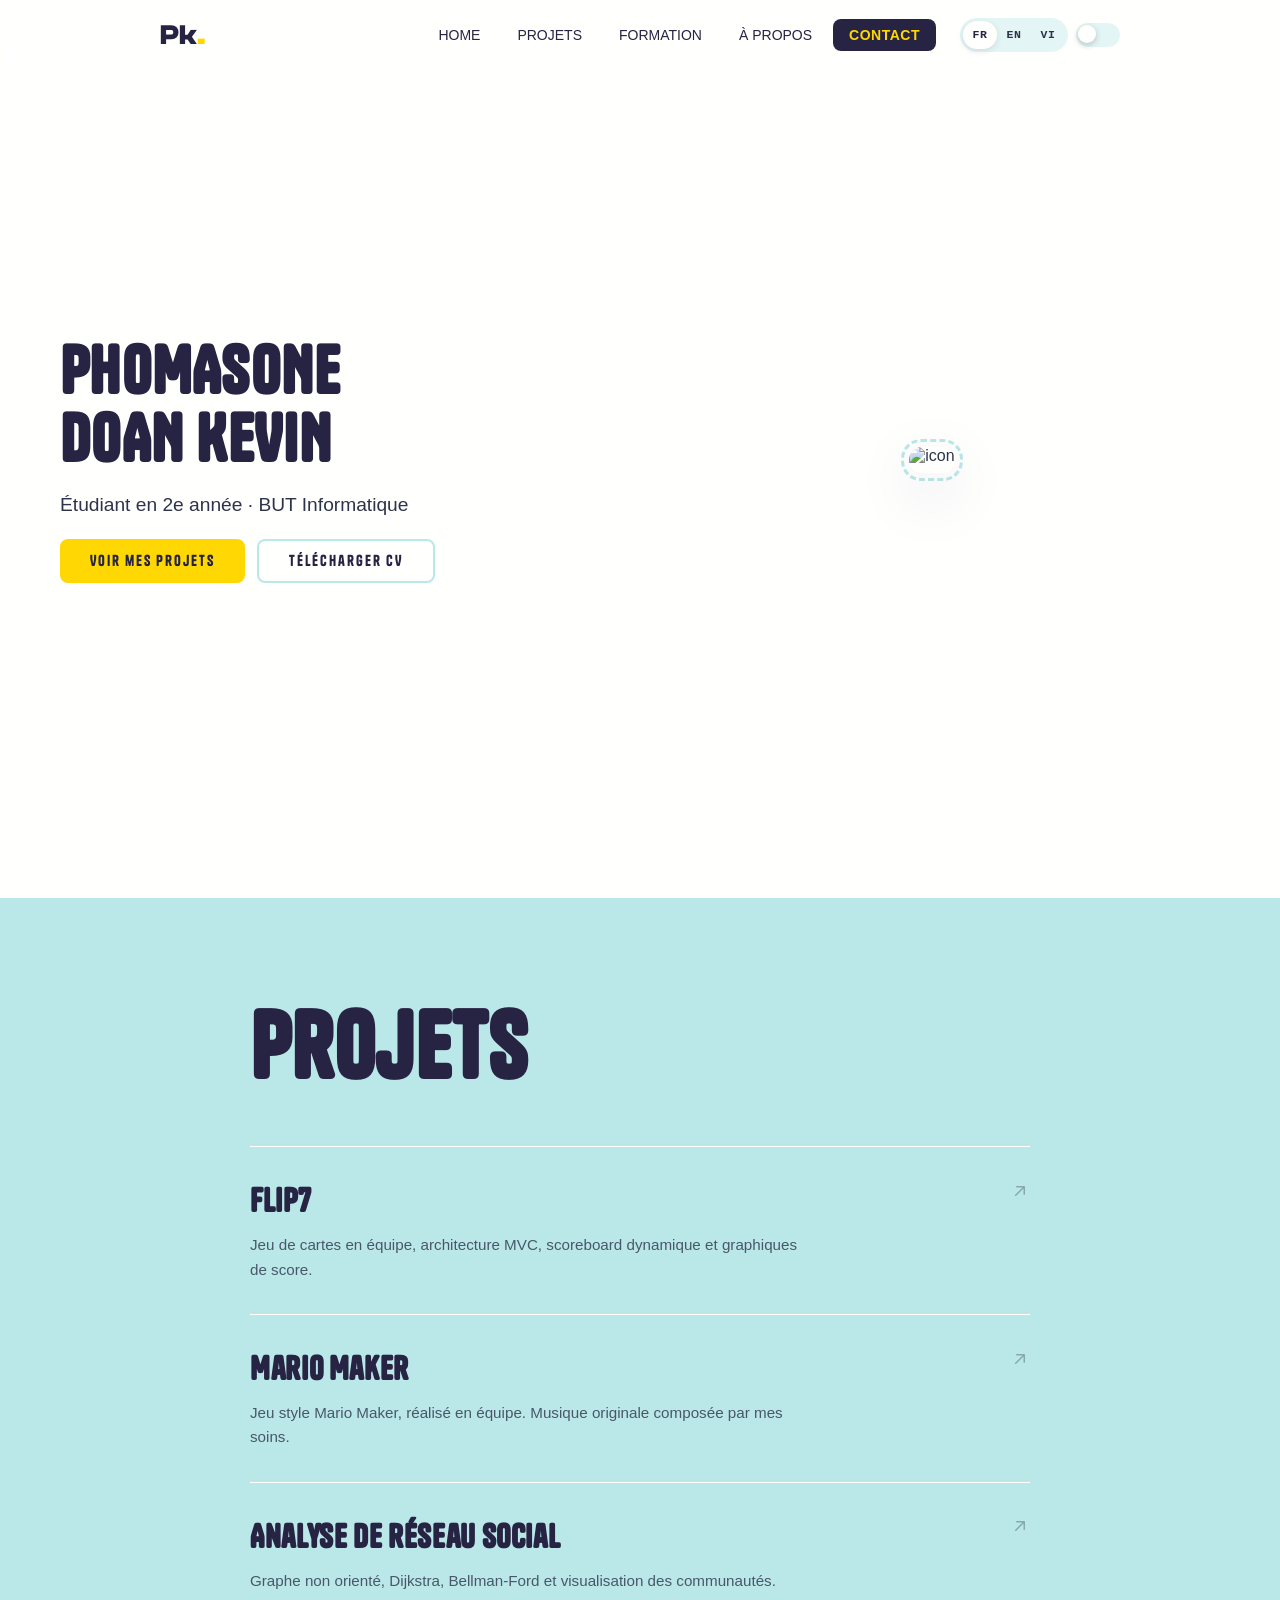
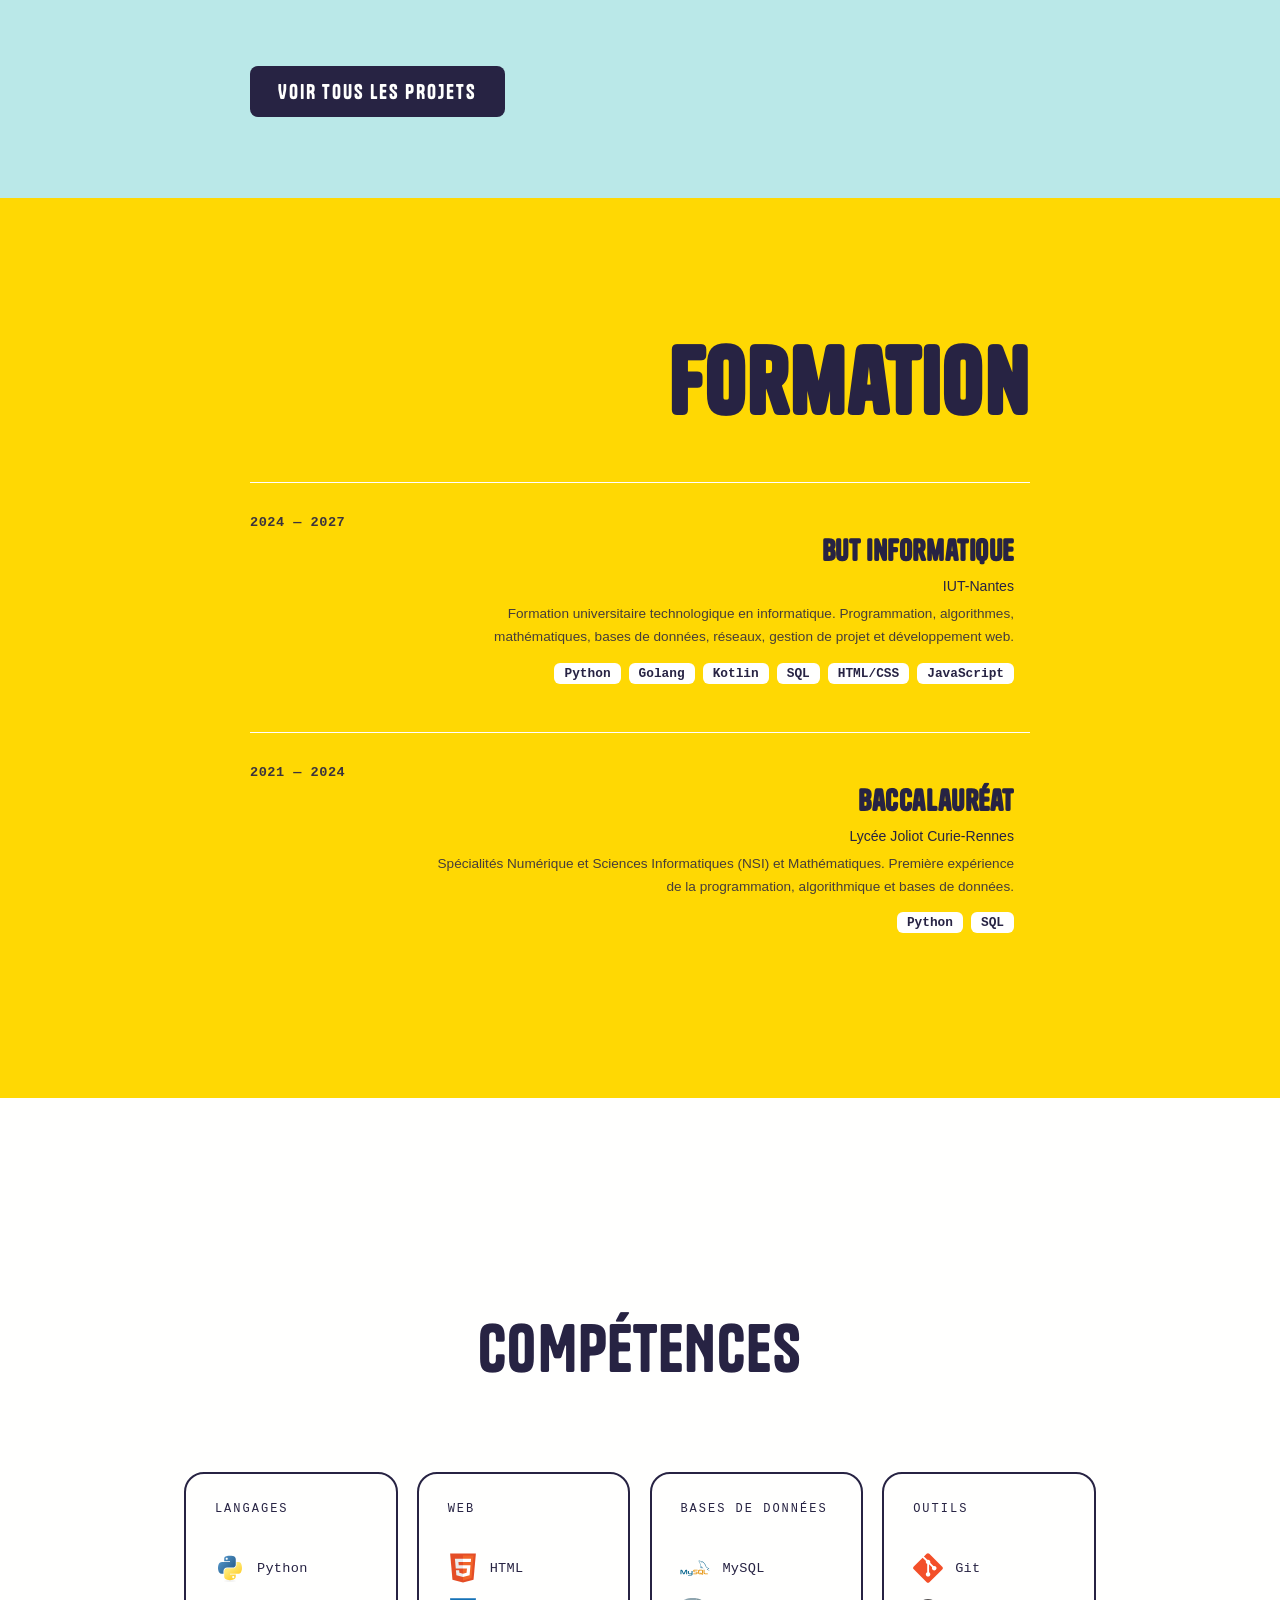
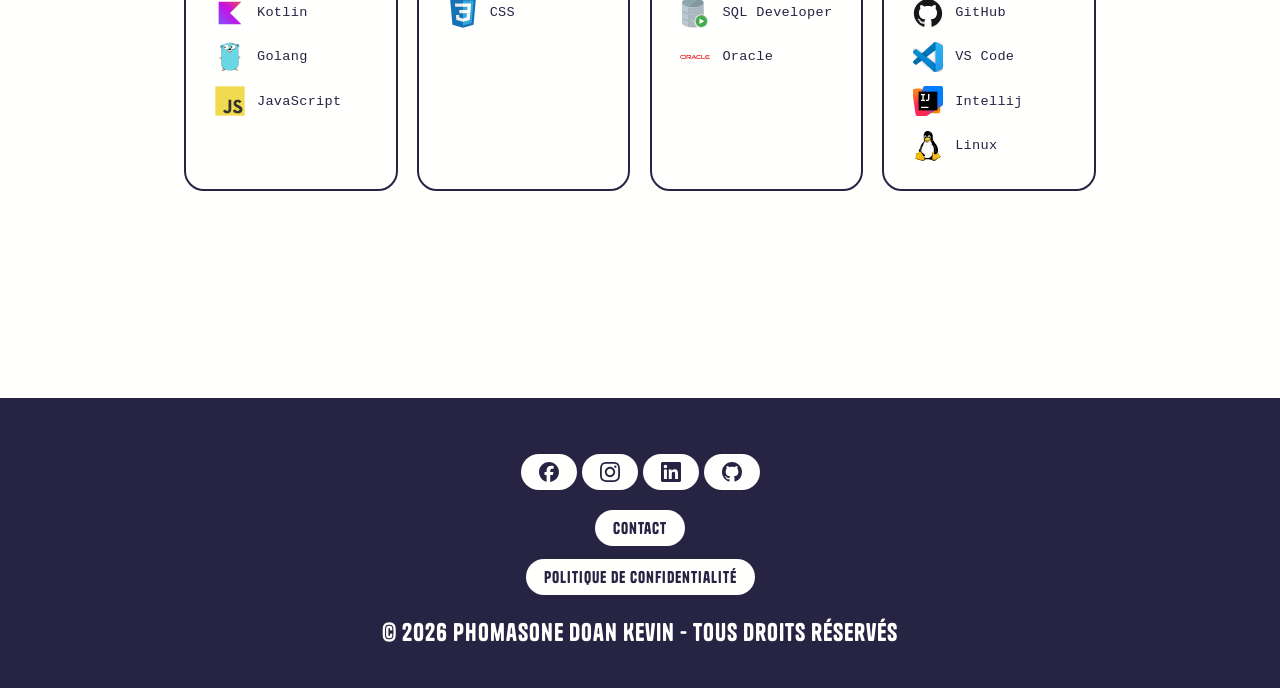
==== index.html @ ef608c1a "fixe" ====
<!DOCTYPE html>
<html lang="fr">
<head>
    <meta charset="UTF-8">
    <script src="js/toggle-init.js"></script>
    <link rel="preload" href="assets/font/ClashDisplay/fonts/ClashDisplay-Bold.woff2" as="font" type="font/woff2" crossorigin>
    <link rel="preload" href="assets/font/Tanker/fonts/Tanker-Regular.woff2" as="font" type="font/woff2" crossorigin>
    <meta name="viewport" content="width=device-width, initial-scale=1.0">
    <title>Kevin Phomasone</title>
    <script defer src="https://cloud.umami.is/script.js" data-website-id="d459ac0b-8b26-449f-b033-b736650e3a74"></script>
    <meta name="description" content="Portfolio de Kevin Phomasone, étudiant en BUT Informatique à l'IUT de Nantes. Découvrez mes compétences et projets en développement web et logiciel.">
    <link rel="stylesheet" href="assets/font/ClashDisplay/css/clash-display.css">
    <link rel="stylesheet" href="assets/font/Tanker/css/tanker.css">
    <link href="index.css" rel="stylesheet">
    <script src="js/dictionnary.js" defer></script>
    <script src="js/translation.js" defer></script>
    <script src="js/toggle-theme.js" defer></script>
    <script src="js/mobile-menu.js" defer></script>
</head>
<body>
    
    <div id="progress"></div>
    <header>
        <!-- Navbar -->
        <nav class="navbar">
            <div class="nav-left">
                <a href="/" class="logo">Pk<span>.</span></a>
            </div>
            <div class="right-wrap">

                <div class="nav-right">
                    <a href="/">Home</a>
                    <a data-i18n="project" href="#projets">Projets</a>
                    <a data-i18n="education" href="#formation">Formation</a>
                    <a data-i18n="about" href="aboutme.html">À propos</a>
                    <a data-i18n="contact" href="aboutme.html#contact" class="btn-contact">Contact</a>

                </div>
                <div class="utility-wrap">
                    <div class="langWrap">
                        <input type="radio" name="lang" value="fr" id="lang-fr" checked>
                        <label for="lang-fr">FR</label>

                        <input type="radio" name="lang" value="en" id="lang-en">
                        <label for="lang-en">EN</label>

                        <input type="radio" name="lang" value="vi" id="lang-vi">
                        <label for="lang-vi">VI</label>

                        <span></span>
                    </div>
                    <label class="theme-toggle" for="theme-toggle-input" aria-label="Changer le thème">
                        <input type="checkbox" id="theme-toggle-input">
                        <span class="theme-toggle-track">
                            <span class="theme-toggle-thumb"></span>
                        </span>
                    </label>
                </div>
            </div>

            <button class="hamburger" id="hamburgerBtn" aria-label="Ouvrir le menu de navigation">
                <span></span>
                <span></span>
                <span></span>
            </button>
        </nav>

        <!-- Menu Mobile-->
        <div class="mobile-menu" id="mobileMenu">
            <a href="/">Home</a>
            <a data-i18n="project" href="#projets">Projets</a>
            <a data-i18n="education" href="#formation">Formation</a>
            <a data-i18n="about" href="aboutme.html">À propos</a>
            <a data-i18n="contact" href="aboutme.html#contact" class="btn-contact-mob">Contact</a>
        </div>
            
    </header>
    <main>
        <div class="container" id="container"></div>
        <section class=" home" id="home">
   
            <div class="name-introduction">
                <h1 data-i18n-html="heroTitle" class="name">
                    PHOMASONE<br>
                    <span class="accent">DOAN KEVIN</span>
                </h1>
                <p data-i18n="subtitle" class="subtitle">Étudiant en 2e année · BUT Informatique</p>
                <div class="hero-cta">
                    <a data-i18n="view_project" href="#projets" class="cta-primary">Voir mes projets</a>
                    <a data-i18n="cv_download" data-i18n-file="cv" href="assets/cv-fr.pdf" class="cta-secondary">Télécharger CV</a>
                </div>
            </div>

            <div class="img">
                <div class="image-wrapper">
                    <img src="assets/icon.webp" alt="icon" fetchpriority="high" class="icon-light" width="595" height="335">
                    <img src="assets/icon-dark.webp" alt="icon" class="icon-dark" width="595" height="335">
                </div>
            </div>
            
        </section>

        <section class=" projets" id="projets">
            <div class="projets-teaser">
                <div class="teaser-header projet">
                    <div>
                        <h2 data-i18n="project" class="teaser-title-main">PROJETS</h2>
                    </div>
                </div>

                <div class="teaser-list">

                    <a href="Projets/flip7/flip7.html" class="teaser-item">
                        <div class="teaser-item-top">
                            <h3 class="teaser-item-title">Flip7</h3>
                        </div>
                        <p data-i18n="teaser-item-descFLIP7" class="teaser-item-desc">Jeu de cartes en équipe, architecture MVC, scoreboard dynamique et graphiques de score.</p>
                        <svg class="teaser-item-icon" xmlns="http://www.w3.org/2000/svg" viewBox="0 0 20 20" fill="currentColor">
                            <path fill-rule="evenodd" d="M5.22 14.78a.75.75 0 0 0 1.06 0l7.22-7.22v5.69a.75.75 0 0 0 1.5 0v-7.5a.75.75 0 0 0-.75-.75h-7.5a.75.75 0 0 0 0 1.5h5.69l-7.22 7.22a.75.75 0 0 0 0 1.06Z" clip-rule="evenodd" />
                        </svg>


                    </a>

                    <a href="Projets/mario/mario.html" class="teaser-item">
                        <div class="teaser-item-top">
                            <h3 class="teaser-item-title">Mario Maker</h3>
                        </div>
                        <p data-i18n="teaser-item-descMARIO" class="teaser-item-desc">Jeu style Mario Maker, réalisé en équipe. Musique originale composée par mes soins.</p>
                        <svg class="teaser-item-icon" xmlns="http://www.w3.org/2000/svg" viewBox="0 0 20 20" fill="currentColor">
                            <path fill-rule="evenodd" d="M5.22 14.78a.75.75 0 0 0 1.06 0l7.22-7.22v5.69a.75.75 0 0 0 1.5 0v-7.5a.75.75 0 0 0-.75-.75h-7.5a.75.75 0 0 0 0 1.5h5.69l-7.22 7.22a.75.75 0 0 0 0 1.06Z" clip-rule="evenodd" />
                        </svg>
                    </a>

                    <a href="Projets/analyse/analyse.html" class="teaser-item">
                        <div class="teaser-item-top">
                            <h3 data-i18n="teaser-item-titleRESEAU" class="teaser-item-title">Analyse de réseau social</h3>
                        </div>
                        <p data-i18n="teaser-item-descRESEAU" class="teaser-item-desc">Graphe non orienté, Dijkstra, Bellman-Ford et visualisation des communautés.</p>
                        <svg class="teaser-item-icon" xmlns="http://www.w3.org/2000/svg" viewBox="0 0 20 20" fill="currentColor">
                            <path fill-rule="evenodd" d="M5.22 14.78a.75.75 0 0 0 1.06 0l7.22-7.22v5.69a.75.75 0 0 0 1.5 0v-7.5a.75.75 0 0 0-.75-.75h-7.5a.75.75 0 0 0 0 1.5h5.69l-7.22 7.22a.75.75 0 0 0 0 1.06Z" clip-rule="evenodd" />
                        </svg>
                    </a>

                </div>

                <a data-i18n="teaser-view-all-btn" href="Projets\projet.html" class="teaser-view-all-btn">Voir tous les projets</a>
            </div>
        </section>
        
        <section class=" formation " id="formation">
            <div class="projets-teaser">
                <div class="teaser-header-formation">
                    <div>
                        <h2 data-i18n="education" class="teaser-title-main">FORMATION</h2>
                    </div>
                </div>

                <div class="teaser-list">

                    <div class="formation-item">
                        <span class="formation-item-date">2024 — 2027</span>
                        <div class="formation-item-content">
                            <h3 data-i18n="formation-item-titleBUT" class="formation-item-title">BUT Informatique</h3>
                            <p class="formation-item-place">IUT-Nantes</p>
                            <p data-i18n="formation-item-descBUT" class="formation-item-desc">Formation universitaire technologique en informatique. Programmation, algorithmes, mathématiques, bases de données, réseaux, gestion de projet et développement web.</p>
                            <div class="formation-item-tags">
                                <span class="tag">Python</span>
                                <span class="tag">Golang</span>
                                <span class="tag">Kotlin</span>
                                <span class="tag">SQL</span>
                                <span class="tag">HTML/CSS</span>
                                <span class="tag">JavaScript</span>
                            </div>
                        </div>
                    </div>

                    <div class="formation-item">
                        <span class="formation-item-date">2021 — 2024</span>
                        <div class="formation-item-content">
                            <h3 data-i18n="formation-item-titleBAC" class="formation-item-title">Baccalauréat</h3>
                            <p data-i18n="formation-item-place" class="formation-item-place">Lycée Joliot Curie-Rennes</p>
                            <p data-i18n="formation-item-descBAC" class="formation-item-desc">Spécialités Numérique et Sciences Informatiques (NSI) et Mathématiques. Première expérience de la programmation, algorithmique et bases de données.</p>
                            <div class="formation-item-tags">
                                <span class="tag">Python</span>
                                <span class="tag">SQL</span>
                            </div>
                        </div>
                    </div>

                </div>
            </div>
        </section>
        
        <section class="xp-section">
            <p data-i18n="xp-section-title" class="xp-section-title">Compétences</p>
            <div class="xp-skills-grid">

                <div class="xp-skill-card">
                    <p data-i18n="xp-skill-card-titleL" class="xp-skill-card-title">Langages</p>
                    <div class="xp-skill-list">
                        <div class="xp-skill-item">
                            <svg class="iconSvg" xmlns="http://www.w3.org/2000/svg" viewBox="0 0 128 128"><linearGradient id="python-original-a" gradientUnits="userSpaceOnUse" x1="70.252" y1="1237.476" x2="170.659" y2="1151.089" gradientTransform="matrix(.563 0 0 -.568 -29.215 707.817)"><stop offset="0" stop-color="#5A9FD4"/><stop offset="1" stop-color="#306998"/></linearGradient><linearGradient id="python-original-b" gradientUnits="userSpaceOnUse" x1="209.474" y1="1098.811" x2="173.62" y2="1149.537" gradientTransform="matrix(.563 0 0 -.568 -29.215 707.817)"><stop offset="0" stop-color="#FFD43B"/><stop offset="1" stop-color="#FFE873"/></linearGradient><path fill="url(#python-original-a)" d="M63.391 1.988c-4.222.02-8.252.379-11.8 1.007-10.45 1.846-12.346 5.71-12.346 12.837v9.411h24.693v3.137H29.977c-7.176 0-13.46 4.313-15.426 12.521-2.268 9.405-2.368 15.275 0 25.096 1.755 7.311 5.947 12.519 13.124 12.519h8.491V67.234c0-8.151 7.051-15.34 15.426-15.34h24.665c6.866 0 12.346-5.654 12.346-12.548V15.833c0-6.693-5.646-11.72-12.346-12.837-4.244-.706-8.645-1.027-12.866-1.008zM50.037 9.557c2.55 0 4.634 2.117 4.634 4.721 0 2.593-2.083 4.69-4.634 4.69-2.56 0-4.633-2.097-4.633-4.69-.001-2.604 2.073-4.721 4.633-4.721z" transform="translate(0 10.26)"/><path fill="url(#python-original-b)" d="M91.682 28.38v10.966c0 8.5-7.208 15.655-15.426 15.655H51.591c-6.756 0-12.346 5.783-12.346 12.549v23.515c0 6.691 5.818 10.628 12.346 12.547 7.816 2.297 15.312 2.713 24.665 0 6.216-1.801 12.346-5.423 12.346-12.547v-9.412H63.938v-3.138h37.012c7.176 0 9.852-5.005 12.348-12.519 2.578-7.735 2.467-15.174 0-25.096-1.774-7.145-5.161-12.521-12.348-12.521h-9.268zM77.809 87.927c2.561 0 4.634 2.097 4.634 4.692 0 2.602-2.074 4.719-4.634 4.719-2.55 0-4.633-2.117-4.633-4.719 0-2.595 2.083-4.692 4.633-4.692z" transform="translate(0 10.26)"/><radialGradient id="python-original-c" cx="1825.678" cy="444.45" r="26.743" gradientTransform="matrix(0 -.24 -1.055 0 532.979 557.576)" gradientUnits="userSpaceOnUse"><stop offset="0" stop-color="#B8B8B8" stop-opacity=".498"/><stop offset="1" stop-color="#7F7F7F" stop-opacity="0"/></radialGradient><path opacity=".444" fill="url(#python-original-c)" d="M97.309 119.597c0 3.543-14.816 6.416-33.091 6.416-18.276 0-33.092-2.873-33.092-6.416 0-3.544 14.815-6.417 33.092-6.417 18.275 0 33.091 2.872 33.091 6.417z"/></svg>
                            <span>Python</span>
                        </div>
                        <div class="xp-skill-item">
                            <svg class="iconSvg" xmlns="http://www.w3.org/2000/svg" viewBox="0 0 128 128">
                                <defs>
                                    <linearGradient id="a" x1="500.003" x2="-.097" y1="579.106" y2="1079.206" gradientTransform="translate(15.534 -96.774) scale(.1939)" gradientUnits="userSpaceOnUse">
                                    <stop offset=".003" stop-color="#e44857"/>
                                    <stop offset=".469" stop-color="#c711e1"/>
                                    <stop offset="1" stop-color="#7f52ff"/>
                                    </linearGradient>
                                </defs>
                                <path fill="url(#a)" d="M112.484 112.484H15.516V15.516h96.968L64 64Zm0 0"/>
                            </svg>

                            <span>Kotlin</span>
                        </div>
                        <div class="xp-skill-item">
                            <svg class="iconSvg" xmlns="http://www.w3.org/2000/svg" xmlns:xlink="http://www.w3.org/1999/xlink" viewBox="0 0 128 128"><defs><path id="go-original-a" d="M18.8 1h90.5v126H18.8z"/></defs><clipPath id="go-original-b"><use xlink:href="#go-original-a" overflow="visible"/></clipPath><path fill-rule="evenodd" clip-rule="evenodd" fill="#F6D2A2" d="M21.1 68.7c.2 3.5 3.7 1.9 5.3.8 1.5-1.1 2-.2 2.1-2.3.1-1.4.2-2.7.2-4.1-2.3-.2-4.8.3-6.7 1.7-.9.7-2.8 3-.9 3.9" clip-path="url(#go-original-b)"/><path d="M23 71.2c-.7 0-2-.3-2.2-2.3-.6-.4-.8-.9-.8-1.2-.1-1.2 1.2-2.6 1.9-3.1 1.6-1.2 3.7-1.8 5.9-1.8h1.3v.3c.1 1.1 0 2.2-.1 3.2 0 .3 0 .6-.1.9-.1 1.5-.4 1.7-1.1 2-.3.1-.6.2-1.1.6-.5.3-2.2 1.4-3.7 1.4zm4.8-7.8c-2.1 0-4 .6-5.5 1.7-.7.5-1.7 1.7-1.6 2.5 0 .3.2.6.6.8l.2.1v.2c.1 1.6.9 1.8 1.5 1.8 1 0 2.4-.7 3.3-1.3.6-.4 1-.5 1.3-.6.5-.2.6-.2.7-1.4 0-.3 0-.6.1-.9.1-.9.1-1.9.1-2.8-.3-.1-.5-.1-.7-.1z" clip-path="url(#go-original-b)"/><path fill-rule="evenodd" clip-rule="evenodd" fill="#C6B198" d="M21.1 68.7c.5-.2 1.1-.3 1.4-.8" clip-path="url(#go-original-b)"/><path d="M21.1 69c-.1 0-.3-.1-.3-.2-.1-.2 0-.4.2-.4.1 0 .2-.1.2-.1.4-.2.8-.3 1-.6.1-.1.3-.2.5-.1.1.1.2.3.1.5-.4.5-.9.7-1.3.8l-.2.1h-.2z" clip-path="url(#go-original-b)"/><path fill-rule="evenodd" clip-rule="evenodd" fill="#6AD7E5" d="M29.3 26.4c-13.6-3.8-3.5-21.1 7.4-14l-7.4 14z" clip-path="url(#go-original-b)"/><path d="M29.5 26.8l-.3-.1c-7-2-6.9-7-6.7-8.5.5-3.8 4.1-7.8 8.9-7.8 1.9 0 3.7.6 5.5 1.8l.3.2-7.7 14.4zm1.9-15.7c-4.5 0-7.8 3.7-8.3 7.2-.5 3.6 1.7 6.4 6 7.7l7.1-13.5c-1.5-.9-3.1-1.4-4.8-1.4z" clip-path="url(#go-original-b)"/><path fill-rule="evenodd" clip-rule="evenodd" fill="#6AD7E5" d="M89.6 11.1c10.7-7.5 20.5 9.5 8 13.8l-8-13.8z" clip-path="url(#go-original-b)"/><path d="M97.5 25.3L89.2 11l.3-.2c1.9-1.3 3.8-2 5.7-2 4.6 0 7.9 3.8 8.6 7.5.3 1.5.6 6.6-6 8.8l-.3.2zm-7.4-14l7.7 13.3c3.9-1.4 5.9-4.4 5.3-8-.6-3.4-3.7-6.9-7.9-6.9-1.7-.1-3.4.4-5.1 1.6z" clip-path="url(#go-original-b)"/><path fill-rule="evenodd" clip-rule="evenodd" fill="#F6D2A2" d="M92 112.3c2.7 1.7 7.7 6.8 3.6 9.3-3.9 3.6-6.1-4-9.6-5 1.5-2 3.4-3.9 6-4.3" clip-path="url(#go-original-b)"/><path d="M93.5 122.9c-1.6 0-3-1.6-4.2-3.1-1.1-1.2-2.2-2.5-3.4-2.9l-.5-.1.3-.4c1.2-1.7 3.2-3.9 6.2-4.4h.1l.1.1c1.7 1.1 5.4 4.2 5.3 7.1 0 1.1-.6 2-1.7 2.7-.7.7-1.4 1-2.2 1zm-7-6.5c1.2.5 2.2 1.8 3.2 2.9 1.2 1.5 2.4 2.8 3.7 2.8.6 0 1.2-.3 1.8-.9h.1c.9-.6 1.4-1.3 1.4-2.2 0-2.3-2.9-5.2-4.9-6.5-1.8.5-3.6 1.7-5.3 3.9zm9.1 5.5c-.1 0-.2-.1-.3-.2-.2-.4-.4-.9-.5-1.3-.3-.8-.6-1.6-1.2-2.2-.1-.1-.1-.3 0-.5.1-.1.3-.1.5 0 .7.7 1.1 1.6 1.4 2.5l.5 1.2c.1.2 0 .4-.1.5h-.3z" clip-path="url(#go-original-b)"/><path fill-rule="evenodd" clip-rule="evenodd" fill="#F6D2A2" d="M43.2 118.1c-3.2.5-5 3.4-7.7 4.9-2.5 1.5-3.5-.5-3.7-.9-.4-.2-.4.2-1-.4-2.3-3.7 2.4-6.4 4.9-8.2 3.5-.8 5.7 2.2 7.5 4.6" clip-path="url(#go-original-b)"/><path d="M33.8 123.8c-1.3 0-2-1.1-2.2-1.5h-.1c-.3 0-.5-.1-.9-.5v-.1c-2.2-3.5 1.6-6.2 4.1-8l.9-.6h.2c.4-.1.7-.1 1.1-.1 3 0 4.9 2.6 6.5 4.7l.5.7-.6.1c-1.9.3-3.3 1.5-4.7 2.7-.9.8-1.8 1.5-2.8 2.1-.8.3-1.4.5-2 .5zm-2.2-2.1c.1 0 .2 0 .4.1h.1l.1.1c.2.3.7 1.2 1.7 1.2.5 0 1-.2 1.5-.5 1-.5 1.9-1.3 2.7-2 1.3-1.1 2.7-2.3 4.5-2.8-1.5-2-3.3-4.2-5.8-4.2-.3 0-.6 0-.9.1l-.8.6c-2.6 1.8-5.8 4.1-3.9 7.1.1.2.2.3.4.3zm.2.7c-.2 0-.4-.2-.3-.4.1-1 .6-1.7 1.1-2.5.3-.4.5-.8.7-1.2.1-.2.3-.2.4-.2.2.1.2.3.2.4-.2.5-.5.9-.8 1.3-.5.7-.9 1.3-1 2.1 0 .4-.1.5-.3.5z" clip-path="url(#go-original-b)"/><path fill-rule="evenodd" clip-rule="evenodd" d="M29.9 21.7c-1.8-.9-3.1-2.2-2-4.3 1-1.9 2.9-1.7 4.7-.8l-2.7 5.1zm64.9-1.8c1.8-.9 3.1-2.2 2-4.3-1-1.9-2.9-1.7-4.7-.8l2.7 5.1z" clip-path="url(#go-original-b)"/><path fill-rule="evenodd" clip-rule="evenodd" fill="#F6D2A2" d="M107.1 68.2c-.2 3.5-3.7 1.9-5.3.8-1.5-1.1-2-.2-2.1-2.3-.1-1.4-.2-2.7-.2-4.1 2.3-.2 4.8.3 6.7 1.7 1 .8 2.8 3 .9 3.9" clip-path="url(#go-original-b)"/><path d="M105.3 70.7c-1.5 0-3.2-1.1-3.7-1.4-.5-.3-.8-.5-1.1-.6-.8-.3-1-.5-1.1-2 0-.3 0-.6-.1-.9-.1-1-.2-2.1-.1-3.2v-.3h1.3c2.2 0 4.3.6 5.9 1.8.7.5 2 1.9 1.9 3.1 0 .4-.2.9-.8 1.2-.2 2-1.5 2.3-2.2 2.3zM99.8 63c0 .9 0 1.9.1 2.8 0 .3 0 .6.1.9.1 1.2.2 1.2.7 1.4.3.1.7.3 1.3.6.9.6 2.3 1.3 3.3 1.3.6 0 1.4-.2 1.5-1.8V68l.2-.1c.4-.2.6-.4.6-.8.1-.8-.9-2-1.6-2.5-1.5-1.1-3.5-1.7-5.5-1.7-.2.1-.4.1-.7.1z" clip-path="url(#go-original-b)"/><path fill-rule="evenodd" clip-rule="evenodd" fill="#C6B198" d="M107.1 68.2c-.5-.2-1.1-.3-1.4-.8" clip-path="url(#go-original-b)"/><path d="M107.1 68.6h-.1l-.2-.1c-.5-.2-1-.3-1.3-.8-.1-.1-.1-.4.1-.5.1-.1.4-.1.5.1.2.3.6.4 1 .6.1 0 .2.1.2.1.2.1.3.3.2.4-.1.1-.3.2-.4.2z" clip-path="url(#go-original-b)"/><path fill-rule="evenodd" clip-rule="evenodd" fill="#6AD7E5" d="M62.8 4c13.6 0 26.3 1.9 33 15 6 14.6 3.8 30.4 4.8 45.9.8 13.3 2.5 28.6-3.6 40.9-6.5 12.9-22.7 16.2-36 15.7-10.5-.4-23.1-3.8-29.1-13.4-6.9-11.2-3.7-27.9-3.2-40.4.6-14.8-4-29.7.9-44.1C34.5 8.5 48.1 5.1 62.8 4" clip-path="url(#go-original-b)"/><path d="M63.3 121.9h-2.5c-4.1-.1-10.3-.8-16.4-3.3-5.9-2.4-10.2-5.8-13-10.3-5.6-9.1-4.6-21.6-3.7-32.7.2-2.8.4-5.4.5-7.9.2-5.2-.2-10.6-.7-15.7-.8-9.4-1.6-19.1 1.5-28.5 2.4-7 6.7-12 13.2-15.2 5.1-2.5 11.4-3.9 20.4-4.6C76 3.6 89.3 5.5 96 18.8c4.4 10.7 4.4 22.2 4.5 33.3 0 4.2 0 8.5.3 12.7.1 1.3.2 2.6.2 3.9.8 12.2 1.7 26-3.9 37.2-2.8 5.7-7.7 9.9-14.4 12.6-5.4 2.2-12.2 3.4-19.4 3.4zM62.8 4.3c-14.1 1.1-27.9 4.2-33 19.4-3.1 9.3-2.3 18.9-1.5 28.2.4 5.2.9 10.5.7 15.8-.1 2.5-.3 5.1-.5 7.9-.9 11-1.9 23.4 3.6 32.3 2.3 3.7 9.7 12.5 28.8 13.2h2.5c22.1 0 30.3-9.8 33.3-15.6 5.5-11 4.6-24.8 3.9-36.9-.1-1.3-.2-2.6-.2-3.9-.2-4.2-.3-8.5-.3-12.7-.1-11-.1-22.5-4.4-33.1C92.7 13 88.2 9 82 6.7c-6.4-2.1-13.6-2.4-19.2-2.4z" clip-path="url(#go-original-b)"/><path fill-rule="evenodd" clip-rule="evenodd" fill="#fff" d="M65.2 22.2c2.4 14.2 25.6 10.4 22.3-3.9-3-12.8-23.1-9.2-22.3 3.9" clip-path="url(#go-original-b)"/><path d="M76.2 31.5c-4.5 0-10.2-2.4-11.4-9.2-.2-3.2.8-6.1 2.9-8.3 2.3-2.5 5.8-3.9 9.4-3.9 4.2 0 9.2 2.2 10.6 8.3.8 3.4.2 6.4-1.7 8.8-2.1 2.6-5.8 4.3-9.8 4.3zm-10.7-9.3c.5 2.8 1.8 5 3.9 6.6 1.8 1.4 4.3 2.1 6.8 2.1 3.7 0 7.3-1.6 9.3-4.1 1.8-2.2 2.3-5.1 1.6-8.3-1.3-5.7-6-7.7-10-7.7-3.4 0-6.7 1.4-8.9 3.7-1.9 2-2.9 4.7-2.7 7.7z" clip-path="url(#go-original-b)"/><path fill-rule="evenodd" clip-rule="evenodd" fill="#fff" d="M37.5 24.5c3.2 12.3 22.9 9.2 22.2-3.2-.9-14.8-25.3-12-22.2 3.2" clip-path="url(#go-original-b)"/><path d="M48 32.7c-4.3 0-9.3-2.1-10.9-8.1-.7-3.5 0-6.7 2-9.1 2.2-2.7 5.8-4.3 9.7-4.3 5.2 0 10.7 3.1 11.1 10.1.2 2.9-.7 5.5-2.7 7.6-2.1 2.3-5.6 3.8-9.2 3.8zm.8-20.8c-3.7 0-7.1 1.5-9.2 4-1.9 2.3-2.5 5.2-1.8 8.5C39.2 30 44 32 48 32c3.4 0 6.7-1.3 8.8-3.6 1.8-1.9 2.7-4.4 2.5-7.1-.2-4.3-3.1-9.4-10.5-9.4z" clip-path="url(#go-original-b)"/><path fill-rule="evenodd" clip-rule="evenodd" fill="#fff" d="M68 39.2c0 1.8.4 3.9.1 5.9-.5.9-1.4 1-2.2 1.3-1.1-.2-2-.9-2.5-1.9-.3-2.2.1-4.4.2-6.6l4.4 1.3z" clip-path="url(#go-original-b)"/><path d="M65.9 46.8c-1.3-.2-2.3-1-2.8-2.1-.2-1.6-.1-3.1 0-4.6.1-.7.1-1.4.1-2.1v-.4l5.1 1.6v.2c0 .6.1 1.2.1 1.9.1 1.3.2 2.7 0 4v.1c-.4.8-1.1 1-1.8 1.3-.2-.1-.4 0-.7.1zm-2.2-2.4c.4.9 1.2 1.5 2.1 1.7.2-.1.4-.1.5-.2.6-.2 1.1-.4 1.4-.9.2-1.2.1-2.5 0-3.8 0-.6-.1-1.2-.1-1.7l-3.8-1.2c0 .6-.1 1.2-.1 1.7-.1 1.6-.2 3 0 4.4z" clip-path="url(#go-original-b)"/><path fill-rule="evenodd" clip-rule="evenodd" d="M46.3 22.5c0 2-1.5 3.6-3.3 3.6-1.8 0-3.3-1.6-3.3-3.6s1.5-3.6 3.3-3.6c1.8 0 3.3 1.6 3.3 3.6" clip-path="url(#go-original-b)"/><path fill-rule="evenodd" clip-rule="evenodd" fill="#fff" d="M45.2 23.3c0 .5-.4.9-.8.9s-.8-.4-.8-.9.4-.9.8-.9c.5 0 .8.4.8.9" clip-path="url(#go-original-b)"/><path fill-rule="evenodd" clip-rule="evenodd" d="M74.2 21.6c0 2-1.5 3.6-3.3 3.6-1.8 0-3.3-1.6-3.3-3.6s1.5-3.6 3.3-3.6c1.8 0 3.3 1.6 3.3 3.6" clip-path="url(#go-original-b)"/><path fill-rule="evenodd" clip-rule="evenodd" fill="#fff" d="M73.2 22.4c0 .5-.3.9-.8.9-.4 0-.8-.4-.8-.9s.3-.9.8-.9c.4 0 .8.4.8.9M58.4 39c-1.5 3.5.8 10.6 4.8 5.4-.3-2.2.1-4.4.2-6.6l-5 1.2z" clip-path="url(#go-original-b)"/><path d="M60.5 46.6c-.7 0-1.4-.4-1.9-1.2-1.1-1.6-1.3-4.6-.5-6.5l.1-.2 5.5-1.4v.4l-.1 2.2c-.1 1.5-.2 2.9 0 4.4v.1l-.1.1c-1 1.4-2 2.1-3 2.1zm-1.8-7.3c-.6 1.7-.4 4.4.5 5.7.4.6.8.9 1.3.9.7 0 1.5-.6 2.3-1.6-.2-1.5-.1-3 .1-4.4l.1-1.7-4.3 1.1z" clip-path="url(#go-original-b)"/><path fill-rule="evenodd" clip-rule="evenodd" fill="#F6D2A2" d="M58.9 32.2c-2.7.2-4.9 3.5-3.5 6 1.9 3.4 6-.3 8.6 0 3 .1 5.4 3.2 7.8.6 2.7-2.9-1.2-5.7-4.1-7l-8.8.4z" clip-path="url(#go-original-b)"/><path fill="#231F20" d="M69.7 40.2c-.9 0-1.8-.4-2.7-.8-.9-.4-1.9-.8-3-.8h-.3c-.8 0-1.7.3-2.7.7-1.1.4-2.2.7-3.2.7-1.2 0-2.1-.5-2.7-1.6-.7-1.2-.6-2.6.1-3.9.8-1.5 2.2-2.4 3.7-2.6l8.9-.4h.1c2.2.9 4.7 2.6 5.2 4.6.2 1-.1 2-.9 2.9-.8.9-1.6 1.2-2.5 1.2zM64.1 38c1.1 0 2.2.5 3.2.9.9.4 1.7.7 2.5.7.7 0 1.3-.3 1.9-.9.7-.7.9-1.5.8-2.3-.4-1.7-2.8-3.3-4.7-4.1l-8.7.4c-1.3.1-2.5 1-3.2 2.2-.6 1.1-.6 2.3-.1 3.3.5.9 1.1 1.3 2.1 1.3.9 0 1.9-.4 2.9-.7 1.1-.4 2-.7 3-.7 0-.2.1-.2.3-.1z" clip-path="url(#go-original-b)"/><path fill-rule="evenodd" clip-rule="evenodd" d="M58.6 32.1c-.2-4.7 8.8-5.3 9.8-1.4 1.1 4-9.4 4.9-9.8 1.4" clip-path="url(#go-original-b)"/></svg>

                            <span>Golang</span>
                        </div>
                        <div class="xp-skill-item">
                            <svg class="iconSvg" xmlns="http://www.w3.org/2000/svg" viewBox="0 0 128 128"><path fill="#F0DB4F" d="M1.408 1.408h125.184v125.185H1.408z"/><path fill="#323330" d="M116.347 96.736c-.917-5.711-4.641-10.508-15.672-14.981-3.832-1.761-8.104-3.022-9.377-5.926-.452-1.69-.512-2.642-.226-3.665.821-3.32 4.784-4.355 7.925-3.403 2.023.678 3.938 2.237 5.093 4.724 5.402-3.498 5.391-3.475 9.163-5.879-1.381-2.141-2.118-3.129-3.022-4.045-3.249-3.629-7.676-5.498-14.756-5.355l-3.688.477c-3.534.893-6.902 2.748-8.877 5.235-5.926 6.724-4.236 18.492 2.975 23.335 7.104 5.332 17.54 6.545 18.873 11.531 1.297 6.104-4.486 8.08-10.234 7.378-4.236-.881-6.592-3.034-9.139-6.949-4.688 2.713-4.688 2.713-9.508 5.485 1.143 2.499 2.344 3.63 4.26 5.795 9.068 9.198 31.76 8.746 35.83-5.176.165-.478 1.261-3.666.38-8.581zM69.462 58.943H57.753l-.048 30.272c0 6.438.333 12.34-.714 14.149-1.713 3.558-6.152 3.117-8.175 2.427-2.059-1.012-3.106-2.451-4.319-4.485-.333-.584-.583-1.036-.667-1.071l-9.52 5.83c1.583 3.249 3.915 6.069 6.902 7.901 4.462 2.678 10.459 3.499 16.731 2.059 4.082-1.189 7.604-3.652 9.448-7.401 2.666-4.915 2.094-10.864 2.07-17.444.06-10.735.001-21.468.001-32.237z"/></svg>
                            <span>JavaScript</span>
                        </div>
                    </div>
                </div>

                <div class="xp-skill-card">
                    <p class="xp-skill-card-title">Web</p>
                    <div class="xp-skill-list">
                        <div class="xp-skill-item">
                            <svg class="iconSvg" xmlns="http://www.w3.org/2000/svg" viewBox="0 0 128 128"><path fill="#E44D26" d="M19.037 113.876L9.032 1.661h109.936l-10.016 112.198-45.019 12.48z"/><path fill="#F16529" d="M64 116.8l36.378-10.086 8.559-95.878H64z"/><path fill="#EBEBEB" d="M64 52.455H45.788L44.53 38.361H64V24.599H29.489l.33 3.692 3.382 37.927H64zm0 35.743l-.061.017-15.327-4.14-.979-10.975H33.816l1.928 21.609 28.193 7.826.063-.017z"/><path fill="#fff" d="M63.952 52.455v13.763h16.947l-1.597 17.849-15.35 4.143v14.319l28.215-7.82.207-2.325 3.234-36.233.335-3.696h-3.708zm0-27.856v13.762h33.244l.276-3.092.628-6.978.329-3.692z"/></svg>
                            <span>HTML</span>
                        </div>
                        <div class="xp-skill-item">
                            <svg class="iconSvg" xmlns="http://www.w3.org/2000/svg" viewBox="0 0 128 128"><path fill="#1572B6" d="M18.814 114.123L8.76 1.352h110.48l-10.064 112.754-45.243 12.543-45.119-12.526z"/><path fill="#33A9DC" d="M64.001 117.062l36.559-10.136 8.601-96.354h-45.16v106.49z"/><path fill="#fff" d="M64.001 51.429h18.302l1.264-14.163H64.001V23.435h34.682l-.332 3.711-3.4 38.114h-30.95V51.429z"/><path fill="#EBEBEB" d="M64.083 87.349l-.061.018-15.403-4.159-.985-11.031H33.752l1.937 21.717 28.331 7.863.063-.018v-14.39z"/><path fill="#fff" d="M81.127 64.675l-1.666 18.522-15.426 4.164v14.39l28.354-7.858.208-2.337 2.406-26.881H81.127z"/><path fill="#EBEBEB" d="M64.048 23.435v13.831H30.64l-.277-3.108-.63-7.012-.331-3.711h34.646zm-.047 27.996v13.831H48.792l-.277-3.108-.631-7.012-.33-3.711h16.447z"/></svg>
                            <span>CSS</span>
                        </div>
                    </div>
                </div>

                <div class="xp-skill-card">
                    <p data-i18n="xp-skill-card-titleB" class="xp-skill-card-title">Bases de données</p>
                    <div class="xp-skill-list">
                        <div class="xp-skill-item">
                            <svg class="iconSvg" xmlns="http://www.w3.org/2000/svg" viewBox="0 0 128 128"><path fill="#00618A" d="M2.001 90.458h4.108v-16.223l6.36 14.143c.75 1.712 1.777 2.317 3.792 2.317s3.003-.605 3.753-2.317l6.36-14.143v16.223h4.108v-16.196c0-1.58-.632-2.345-1.936-2.739-3.121-.974-5.215-.131-6.163 1.976l-6.241 13.958-6.043-13.959c-.909-2.106-3.042-2.949-6.163-1.976-1.304.395-1.936 1.159-1.936 2.739v16.197zM33.899 77.252h4.107v8.938c-.038.485.156 1.625 2.406 1.661 1.148.018 8.862 0 8.934 0v-10.643h4.117c.019 0-.004 14.514-.004 14.574.022 3.58-4.441 4.357-6.499 4.417h-12.972v-2.764c.022 0 12.963.003 12.995-.001 2.645-.279 2.332-1.593 2.331-2.035v-1.078h-8.731c-4.062-.037-6.65-1.81-6.683-3.85-.002-.187.089-9.129-.001-9.219z"/><path fill="#E48E00" d="M56.63 90.458h11.812c1.383 0 2.727-.289 3.793-.789 1.777-.816 2.646-1.922 2.646-3.372v-3.002c0-1.185-.987-2.292-2.923-3.028-1.027-.396-2.292-.605-3.517-.605h-4.978c-1.659 0-2.449-.5-2.646-1.606-.039-.132-.039-.237-.039-.369v-1.87c0-.105 0-.211.039-.342.197-.843.632-1.08 2.094-1.212l.395-.026h11.733v-2.738h-11.535c-1.659 0-2.528.105-3.318.342-2.449.764-3.517 1.975-3.517 4.082v2.396c0 1.844 2.095 3.424 5.61 3.793.396.025.79.053 1.185.053h4.267c.158 0 .316 0 .435.025 1.304.105 1.856.343 2.252.816.237.237.315.475.315.737v2.397c0 .289-.197.658-.592.974-.355.316-.948.527-1.738.58l-.435.026h-11.338v2.738zM100.511 85.692c0 2.817 2.094 4.397 6.32 4.714.395.026.79.052 1.185.052h10.706v-2.738h-10.784c-2.41 0-3.318-.606-3.318-2.055v-14.168h-4.108v14.195zM77.503 85.834v-9.765c0-2.48 1.742-3.985 5.186-4.46.356-.053.753-.079 1.108-.079h7.799c.396 0 .752.026 1.147.079 3.444.475 5.187 1.979 5.187 4.46v9.765c0 2.014-.74 3.09-2.445 3.792l4.048 3.653h-4.771l-3.274-2.956-3.296.209h-4.395c-.752 0-1.543-.105-2.414-.343-2.613-.712-3.88-2.085-3.88-4.355zm4.434-.237c0 .132.039.265.079.423.237 1.135 1.307 1.768 2.929 1.768h3.732l-3.428-3.095h4.771l2.989 2.7c.552-.295.914-.743 1.041-1.32.039-.132.039-.264.039-.396v-9.368c0-.105 0-.238-.039-.37-.238-1.056-1.307-1.662-2.89-1.662h-6.216c-1.82 0-3.008.792-3.008 2.032v9.288z"/><path fill="#00618A" d="M122.336 66.952c-2.525-.069-4.454.166-6.104.861-.469.198-1.216.203-1.292.79.257.271.297.674.502 1.006.394.637 1.059 1.491 1.652 1.938.647.489 1.315 1.013 2.011 1.437 1.235.754 2.615 1.184 3.806 1.938.701.446 1.397 1.006 2.082 1.509.339.247.565.634 1.006.789v-.071c-.231-.294-.291-.698-.503-1.006l-.934-.934c-.913-1.212-2.071-2.275-3.304-3.159-.982-.705-3.18-1.658-3.59-2.801l-.072-.071c.696-.079 1.512-.331 2.154-.503 1.08-.29 2.045-.215 3.16-.503l1.508-.432v-.286c-.563-.578-.966-1.344-1.58-1.867-1.607-1.369-3.363-2.737-5.17-3.879-1.002-.632-2.241-1.043-3.304-1.579-.356-.181-.984-.274-1.221-.575-.559-.711-.862-1.612-1.293-2.441-.9-1.735-1.786-3.631-2.585-5.458-.544-1.245-.9-2.473-1.579-3.59-3.261-5.361-6.771-8.597-12.208-11.777-1.157-.677-2.55-.943-4.021-1.292l-2.37-.144c-.481-.201-.983-.791-1.436-1.077-1.802-1.138-6.422-3.613-7.756-.358-.842 2.054 1.26 4.058 2.011 5.099.527.73 1.203 1.548 1.58 2.369.248.54.29 1.081.503 1.652.521 1.406.976 2.937 1.651 4.236.341.658.718 1.351 1.149 1.939.264.36.718.52.789 1.077-.443.62-.469 1.584-.718 2.369-1.122 3.539-.699 7.938.934 10.557.501.805 1.681 2.529 3.303 1.867 1.419-.578 1.103-2.369 1.509-3.95.092-.357.035-.621.215-.861v.072l1.293 2.585c.957 1.541 2.654 3.15 4.093 4.237.746.563 1.334 1.538 2.298 1.867v-.073h-.071c-.188-.291-.479-.411-.719-.646-.562-.551-1.187-1.235-1.651-1.867-1.309-1.776-2.465-3.721-3.519-5.745-.503-.966-.94-2.032-1.364-3.016-.164-.379-.162-.953-.502-1.148-.466.72-1.149 1.303-1.509 2.154-.574 1.36-.648 3.019-.861 4.739l-.144.071c-1.001-.241-1.352-1.271-1.724-2.154-.94-2.233-1.115-5.83-.287-8.401.214-.666 1.181-2.761.789-3.376-.187-.613-.804-.967-1.148-1.437-.427-.579-.854-1.341-1.149-2.011-.77-1.741-1.129-3.696-1.938-5.457-.388-.842-1.042-1.693-1.58-2.441-.595-.83-1.262-1.44-1.724-2.442-.164-.356-.387-.927-.144-1.293.077-.247.188-.35.432-.431.416-.321 1.576.107 2.01.287 1.152.479 2.113.934 3.089 1.58.468.311.941.911 1.508 1.077h.646c1.011.232 2.144.071 3.088.358 1.67.508 3.166 1.297 4.524 2.155 4.139 2.614 7.522 6.334 9.838 10.772.372.715.534 1.396.861 2.154.662 1.528 1.496 3.101 2.154 4.596.657 1.491 1.298 2.996 2.227 4.237.488.652 2.374 1.002 3.231 1.364.601.254 1.585.519 2.154.861 1.087.656 2.141 1.437 3.16 2.155.509.362 2.076 1.149 2.154 1.798zM90.237 39.593c-.526-.01-.899.058-1.293.144v.071h.072c.251.517.694.849 1.005 1.293l.719 1.508.071-.071c.445-.313.648-.814.646-1.58-.179-.188-.205-.423-.359-.646-.204-.3-.602-.468-.861-.719z"/></svg>
                            <span>MySQL</span>
                        </div>
                        <div class="xp-skill-item">
                            <svg class="iconSvg" version="1.1" id="Calque_1" xmlns="http://www.w3.org/2000/svg" xmlns:xlink="http://www.w3.org/1999/xlink" x="0px" y="0px"
                                viewBox="0 0 295 334.8" style="enable-background:new 0 0 295 334.8;" xml:space="preserve">
                            <style type="text/css">
                                .st0{fill:#B9C8D0;}
                                .st1{fill:#8EA5AF;}
                                .st2{fill:#ABB8C0;}
                                .st3{fill:#81989F;}
                                .st4{fill:#E5E9EC;}
                                .st5{fill:#3C9443;}
                                .st6{fill:#45AC4E;}
                                .st7{fill:#FFFFFF;}
                            </style>
                            <g id="XMLID_5_">
                                <path id="XMLID_14_" class="st0" d="M30.7,241.4C12.5,232.2,1.5,220.2,1.5,207v68.8c0,20.7,27.3,38.7,67.2,47.4v-47.4v-21.4
                                    C54.1,251.2,41.2,246.8,30.7,241.4z"/>
                                <path id="XMLID_10_" class="st0" d="M39.1,168.8c-3.3-1.4-6.5-2.8-9.4-4.4c-17.5-9.2-28.1-21-28.1-33.9v67.7c0,1.5,0.2,2.9,0.4,4.4
                                    c2.6,13.6,16.8,25.7,38.4,34.4c8.4,3.4,17.9,6.3,28.3,8.6v-17.2v-50.6C57.8,175.5,47.8,172.4,39.1,168.8z"/>
                                <path id="XMLID_3_" class="st1" d="M123.3,0C56,0,1.5,23.7,1.5,53c0,13.1,11,25.1,29.1,34.4c3,1.5,6.2,3,9.6,4.4
                                    c8.4,3.4,18,6.3,28.4,8.6L92,79.3l10.8-9.8L121,53l53.2-48.2C158.7,1.7,141.5,0,123.3,0z"/>
                                <path id="XMLID_4_" class="st0" d="M40.3,91.8c-3.4-1.4-6.6-2.8-9.6-4.4C12.5,78.1,1.5,66.1,1.5,53v68.7c0,1.5,0.2,2.9,0.4,4.4
                                    c2.5,13.3,16.2,25.2,37.1,33.9c3.8,1.6,7.7,3,11.9,4.4c5.6,1.8,11.5,3.4,17.7,4.7v-9.5v-8.8v-50.5l0,0
                                    C58.3,98.1,48.7,95.2,40.3,91.8z"/>
                                <path id="XMLID_9_" class="st2" d="M144.1,275.9c-1.2-5.3-1.9-10.8-2-16.4c-6.1,0.4-12.4,0.6-18.9,0.6c-10,0-19.7-0.5-29-1.5
                                    c-9-1-17.5-2.3-25.6-4.1v21.4v47.4c1.3,0.3,2.6,0.6,4,0.8c15.4,3.1,32.6,4.8,50.6,4.8c19.7,0,38.3-2.1,54.8-5.7
                                    C161.2,312.7,148.8,295.8,144.1,275.9z"/>
                                <path id="XMLID_2_" class="st3" d="M177.7,5.6c-1.2-0.3-2.3-0.5-3.5-0.7L121,53l-18.2,16.5L92,79.3l-23.3,21.1
                                    c16.4,3.6,35,5.6,54.6,5.6c7.4,0,14.6-0.3,21.6-0.8c23.5-1.8,44.7-6.6,61.5-13.4c3.4-1.4,6.6-2.8,9.6-4.4
                                    C234.1,78.1,245,66.1,245,53C245,32.2,217.6,14.3,177.7,5.6z"/>
                                <path id="XMLID_7_" class="st2" d="M215.9,87.4c-3,1.5-6.2,3-9.6,4.4c-16.8,6.8-37.9,11.6-61.5,13.4c-7,0.5-14.2,0.8-21.6,0.8
                                    c-19.6,0-38.2-2-54.6-5.6l0,0v50.5v8.8v9.5c16,3.5,34.1,5.5,53.2,5.6c0.5,0,0.9,0,1.4,0c27.1,0,52.1-3.9,72.3-10.4
                                    c4.2-1.4,8.2-2.8,11.9-4.4c20.8-8.7,34.6-20.6,37.1-33.9c0.3-1.4,0.4-2.9,0.4-4.4V53C245,66.1,234.1,78.1,215.9,87.4z"/>
                                <g id="XMLID_1_">
                                    <path id="XMLID_8_" class="st3" d="M244.6,126.1c-2.5,13.3-16.2,25.2-37.1,33.9c-3.8,1.6-7.7,3-11.9,4.4
                                        c-20.2,6.5-45.2,10.4-72.3,10.4c-0.5,0-0.9,0-1.4,0c-19.1-0.1-37.2-2.1-53.2-5.6c-6.2-1.4-12.1-2.9-17.7-4.7
                                        c-4.2-1.4-8.2-2.8-11.9-4.4C18.2,151.3,4.5,139.4,2,126.1c-0.3-1.4-0.4-2.9-0.4-4.4v8.8c0,12.9,10.6,24.7,28.1,33.9
                                        c2.9,1.5,6.1,3,9.4,4.4c8.7,3.6,18.7,6.7,29.6,9.1c15.2,3.3,32.3,5.3,50.3,5.6c1.4,0,2.8,0,4.3,0c32.7,0,62.3-5.6,84.2-14.7
                                        c3.3-1.4,6.5-2.8,9.4-4.4c17.5-9.2,28.1-21,28.1-33.9v-8.8C245,123.2,244.9,124.7,244.6,126.1z"/>
                                    <path id="XMLID_19_" class="st3" d="M244.6,202.6c-2.4,12.7-15,24.1-34.3,32.7c-1.3,0.6-2.7,1.2-4.1,1.7c-3,1.2-6,2.3-9.3,3.4
                                        c-12.4,4.1-26.7,7.2-42.2,9c-4,0.5-8.1,0.8-12.3,1.1c-6.3,0.4-12.7,0.7-19.2,0.7c-9,0-17.8-0.4-26.2-1.2c-10-1-19.5-2.4-28.4-4.4
                                        c-10.4-2.3-19.9-5.2-28.3-8.6C18.8,228.3,4.5,216.2,2,202.6c-0.3-1.4-0.4-2.9-0.4-4.4v8.8c0,13.1,11,25.1,29.2,34.4
                                        c10.5,5.3,23.4,9.8,38,13c8.1,1.8,16.6,3.1,25.6,4.1c9.3,1,19,1.5,29,1.5c6.4,0,12.7-0.2,18.9-0.6c4.1-0.3,8.1-0.6,12-1.1
                                        c15.7-1.8,30.2-4.9,42.8-9.1c6.9-2.3,13.3-4.9,18.9-7.8c0.9-0.5,1.8-1,2.7-1.4c16.5-9,26.4-20.5,26.4-33v-7.3v-1.4
                                        c0,0.5-0.1,0.9-0.1,1.4C244.9,200.7,244.8,201.7,244.6,202.6z"/>
                                </g>
                                <path id="XMLID_16_" class="st2" d="M216.9,164.4c-2.9,1.5-6.1,3-9.4,4.4c-21.9,9.1-51.5,14.7-84.2,14.7c-1.4,0-2.8,0-4.3,0
                                    c-18.1-0.3-35.1-2.3-50.3-5.6v50.6v17.2c8.9,1.9,18.4,3.4,28.4,4.4c8.4,0.8,17.2,1.2,26.2,1.2c6.5,0,13-0.2,19.2-0.7
                                    c4.2-0.3,8.3-0.7,12.3-1.1c15.5-1.8,29.8-4.9,42.2-9c3.2-1.1,6.3-2.2,9.3-3.4c1.4-0.6,2.7-1.1,4.1-1.7c19.3-8.6,31.9-20,34.3-32.7
                                    c0.2-1,0.3-2,0.4-3c0-0.5,0.1-0.9,0.1-1.4v-11.6v-56.2C245,143.4,234.5,155.2,216.9,164.4z"/>
                                <g id="XMLID_54_">
                                    <circle id="XMLID_85_" class="st4" cx="218.5" cy="258.3" r="76.4"/>
                                    <g id="XMLID_78_">
                                        <path id="XMLID_82_" class="st5" d="M218.5,197.7c34.9,0,63.3,27.8,64.3,62.5c0-0.6,0-1.3,0-1.9c0-35.6-28.8-64.4-64.4-64.4
                                            c-35.6,0-64.4,28.8-64.4,64.4c0,0.6,0,1.3,0,1.9C155.2,225.6,183.6,197.7,218.5,197.7z"/>
                                        <path id="XMLID_79_" class="st6" d="M218.5,322.7c34.9,0,63.3-27.8,64.3-62.5c-1-34.7-29.4-62.5-64.3-62.5
                                            c-34.9,0-63.3,27.8-64.3,62.5C155.2,294.9,183.6,322.7,218.5,322.7z"/>
                                    </g>
                                    <polygon id="XMLID_67_" class="st5" points="251.4,261.5 196.9,231 196.9,256 196.9,267.1 196.9,292 251.4,261.5 251.4,261.5 		
                                        "/>
                                    <polygon id="XMLID_58_" class="st7" points="251.4,258.3 196.9,227.8 196.9,252.8 196.9,263.9 196.9,288.9 251.4,258.3 
                                        251.4,258.3 		"/>
                                </g>
                            </g>
                            </svg>
                            <span>SQL Developer</span>
                        </div>
                        <div class="xp-skill-item">
                            <svg class="iconSvg" xmlns="http://www.w3.org/2000/svg" viewBox="0 0 128 128"><path fill="#EA1B22" d="M55.387 66.469h8.333l-4.407-7.09-8.088 12.819h-3.681L57.382 56.8a2.324 2.324 0 011.931-.998c.765 0 1.478.363 1.892.972l9.876 15.424H67.4l-1.736-2.865h-8.438l-1.839-2.864zm38.235 2.864V55.958h-3.123v14.685c0 .402.156.791.454 1.089.298.298.7.466 1.141.466h14.244l1.841-2.865H93.622zm-51.677-2.397c3.033 0 5.496-2.449 5.496-5.482s-2.462-5.496-5.496-5.496H28.28v16.241h3.123V58.822h10.335c1.452 0 2.618 1.18 2.618 2.631s-1.167 2.631-2.618 2.631l-8.806-.013 9.324 8.127h4.538l-6.274-5.263h1.425zM9.059 72.198c-4.483 0-8.122-3.629-8.122-8.114s3.638-8.127 8.122-8.127h9.439c4.485 0 8.121 3.643 8.121 8.127s-3.636 8.114-8.121 8.114H9.059zm9.229-2.865a5.25 5.25 0 005.258-5.249 5.262 5.262 0 00-5.258-5.263H9.267a5.262 5.262 0 00-5.256 5.263 5.25 5.25 0 005.256 5.249h9.021zm59.314 2.865c-4.484 0-8.126-3.629-8.126-8.114s3.642-8.127 8.126-8.127h11.212l-1.829 2.864H77.81a5.267 5.267 0 00-5.264 5.263c0 2.903 2.36 5.249 5.264 5.249h11.263l-1.84 2.865h-9.631zm38.197-2.865a5.25 5.25 0 01-5.055-3.824h13.35l1.84-2.864h-15.19a5.266 5.266 0 015.055-3.824h9.163l1.854-2.864h-11.225c-4.484 0-8.126 3.643-8.126 8.127s3.642 8.114 8.126 8.114h9.631l1.841-2.865h-11.264"/></svg>
                            <span>Oracle</span>
                        </div>
                    </div>
                </div>

                <div class="xp-skill-card">
                    <p data-i18n="xp-skill-card-titleO" class="xp-skill-card-title">Outils</p>
                    <div class="xp-skill-list">
                        <div class="xp-skill-item">
                            <svg class="iconSvg" xmlns="http://www.w3.org/2000/svg" viewBox="0 0 128 128"><path fill="#F34F29" d="M124.737 58.378L69.621 3.264c-3.172-3.174-8.32-3.174-11.497 0L46.68 14.71l14.518 14.518c3.375-1.139 7.243-.375 9.932 2.314 2.703 2.706 3.461 6.607 2.294 9.993l13.992 13.993c3.385-1.167 7.292-.413 9.994 2.295 3.78 3.777 3.78 9.9 0 13.679a9.673 9.673 0 01-13.683 0 9.677 9.677 0 01-2.105-10.521L68.574 47.933l-.002 34.341a9.708 9.708 0 012.559 1.828c3.778 3.777 3.778 9.898 0 13.683-3.779 3.777-9.904 3.777-13.679 0-3.778-3.784-3.778-9.905 0-13.683a9.65 9.65 0 013.167-2.11V47.333a9.581 9.581 0 01-3.167-2.111c-2.862-2.86-3.551-7.06-2.083-10.576L41.056 20.333 3.264 58.123a8.133 8.133 0 000 11.5l55.117 55.114c3.174 3.174 8.32 3.174 11.499 0l54.858-54.858a8.135 8.135 0 00-.001-11.501z"/></svg>
                            <span>Git</span>
                        </div>
                        <div class="xp-skill-item">
                            <svg class="iconSvg" xmlns="http://www.w3.org/2000/svg" viewBox="0 0 128 128"><g fill="#181616"><path fill-rule="evenodd" clip-rule="evenodd" d="M64 5.103c-33.347 0-60.388 27.035-60.388 60.388 0 26.682 17.303 49.317 41.297 57.303 3.017.56 4.125-1.31 4.125-2.905 0-1.44-.056-6.197-.082-11.243-16.8 3.653-20.345-7.125-20.345-7.125-2.747-6.98-6.705-8.836-6.705-8.836-5.48-3.748.413-3.67.413-3.67 6.063.425 9.257 6.223 9.257 6.223 5.386 9.23 14.127 6.562 17.573 5.02.542-3.903 2.107-6.568 3.834-8.076-13.413-1.525-27.514-6.704-27.514-29.843 0-6.593 2.36-11.98 6.223-16.21-.628-1.52-2.695-7.662.584-15.98 0 0 5.07-1.623 16.61 6.19C53.7 35 58.867 34.327 64 34.304c5.13.023 10.3.694 15.127 2.033 11.526-7.813 16.59-6.19 16.59-6.19 3.287 8.317 1.22 14.46.593 15.98 3.872 4.23 6.215 9.617 6.215 16.21 0 23.194-14.127 28.3-27.574 29.796 2.167 1.874 4.097 5.55 4.097 11.183 0 8.08-.07 14.583-.07 16.572 0 1.607 1.088 3.49 4.148 2.897 23.98-7.994 41.263-30.622 41.263-57.294C124.388 32.14 97.35 5.104 64 5.104z"/><path d="M26.484 91.806c-.133.3-.605.39-1.035.185-.44-.196-.685-.605-.543-.906.13-.31.603-.395 1.04-.188.44.197.69.61.537.91zm2.446 2.729c-.287.267-.85.143-1.232-.28-.396-.42-.47-.983-.177-1.254.298-.266.844-.14 1.24.28.394.426.472.984.17 1.255zM31.312 98.012c-.37.258-.976.017-1.35-.52-.37-.538-.37-1.183.01-1.44.373-.258.97-.025 1.35.507.368.545.368 1.19-.01 1.452zm3.261 3.361c-.33.365-1.036.267-1.552-.23-.527-.487-.674-1.18-.343-1.544.336-.366 1.045-.264 1.564.23.527.486.686 1.18.333 1.543zm4.5 1.951c-.147.473-.825.688-1.51.486-.683-.207-1.13-.76-.99-1.238.14-.477.823-.7 1.512-.485.683.206 1.13.756.988 1.237zm4.943.361c.017.498-.563.91-1.28.92-.723.017-1.308-.387-1.315-.877 0-.503.568-.91 1.29-.924.717-.013 1.306.387 1.306.88zm4.598-.782c.086.485-.413.984-1.126 1.117-.7.13-1.35-.172-1.44-.653-.086-.498.422-.997 1.122-1.126.714-.123 1.354.17 1.444.663zm0 0"/></g></svg>
                            <span>GitHub</span>
                        </div>
                        <div class="xp-skill-item">
                            <svg class="iconSvg" xmlns="http://www.w3.org/2000/svg" viewBox="0 0 128 128"><mask id="a" width="128" height="128" x="0" y="0" maskUnits="userSpaceOnUse" style="mask-type:alpha"><path fill="#fff" fill-rule="evenodd" d="M90.767 127.126a7.968 7.968 0 0 0 6.35-.244l26.353-12.681a8 8 0 0 0 4.53-7.209V21.009a8 8 0 0 0-4.53-7.21L97.117 1.12a7.97 7.97 0 0 0-9.093 1.548l-50.45 46.026L15.6 32.013a5.328 5.328 0 0 0-6.807.302l-7.048 6.411a5.335 5.335 0 0 0-.006 7.888L20.796 64 1.74 81.387a5.336 5.336 0 0 0 .006 7.887l7.048 6.411a5.327 5.327 0 0 0 6.807.303l21.974-16.68 50.45 46.025a7.96 7.96 0 0 0 2.743 1.793Zm5.252-92.183L57.74 64l38.28 29.058V34.943Z" clip-rule="evenodd"/></mask><g mask="url(#a)"><path fill="#0065A9" d="M123.471 13.82 97.097 1.12A7.973 7.973 0 0 0 88 2.668L1.662 81.387a5.333 5.333 0 0 0 .006 7.887l7.052 6.411a5.333 5.333 0 0 0 6.811.303l103.971-78.875c3.488-2.646 8.498-.158 8.498 4.22v-.306a8.001 8.001 0 0 0-4.529-7.208Z"/><g filter="url(#b)"><path fill="#007ACC" d="m123.471 114.181-26.374 12.698A7.973 7.973 0 0 1 88 125.333L1.662 46.613a5.333 5.333 0 0 1 .006-7.887l7.052-6.411a5.333 5.333 0 0 1 6.811-.303l103.971 78.874c3.488 2.647 8.498.159 8.498-4.219v.306a8.001 8.001 0 0 1-4.529 7.208Z"/></g><g filter="url(#c)"><path fill="#1F9CF0" d="M97.098 126.882A7.977 7.977 0 0 1 88 125.333c2.952 2.952 8 .861 8-3.314V5.98c0-4.175-5.048-6.266-8-3.313a7.977 7.977 0 0 1 9.098-1.549L123.467 13.8A8 8 0 0 1 128 21.01v85.982a8 8 0 0 1-4.533 7.21l-26.369 12.681Z"/></g><path fill="url(#d)" fill-rule="evenodd" d="M90.69 127.126a7.968 7.968 0 0 0 6.349-.244l26.353-12.681a8 8 0 0 0 4.53-7.21V21.009a8 8 0 0 0-4.53-7.21L97.039 1.12a7.97 7.97 0 0 0-9.093 1.548l-50.45 46.026-21.974-16.68a5.328 5.328 0 0 0-6.807.302l-7.048 6.411a5.336 5.336 0 0 0-.006 7.888L20.718 64 1.662 81.386a5.335 5.335 0 0 0 .006 7.888l7.048 6.411a5.328 5.328 0 0 0 6.807.303l21.975-16.681 50.45 46.026a7.959 7.959 0 0 0 2.742 1.793Zm5.252-92.184L57.662 64l38.28 29.057V34.943Z" clip-rule="evenodd" opacity="0.25" style="mix-blend-mode:overlay"/></g><defs><filter id="b" width="144.744" height="113.408" x="-8.41115" y="22.5944" color-interpolation-filters="sRGB" filterUnits="userSpaceOnUse"><feFlood flood-opacity="0" result="BackgroundImageFix"/><feColorMatrix in="SourceAlpha" result="hardAlpha" values="0 0 0 0 0 0 0 0 0 0 0 0 0 0 0 0 0 0 127 0"/><feOffset/><feGaussianBlur stdDeviation="4.16667"/><feColorMatrix values="0 0 0 0 0 0 0 0 0 0 0 0 0 0 0 0 0 0 0.25 0"/><feBlend in2="BackgroundImageFix" mode="overlay" result="effect1_dropShadow_1_36"/><feBlend in="SourceGraphic" in2="effect1_dropShadow_1_36" result="shape"/></filter><filter id="c" width="56.6667" height="144.007" x="79.6667" y="-8.0035" color-interpolation-filters="sRGB" filterUnits="userSpaceOnUse"><feFlood flood-opacity="0" result="BackgroundImageFix"/><feColorMatrix in="SourceAlpha" result="hardAlpha" values="0 0 0 0 0 0 0 0 0 0 0 0 0 0 0 0 0 0 127 0"/><feOffset/><feGaussianBlur stdDeviation="4.16667"/><feColorMatrix values="0 0 0 0 0 0 0 0 0 0 0 0 0 0 0 0 0 0 0.25 0"/><feBlend in2="BackgroundImageFix" mode="overlay" result="effect1_dropShadow_1_36"/><feBlend in="SourceGraphic" in2="effect1_dropShadow_1_36" result="shape"/></filter><linearGradient id="d" x1="63.9222" x2="63.9222" y1="0.329902" y2="127.67" gradientUnits="userSpaceOnUse"><stop stop-color="#fff"/><stop offset="1" stop-color="#fff" stop-opacity="0"/></linearGradient></defs></svg>
                            <span>VS Code</span>
                        </div>
                        <div class="xp-skill-item">
                            <svg class="iconSvg" xmlns="http://www.w3.org/2000/svg" width="64" height="64" fill="none" viewBox="0 0 64 64"><defs><linearGradient id="intellij-idea_svg__a" x1="-.391" x2="24.392" y1="7.671" y2="61.126" gradientUnits="userSpaceOnUse"><stop offset=".1" stop-color="#FC801D"/><stop offset=".59" stop-color="#FE2857"/></linearGradient><linearGradient id="intellij-idea_svg__b" x1="4.325" x2="62.921" y1="59.932" y2="1.336" gradientUnits="userSpaceOnUse"><stop offset=".21" stop-color="#FE2857"/><stop offset=".7" stop-color="#007EFF"/></linearGradient></defs><path fill="#FF8100" d="M16.45 6H4.191a4.125 4.125 0 0 0-4.124 4.19l.176 11.044a4.125 4.125 0 0 0 1.44 3.066l38.159 32.707c.747.64 1.7.993 2.684.993h11.35A4.125 4.125 0 0 0 58 53.875V42.872c0-1.19-.514-2.321-1.41-3.105L19.167 7.021A4.123 4.123 0 0 0 16.45 6Z"/><path fill="url(#intellij-idea_svg__a)" d="M14.988 6H4.125A4.125 4.125 0 0 0 0 10.125v12.566c0 .2.014.4.044.598l5.448 37.185A4.125 4.125 0 0 0 9.573 64h15.398a4.125 4.125 0 0 0 4.125-4.127L29.09 41.37c0-.426-.066-.849-.195-1.254l-9.98-31.245A4.126 4.126 0 0 0 14.988 6V6Z"/><path fill="url(#intellij-idea_svg__b)" d="M59.876 0H25.748a4.125 4.125 0 0 0-3.8 2.52L6.151 39.943a4.118 4.118 0 0 0-.325 1.638l.15 18.329A4.125 4.125 0 0 0 10.101 64h17.666c.806 0 1.593-.236 2.266-.678l32.11-21.109A4.123 4.123 0 0 0 64 38.766V4.125A4.125 4.125 0 0 0 59.876 0Z"/><path fill="#000" d="M52 12H12v40h40V12Z"/><path fill="#fff" d="M33 44H17v3h16v-3ZM17 29.383h2.98v-9.775H17v-2.616h8.843v2.616h-2.98v9.775h2.98V32H17v-2.616ZM27.643 29.298h2.154a2.38 2.38 0 0 0 1.163-.279c.34-.186.602-.448.788-.788.186-.34.279-.727.279-1.163V16.992h2.926v10.28c0 .9-.207 1.709-.622 2.427a4.45 4.45 0 0 1-1.715 1.688c-.728.408-1.546.611-2.454.611h-2.519v-2.7Z"/></svg>
                            <span>Intellij</span>
                        </div>
                        <div class="xp-skill-item">
                            <?xml version="1.0" encoding="utf-8"?>
                            <svg class="iconSvg" version="1.1" viewBox="0 0 216 256" xmlns="http://www.w3.org/2000/svg" xmlns:xlink="http://www.w3.org/1999/xlink">
                                <title>Tux</title>
                                <defs id="tux_fx">
                                    <linearGradient id="gradient_belly_shadow">
                                        <stop offset="0" stop-color="#000000"/>
                                        <stop offset="1" stop-color="#000000" stop-opacity="0.25"/>
                                    </linearGradient>
                                    <linearGradient id="gradient_wing_tip_right_shadow">
                                        <stop offset="0"    stop-color="#110800"/>
                                        <stop offset="0.59" stop-color="#a65a00" stop-opacity="0.8"/>
                                        <stop offset="1"    stop-color="#ff921e" stop-opacity="0"/>
                                    </linearGradient>
                                    <linearGradient id="gradient_wing_tip_right_glare_1">
                                        <stop offset="0" stop-color="#7c7c7c"/>
                                        <stop offset="1" stop-color="#7c7c7c" stop-opacity="0.33"/>
                                    </linearGradient>
                                    <linearGradient id="gradient_wing_tip_right_glare_2">
                                        <stop offset="0" stop-color="#7c7c7c"/>
                                        <stop offset="1" stop-color="#7c7c7c" stop-opacity="0.33"/>
                                    </linearGradient>
                                    <linearGradient id="gradient_foot_left_layer_1">
                                        <stop offset="0" stop-color="#b98309"/>
                                        <stop offset="1" stop-color="#382605"/>
                                    </linearGradient>
                                    <linearGradient id="gradient_foot_left_glare">
                                        <stop offset="0" stop-color="#ebc40c"/>
                                        <stop offset="1" stop-color="#ebc40c" stop-opacity="0"/>
                                    </linearGradient>
                                    <linearGradient id="gradient_foot_right_shadow">
                                        <stop offset="0" stop-color="#000000"/>
                                        <stop offset="1" stop-color="#000000" stop-opacity="0"/>
                                    </linearGradient>
                                    <linearGradient id="gradient_foot_right_layer_1">
                                        <stop offset="0" stop-color="#3e2a06"/>
                                        <stop offset="1" stop-color="#ad780a"/>
                                    </linearGradient>
                                    <linearGradient id="gradient_foot_right_glare">
                                        <stop offset="0" stop-color="#f3cd0c"/>
                                        <stop offset="1" stop-color="#f3cd0c" stop-opacity="0"/>
                                    </linearGradient>
                                    <linearGradient id="gradient_eyeball">
                                        <stop offset="0"    stop-color="#fefefc"/>
                                        <stop offset="0.75" stop-color="#fefefc"/>
                                        <stop offset="1"    stop-color="#d4d4d4"/>
                                    </linearGradient>
                                    <linearGradient id="gradient_pupil_left_glare">
                                        <stop offset="0"    stop-color="#757574" stop-opacity="0"/>
                                        <stop offset="0.25" stop-color="#757574"/>
                                        <stop offset="0.5"  stop-color="#757574"/>
                                        <stop offset="1"    stop-color="#757574" stop-opacity="0"/>
                                    </linearGradient>
                                    <linearGradient id="gradient_pupil_right_glare_2">
                                        <stop offset="0"   stop-color="#949494" stop-opacity="0.39"/>
                                        <stop offset="0.5" stop-color="#949494"/>
                                        <stop offset="1"   stop-color="#949494" stop-opacity="0.39"/>
                                    </linearGradient>
                                    <linearGradient id="gradient_eyelid_left">
                                        <stop offset="0" stop-color="#c8c8c8"/>
                                        <stop offset="1" stop-color="#797978"/>
                                    </linearGradient>
                                    <linearGradient id="gradient_eyelid_right">
                                        <stop offset="0"    stop-color="#747474"/>
                                        <stop offset="0.13" stop-color="#8c8c8c"/>
                                        <stop offset="0.25" stop-color="#a4a4a4"/>
                                        <stop offset="0.5"  stop-color="#d4d4d4"/>
                                        <stop offset="0.62" stop-color="#d4d4d4"/>
                                        <stop offset="1"    stop-color="#7c7c7c"/>
                                    </linearGradient>
                                    <linearGradient id="gradient_eyebrow">
                                        <stop offset="0"    stop-color="#646464" stop-opacity="0"/>
                                        <stop offset="0.31" stop-color="#646464" stop-opacity="0.58"/>
                                        <stop offset="0.47" stop-color="#646464"/>
                                        <stop offset="0.73" stop-color="#646464" stop-opacity="0.26"/>
                                        <stop offset="1"    stop-color="#646464" stop-opacity="0"/>
                                    </linearGradient>
                                    <linearGradient id="gradient_beak_base">
                                        <stop offset="0"    stop-color="#020204"/>
                                        <stop offset="0.73" stop-color="#020204"/>
                                        <stop offset="1"    stop-color="#5c5c5c"/>
                                    </linearGradient>
                                    <linearGradient id="gradient_mandible_lower">
                                        <stop offset="0"    stop-color="#d2940a"/>
                                        <stop offset="0.75" stop-color="#d89c08"/>
                                        <stop offset="0.87" stop-color="#b67e07"/>
                                        <stop offset="1"    stop-color="#946106"/>
                                    </linearGradient>
                                    <linearGradient id="gradient_mandible_upper">
                                        <stop offset="0"    stop-color="#ad780a"/>
                                        <stop offset="0.12" stop-color="#d89e08"/>
                                        <stop offset="0.25" stop-color="#edb80b"/>
                                        <stop offset="0.39" stop-color="#ebc80d"/>
                                        <stop offset="0.53" stop-color="#f5d838"/>
                                        <stop offset="0.77" stop-color="#f6d811"/>
                                        <stop offset="1"    stop-color="#f5cd31"/>
                                    </linearGradient>
                                    <linearGradient id="gradient_nares">
                                        <stop offset="0"    stop-color="#3a2903"/>
                                        <stop offset="0.55" stop-color="#735208"/>
                                        <stop offset="1"    stop-color="#ac8c04"/>
                                    </linearGradient>
                                    <linearGradient id="gradient_beak_corner">
                                        <stop offset="0" stop-color="#f5ce2d"/>
                                        <stop offset="1" stop-color="#d79b08"/>
                                    </linearGradient>
                                    <radialGradient id="fill_belly_shadow_left" href="#gradient_belly_shadow" xlink:href="#gradient_belly_shadow"
                                        gradientUnits="userSpaceOnUse" cx="0" cy="0" r="1" gradientTransform="translate(61.18,121.19) scale(19,18)"/>
                                    <radialGradient id="fill_belly_shadow_right" href="#gradient_belly_shadow" xlink:href="#gradient_belly_shadow"
                                        gradientUnits="userSpaceOnUse" cx="0" cy="0" r="1" gradientTransform="translate(125.74,131.6) scale(23.6,18)"/>
                                    <radialGradient id="fill_belly_shadow_middle" href="#gradient_belly_shadow" xlink:href="#gradient_belly_shadow"
                                        gradientUnits="userSpaceOnUse" cx="0" cy="0" r="1" gradientTransform="translate(94.21,127.47) scale(9.35,10)"/>
                                    <linearGradient id="fill_foot_left_base" href="#gradient_foot_left_layer_1" xlink:href="#gradient_foot_left_layer_1"
                                        gradientUnits="userSpaceOnUse" x1="23.18" y1="193.01" x2="64.31" y2="262.02"/>
                                    <linearGradient id="fill_foot_left_glare" href="#gradient_foot_left_glare" xlink:href="#gradient_foot_left_glare"
                                        gradientUnits="userSpaceOnUse" x1="64.47" y1="210.83" x2="77.41" y2="235.21"/>
                                    <linearGradient id="fill_foot_right_shadow" href="#gradient_foot_right_shadow" xlink:href="#gradient_foot_right_shadow"
                                        gradientUnits="userSpaceOnUse" x1="146.93" y1="211.96" x2="150.2" y2="235.73"/>
                                    <linearGradient id="fill_foot_right_base" href="#gradient_foot_right_layer_1" xlink:href="#gradient_foot_right_layer_1"
                                        gradientUnits="userSpaceOnUse" x1="151.5" y1="253.02" x2="192.94" y2="185.84"/>
                                    <linearGradient id="fill_foot_right_glare" href="#gradient_foot_right_glare" xlink:href="#gradient_foot_right_glare"
                                        gradientUnits="userSpaceOnUse" x1="162.81" y1="180.67" x2="161.59" y2="191.64"/>
                                    <radialGradient id="fill_wing_tip_right_shadow_lower" href="#gradient_wing_tip_right_shadow" xlink:href="#gradient_wing_tip_right_shadow"
                                        gradientUnits="userSpaceOnUse" cx="0" cy="0" r="1" gradientTransform="translate(169.71,194.53) rotate(15) scale(19.66,20.64)"/>
                                    <radialGradient id="fill_wing_tip_right_shadow_upper" href="#gradient_wing_tip_right_shadow" xlink:href="#gradient_wing_tip_right_shadow"
                                        gradientUnits="userSpaceOnUse" cx="0" cy="0" r="1" gradientTransform="translate(169.71,189.89) rotate(-2.42) scale(19.74,14.86)"/>
                                    <radialGradient id="fill_wing_tip_right_glare_1" href="#gradient_wing_tip_right_glare_1" xlink:href="#gradient_wing_tip_right_glare_1"
                                        gradientUnits="userSpaceOnUse" cx="0" cy="0" r="1" gradientTransform="translate(184.65,176.62) rotate(23.5) scale(6.95,3.21)"/>
                                    <linearGradient id="fill_wing_tip_right_glare_2" href="#gradient_wing_tip_right_glare_2" xlink:href="#gradient_wing_tip_right_glare_2"
                                        gradientUnits="userSpaceOnUse" x1="165.69" y1="173.58" x2="168.27" y2="173.47"/>
                                    <radialGradient id="fill_eyeball_left" href="#gradient_eyeball" xlink:href="#gradient_eyeball"
                                        gradientUnits="userSpaceOnUse" cx="0" cy="0" r="1" gradientTransform="translate(86.49,51.41) rotate(-0.6) scale(10.24,15.68)"/>
                                    <linearGradient id="fill_pupil_left_glare" href="#gradient_pupil_left_glare" xlink:href="#gradient_pupil_left_glare"
                                        gradientUnits="userSpaceOnUse" x1="84.29" y1="46.64" x2="89.32" y2="55.63"/>
                                    <radialGradient id="fill_eyelid_left" href="#gradient_eyelid_left" xlink:href="#gradient_eyelid_left"
                                        gradientUnits="userSpaceOnUse" cx="0" cy="0" r="1" gradientTransform="translate(84.89,43.74) rotate(-9.35) scale(6.25,5.77)"/>
                                    <linearGradient id="fill_eyebrow_left" href="#gradient_eyebrow" xlink:href="#gradient_eyebrow"
                                        gradientUnits="userSpaceOnUse" x1="83.59" y1="32.51" x2="94.48" y2="43.63"/>
                                    <radialGradient id="fill_eyeball_right" href="#gradient_eyeball" xlink:href="#gradient_eyeball"
                                        gradientUnits="userSpaceOnUse" cx="0" cy="0" r="1" gradientTransform="translate(118.06,51.41) rotate(-1.8) scale(13.64,15.68)"/>
                                    <linearGradient id="fill_pupil_right_glare" href="#gradient_pupil_right_glare_2" xlink:href="#gradient_pupil_right_glare_2"
                                        gradientUnits="userSpaceOnUse" x1="117.87" y1="47.25" x2="123.66" y2="54.11"/>
                                    <linearGradient id="fill_eyelid_right" href="#gradient_eyelid_right" xlink:href="#gradient_eyelid_right"
                                        gradientUnits="userSpaceOnUse" x1="112.9" y1="36.23" x2="131.32" y2="47.01"/>
                                    <linearGradient id="fill_eyebrow_right" href="#gradient_eyebrow" xlink:href="#gradient_eyebrow"
                                        gradientUnits="userSpaceOnUse" x1="119.16" y1="31.56" x2="131.42" y2="43.14"/>
                                    <radialGradient id="fill_beak_base" href="#gradient_beak_base" xlink:href="#gradient_beak_base"
                                        gradientUnits="userSpaceOnUse" cx="0" cy="0" r="1" gradientTransform="translate(97.64,60.12) rotate(-36) scale(11.44,10.38)"/>
                                    <radialGradient id="fill_mandible_lower_base" href="#gradient_mandible_lower" xlink:href="#gradient_mandible_lower"
                                        gradientUnits="userSpaceOnUse" cx="0" cy="0" r="1" gradientTransform="translate(109.77,70.61) rotate(-22.4) scale(27.15,19.07)"/>
                                    <linearGradient id="fill_mandible_upper_base" href="#gradient_mandible_upper" xlink:href="#gradient_mandible_upper"
                                        gradientUnits="userSpaceOnUse" x1="78.09" y1="69.26" x2="126.77" y2="68.88"/>
                                    <radialGradient id="fill_naris_left" href="#gradient_nares" xlink:href="#gradient_nares"
                                        gradientUnits="userSpaceOnUse" cx="0" cy="0" r="1" gradientTransform="translate(92.11,59.88) scale(1.32,1.42)"/>
                                    <radialGradient id="fill_naris_right" href="#gradient_nares" xlink:href="#gradient_nares"
                                        gradientUnits="userSpaceOnUse" cx="0" cy="0" r="1" gradientTransform="translate(104.65,59.7) scale(2.78,1.62)"/>
                                    <linearGradient id="fill_beak_corner" href="#gradient_beak_corner" xlink:href="#gradient_beak_corner"
                                        gradientUnits="userSpaceOnUse" x1="126.74" y1="67.49" x2="126.74" y2="71.09"/>
                                    <filter id="blur_belly_shadow_left">
                                        <feGaussianBlur stdDeviation="0.64 0.55"/>
                                    </filter>
                                    <filter id="blur_belly_shadow_right">
                                        <feGaussianBlur stdDeviation="0.98"/>
                                    </filter>
                                    <filter id="blur_belly_shadow_middle">
                                        <feGaussianBlur stdDeviation="0.68"/>
                                    </filter>
                                    <filter id="blur_belly_shadow_lower" x="-0.8" width="2.6" y="-0.2" height="1.4">
                                        <feGaussianBlur stdDeviation="1.25"/>
                                    </filter>
                                    <filter id="blur_belly_glare" x="-0.8" width="2.6" y="-0.5" height="2">
                                        <feGaussianBlur stdDeviation="1.78 2.19"/>
                                    </filter>
                                    <filter id="blur_head_glare" x="-0.3" width="1.6" y="-0.3" height="1.6">
                                        <feGaussianBlur stdDeviation="1.73"/>
                                    </filter>
                                    <filter id="blur_neck_glare" x="-0.2" width="1.4" y="-0.2" height="1.4">
                                        <feGaussianBlur stdDeviation="0.78"/>
                                    </filter>
                                    <filter id="blur_wing_left_glare" x="-0.2" width="1.4" y="-0.2" height="1.4">
                                        <feGaussianBlur stdDeviation="0.98"/>
                                    </filter>
                                    <filter id="blur_wing_right_glare" x="-0.2" width="1.4" y="-0.2" height="1.4">
                                        <feGaussianBlur stdDeviation="1.19 1.17"/>
                                    </filter>
                                    <filter id="blur_foot_left_layer_1" x="-0.2" width="1.4" y="-0.2" height="1.4">
                                        <feGaussianBlur stdDeviation="3.38"/>
                                    </filter>
                                    <filter id="blur_foot_left_layer_2">
                                        <feGaussianBlur stdDeviation="2.1 2.06"/>
                                    </filter>
                                    <filter id="blur_foot_left_glare">
                                        <feGaussianBlur stdDeviation="0.32"/>
                                    </filter>
                                    <filter id="blur_foot_right_shadow">
                                        <feGaussianBlur stdDeviation="1.95 1.9"/>
                                    </filter>
                                    <filter id="blur_foot_right_layer_1" x="-0.2" width="1.4" y="-0.2" height="1.4">
                                        <feGaussianBlur stdDeviation="4.12"/>
                                    </filter>
                                    <filter id="blur_foot_right_layer_2" x="-0.2" width="1.4" y="-0.2" height="1.4">
                                        <feGaussianBlur stdDeviation="3.12 3.37"/>
                                    </filter>
                                    <filter id="blur_foot_right_glare" x="-0.2" width="1.4" y="-0.2" height="1.4">
                                        <feGaussianBlur stdDeviation="0.41"/>
                                    </filter>
                                    <filter id="blur_wing_tip_right_shadow_lower" x="-0.3" width="1.6" y="-0.3" height="1.6">
                                        <feGaussianBlur stdDeviation="2.45"/>
                                    </filter>
                                    <filter id="blur_wing_tip_right_shadow_upper" x="-0.2" width="1.4" y="-0.2" height="1.4">
                                        <feGaussianBlur stdDeviation="1.12 0.81"/>
                                    </filter>
                                    <filter id="blur_wing_tip_right_glare" x="-0.2" width="1.4" y="-0.2" height="1.4">
                                        <feGaussianBlur stdDeviation="0.88"/>
                                    </filter>
                                    <filter id="blur_pupil_left_glare" x="-0.3" width="1.6" y="-0.3" height="1.6">
                                        <feGaussianBlur stdDeviation="0.44"/>
                                    </filter>
                                    <filter id="blur_eyebrow_left">
                                        <feGaussianBlur stdDeviation="0.12"/>
                                    </filter>
                                    <filter id="blur_pupil_right_glare" x="-0.2" width="1.4" y="-0.2" height="1.4">
                                        <feGaussianBlur stdDeviation="0.45"/>
                                    </filter>
                                    <filter id="blur_eyebrow_right">
                                        <feGaussianBlur stdDeviation="0.13"/>
                                    </filter>
                                    <filter id="blur_beak_shadow_lower" x="-0.2" width="1.4" y="-0.2" height="1.4">
                                        <feGaussianBlur stdDeviation="1.75"/>
                                    </filter>
                                    <filter id="blur_beak_shadow_upper">
                                        <feGaussianBlur stdDeviation="0.8 0.74"/>
                                    </filter>
                                    <filter id="blur_mandible_lower_glare" x="-0.2" width="1.4" y="-0.2" height="1.4">
                                        <feGaussianBlur stdDeviation="0.77"/>
                                    </filter>
                                    <filter id="blur_mandible_upper_shadow">
                                        <feGaussianBlur stdDeviation="0.65"/>
                                    </filter>
                                    <filter id="blur_mandible_upper_glare" x="-0.2" width="1.4" y="-0.2" height="1.4">
                                        <feGaussianBlur stdDeviation="0.73"/>
                                    </filter>
                                    <filter id="blur_naris_left" x="-0.2" width="1.4" y="-0.2" height="1.4">
                                        <feGaussianBlur stdDeviation="0.1"/>
                                    </filter>
                                    <filter id="blur_naris_right">
                                        <feGaussianBlur stdDeviation="0.1"/>
                                    </filter>
                                    <filter id="blur_beak_corner" x="-0.2" width="1.4" y="-0.2" height="1.4">
                                        <feGaussianBlur stdDeviation="0.23"/>
                                    </filter>
                                    <clipPath id="clip_body">
                                        <use href="#body_base" xlink:href="#body_base"/>
                                    </clipPath>
                                    <clipPath id="clip_wing_left">
                                        <use href="#wing_left_base" xlink:href="#wing_left_base"/>
                                    </clipPath>
                                    <clipPath id="clip_wing_right">
                                        <use href="#wing_right_base" xlink:href="#wing_right_base"/>
                                    </clipPath>
                                    <clipPath id="clip_foot_left">
                                        <use href="#foot_left_base" xlink:href="#foot_left_base"/>
                                    </clipPath>
                                    <clipPath id="clip_foot_right">
                                        <use href="#foot_right_base" xlink:href="#foot_right_base"/>
                                    </clipPath>
                                    <clipPath id="clip_wing_tip_right">
                                        <use href="#wing_tip_right_base" xlink:href="#wing_tip_right_base"/>
                                    </clipPath>
                                    <clipPath id="clip_eye_left">
                                        <use href="#eyeball_left" xlink:href="#eyeball_left"/>
                                    </clipPath>
                                    <clipPath id="clip_pupil_left">
                                        <use href="#pupil_left_base" xlink:href="#pupil_left_base"/>
                                    </clipPath>
                                    <clipPath id="clip_eye_right">
                                        <use href="#eyeball_right" xlink:href="#eyeball_right"/>
                                    </clipPath>
                                    <clipPath id="clip_pupil_right">
                                        <use href="#pupil_right_base" xlink:href="#pupil_right_base"/>
                                    </clipPath>
                                    <clipPath id="clip_mandible_lower">
                                        <use href="#mandible_lower_base" xlink:href="#mandible_lower_base"/>
                                    </clipPath>
                                    <clipPath id="clip_mandible_upper">
                                        <use href="#mandible_upper_base" xlink:href="#mandible_upper_base"/>
                                    </clipPath>
                                    <clipPath id="clip_beak">
                                        <use href="#mandible_lower_base" xlink:href="#mandible_lower_base"/>
                                        <use href="#mandible_upper_base" xlink:href="#mandible_upper_base"/>
                                    </clipPath>
                                </defs>
                                <g id="tux">
                                    <g id="body">
                                        <path id="body_base" fill="#020204"
                                            d="m 106.95,0 c -6,0 -12.02,1.18 -17.46,4.12 -5.78,3.11 -10.52,8.09 -13.43,13.97 -2.92,5.88 -4.06,12.16 -4.24,19.08 -0.33,13.14 0.3,26.92 1.29,39.41 0.26,3.8 0.74,6.02 0.25,9.93 -1.62,8.3 -8.88,13.88 -12.76,21.17 -4.27,8.04 -6.07,17.13 -9.29,25.65 -2.95,7.79 -7.09,15.1 -9.88,22.95 -3.91,10.97 -5.08,23.03 -2.5,34.39 1.97,8.66 6.08,16.78 11.62,23.73 -0.8,1.44 -1.58,2.91 -2.4,4.34 -2.57,4.43 -5.71,8.64 -7.17,13.55 -0.73,2.45 -1.02,5.07 -0.55,7.59 0.47,2.52 1.75,4.93 3.75,6.53 1.31,1.04 2.9,1.72 4.53,2.1 1.63,0.37 3.32,0.46 5,0.43 6.37,-0.14 12.55,-2.07 18.71,-3.69 3.66,-0.96 7.34,-1.81 11.03,-2.58 13.14,-2.69 27.8,-1.61 39.99,0.15 4.13,0.63 8.23,1.44 12.29,2.43 6.36,1.54 12.69,3.5 19.23,3.69 1.72,0.05 3.46,-0.03 5.14,-0.4 1.68,-0.38 3.31,-1.06 4.65,-2.13 2.01,-1.6 3.29,-4.02 3.76,-6.54 0.47,-2.52 0.18,-5.15 -0.56,-7.61 -1.48,-4.92 -4.65,-9.11 -7.27,-13.52 -1.04,-1.75 -2,-3.53 -3.03,-5.28 7.9,-8.87 14.26,-19.13 17.94,-30.4 4.01,-12.3 4.75,-25.55 3.06,-38.38 -1.69,-12.83 -5.76,-25.27 -11.11,-37.05 -6.72,-14.76 -12.37,-20.1 -16.47,-33.07 -4.42,-14.02 -0.77,-30.61 -4.06,-43.32 -1.17,-4.32 -3.04,-8.45 -5.45,-12.23 -2.82,-4.43 -6.4,-8.39 -10.65,-11.47 -6.78,-4.92 -15.3,-7.54 -23.96,-7.54 z"/>
                                        <path id="belly" fill="#fdfdfb"
                                            d="m 83.13,74 c -0.9,1.13 -1.48,2.49 -1.84,3.89 -0.35,1.4 -0.48,2.85 -0.54,4.3 -0.11,2.89 0.07,5.83 -0.7,8.62 -0.82,2.98 -2.65,5.57 -4.44,8.08 -3.11,4.36 -6.25,8.84 -7.78,13.97 -0.93,3.1 -1.24,6.39 -0.91,9.62 -3.47,5.1 -6.48,10.53 -8.98,16.18 -3.78,8.57 -6.37,17.69 -7.28,27.01 -1.12,11.41 0.34,23.15 4.85,33.69 3.25,7.63 8.11,14.6 14.38,20.04 3.18,2.76 6.72,5.11 10.5,6.97 13.11,6.45 29.31,6.46 42.2,-0.41 6.74,-3.59 12.43,-8.84 17.91,-14.15 3.3,-3.2 6.59,-6.48 9.11,-10.32 4.85,-7.41 6.54,-16.41 7.59,-25.2 1.83,-15.36 1.89,-31.6 -4.85,-45.53 -2.32,-4.8 -5.41,-9.22 -9.12,-13.05 -0.98,-6.7 -2.93,-13.27 -5.76,-19.42 -2.05,-4.45 -4.54,-8.68 -6.44,-13.18 -0.78,-1.85 -1.46,-3.75 -2.32,-5.56 -0.87,-1.81 -1.93,-3.55 -3.39,-4.94 -1.48,-1.42 -3.33,-2.43 -5.28,-3.07 -1.95,-0.65 -4.01,-0.94 -6.06,-1.04 -4.11,-0.21 -8.22,0.33 -12.33,0.16 -3.27,-0.13 -6.53,-0.7 -9.8,-0.51 -1.63,0.1 -3.26,0.39 -4.78,1.01 -1.52,0.61 -2.92,1.56 -3.94,2.84 z"/>
                                        <g id="body_self_shadows">
                                            <path id="belly_shadow_left" opacity="0.25" fill="url(#fill_belly_shadow_left)" filter="url(#blur_belly_shadow_left)" clip-path="url(#clip_body)"
                                                d="m 68.67,115.18 c 0.87,1.31 -0.55,5.84 19.86,2.94 0,0 -3.59,0.39 -7.12,1.21 -5.49,1.84 -10.27,3.89 -13.97,6.61 -3.65,2.7 -6.33,6.21 -9.68,9.22 0,0 5.43,-9.92 6.78,-12.91 1.36,-2.99 -0.22,-2.85 0.85,-7.25 1.07,-4.4 3.69,-8.63 3.69,-8.63 0,0 -2.14,6.22 -0.41,8.81 z"/>
                                            <path id="belly_shadow_right" opacity="0.42" fill="url(#fill_belly_shadow_right)" filter="url(#blur_belly_shadow_right)" clip-path="url(#clip_body)"
                                                d="m 134.28,113.99 c -4.16,2.9 -6.6,2.56 -11.64,3.12 -5.05,0.57 -18.7,0.36 -18.7,0.36 0,0 1.97,-0.03 6.36,0.78 4.38,0.82 13.31,1.6 18.34,3.51 5.04,1.92 6.87,2.47 9.93,4.4 4.35,2.75 7.55,7.06 11.71,10.08 0,0 0.2,-4 -1.48,-6.99 -1.68,-2.99 -6.2,-7.7 -7.53,-12.1 -1.32,-4.4 -1.96,-13.04 -1.96,-13.04 0,0 -0.88,6.99 -5.03,9.88 z"/>
                                            <path id="belly_shadow_middle" opacity="0.2" fill="url(#fill_belly_shadow_middle)" filter="url(#blur_belly_shadow_middle)" clip-path="url(#clip_body)"
                                                d="m 95.17,107.81 c -0.16,1.25 -0.36,2.5 -0.6,3.74 -0.12,0.61 -0.26,1.22 -0.48,1.8 -0.23,0.58 -0.56,1.14 -1.02,1.55 -0.41,0.37 -0.9,0.62 -1.4,0.85 -1.94,0.88 -4.01,1.47 -6.12,1.74 0.84,0.06 1.68,0.14 2.53,0.23 0.53,0.06 1.06,0.12 1.57,0.25 0.52,0.14 1.03,0.34 1.46,0.65 0.47,0.35 0.84,0.82 1.12,1.34 0.55,1.02 0.73,2.2 0.83,3.37 0.13,1.48 0.14,2.98 0.03,4.46 0.1,-0.99 0.31,-1.98 0.62,-2.92 0.57,-1.72 1.47,-3.32 2.69,-4.65 0.49,-0.52 1.02,-1.01 1.6,-1.42 1.79,-1.26 4.07,-1.81 6.24,-1.51 -2.21,0.09 -4.44,-0.6 -6.2,-1.93 -0.9,-0.68 -1.68,-1.52 -2.22,-2.5 -0.84,-1.52 -1.08,-3.37 -0.65,-5.05 z"/>
                                            <path id="belly_shadow_lower" opacity="0.11" fill="#000000" filter="url(#blur_belly_shadow_lower)" clip-path="url(#clip_body)"
                                                d="m 89.85,137.14 c -1.06,4.03 -1.79,8.15 -2.17,12.31 -0.55,5.87 -0.42,11.78 -0.74,17.67 -0.26,4.99 -0.85,10.04 0.02,14.97 0.41,2.35 1.15,4.64 2.2,6.78 0.16,-0.82 0.29,-1.64 0.36,-2.47 0.37,-4 -0.3,-8.01 -0.53,-12.01 -0.4,-7.02 0.57,-14.04 0.97,-21.06 0.3,-5.39 0.27,-10.8 -0.11,-16.19 z"/>
                                        </g>
                                        <g id="body_glare">
                                            <path id="belly_glare" opacity="0.75" fill="#7c7c7c" filter="url(#blur_belly_glare)" clip-path="url(#clip_body)"
                                                d="m 160.08,131.23 c 1.03,-0.16 7.34,5.21 6.48,7.21 -0.86,1.99 -2.49,0.79 -3.65,0.8 -1.16,0.02 -4.33,1.46 -4.86,0.55 -0.54,-0.91 1.4,-3.03 2.41,-4.81 0.82,-1.43 -1.4,-3.59 -0.38,-3.75 z"/>
                                            <path id="head_glare" fill="#7c7c7c" filter="url(#blur_head_glare)" clip-path="url(#clip_body)"
                                                d="m 121.52,11.12 c -2.21,1.56 -1.25,3.51 -0.3,5.46 0.95,1.96 -2.09,7.59 -2.12,7.83 -0.03,0.24 5.98,-2.85 7.62,-4.87 1.94,-2.37 6.83,3.22 6.56,2.37 0.01,-1.52 -9.55,-12.34 -11.76,-10.79 z"/>
                                            <path id="neck_glare" fill="#838384" filter="url(#blur_neck_glare)" clip-path="url(#clip_body)"
                                                d="m 138.27,76.63 c -1.86,1.7 0.88,4.25 2.17,7.24 0.81,1.86 3.04,4.49 5.2,4.07 1.63,-0.32 2.63,-2.66 2.48,-4.3 -0.3,-3.18 -2.98,-3.93 -4.93,-5.02 -1.54,-0.86 -3.61,-3.18 -4.92,-1.99 z"/>
                                        </g>
                                    </g>
                                    <g id="wings">
                                        <g id="wing_left">
                                            <path id="wing_left_base" fill="#020204"
                                                d="m 63.98,100.91 c -6.1,6.92 -12.37,13.63 -15.81,21.12 -1.71,3.8 -2.51,7.93 -3.68,11.93 -1.32,4.54 -3.12,8.94 -5.14,13.22 -1.87,3.95 -3.93,7.81 -5.98,11.66 -1.5,2.81 -3.02,5.67 -3.54,8.81 -0.41,2.48 -0.18,5.04 0.46,7.47 0.63,2.43 1.64,4.75 2.79,6.98 4.88,9.55 12.21,17.77 20.89,24.07 3.94,2.85 8.15,5.32 12.58,7.35 2.4,1.09 4.92,2.07 7.56,2.11 1.32,0.03 2.65,-0.19 3.86,-0.72 1.2,-0.53 2.28,-1.38 3,-2.49 0.88,-1.36 1.18,-3.05 1,-4.66 -0.18,-1.61 -0.81,-3.15 -1.65,-4.53 -2.06,-3.38 -5.31,-5.83 -8.44,-8.25 -6.76,-5.23 -13.29,-10.76 -19.55,-16.58 -1.76,-1.65 -3.53,-3.34 -4.76,-5.42 -1.2,-2.02 -1.85,-4.32 -2.29,-6.63 -1.21,-6.33 -0.9,-12.99 1.25,-19.07 0.85,-2.38 1.96,-4.65 3.04,-6.93 1.86,-3.95 3.62,-7.98 6.07,-11.6 3.05,-4.51 7.13,-8.33 9.61,-13.17 2.1,-4.09 2.95,-8.68 3.76,-13.2 0.64,-3.54 1.85,-7 2.47,-10.54 -1.21,2.3 -5.11,6.07 -7.5,9.07 z"/>
                                            <path id="wing_left_glare" opacity="0.95" fill="#7c7c7c" filter="url(#blur_wing_left_glare)" clip-path="url(#clip_wing_left)"
                                                d="m 56.96,126.1 c -2,1.84 -3.73,3.97 -5.13,6.31 -2.3,3.84 -3.65,8.16 -5.33,12.31 -1.24,3.09 -2.69,6.2 -2.86,9.53 -0.09,1.71 0.16,3.42 0.22,5.13 0.06,1.71 -0.1,3.49 -0.94,4.98 -0.7,1.25 -1.87,2.23 -3.22,2.71 1.83,0.61 3.45,1.79 4.6,3.33 0.96,1.3 1.58,2.81 2.41,4.18 0.68,1.12 1.51,2.16 2.54,2.97 1.02,0.82 2.25,1.4 3.54,1.56 1.79,0.23 3.65,-0.36 4.97,-1.58 -1.66,-15.55 -0.14,-31.42 4.44,-46.37 0.29,-0.94 0.59,-1.89 0.67,-2.87 0.07,-0.99 -0.12,-2.03 -0.72,-2.81 -0.31,-0.42 -0.74,-0.75 -1.23,-0.96 -0.48,-0.2 -1.02,-0.28 -1.54,-0.21 -0.52,0.06 -1.03,0.26 -1.45,0.57 -0.42,0.32 -0.76,0.74 -0.97,1.22 z"/>
                                        </g>
                                        <g id="wing_right">
                                            <path id="wing_right_base" fill="#020204"
                                                d="m 162.76,127.12 c 5.24,4.22 8.57,10.59 9.6,17.24 0.8,5.18 0.28,10.51 -0.89,15.62 -1.17,5.12 -2.97,10.06 -4.77,15 -0.71,1.96 -1.43,3.95 -1.71,6.02 -0.29,2.08 -0.11,4.27 0.89,6.11 1.15,2.11 3.29,3.56 5.59,4.24 2.27,0.68 4.72,0.66 7.02,0.09 2.3,-0.57 6.17,-1.31 8.04,-2.77 4.75,-3.69 5.88,-10.1 7.01,-15.72 1.17,-5.87 0.6,-12.02 -0.43,-17.95 -1.41,-8.09 -3.78,-15.99 -6.79,-23.62 -2.22,-5.62 -5.06,-10.98 -8.44,-15.96 -3.32,-4.89 -8.02,-8.7 -11.5,-13.48 -1.21,-1.66 -2.66,-3.38 -3.84,-5.06 -2.56,-3.62 -1.98,-2.94 -3.57,-5.29 -1.15,-1.7 -2.97,-2.28 -4.88,-3.02 -1.92,-0.74 -4.06,-0.96 -6.04,-0.41 -2.6,0.73 -4.73,2.79 -5.86,5.24 -1.13,2.46 -1.33,5.28 -0.89,7.95 0.57,3.44 2.14,6.64 3.92,9.64 2,3.39 4.32,6.66 7.35,9.18 3.16,2.63 6.98,4.37 10.19,6.95 z"/>
                                            <path id="wing_right_glare" fill="#838384" filter="url(#blur_wing_right_glare)" clip-path="url(#clip_wing_right)"
                                                d="m 150.42,118.99 c 0.42,0.4 0.86,0.81 1.31,1.19 3.22,2.63 4.93,5.58 8.2,8.16 5.34,4.22 10.75,11.5 11.8,18.15 0.82,5.19 -0.26,8.01 -1.58,14.12 -1.32,6.12 -5.06,14.78 -7.09,20.68 -0.8,2.35 1.64,1.38 1.32,3.86 -0.16,1.22 -0.18,2.45 -0.03,3.67 0.02,-0.23 0.03,-0.48 0.06,-0.71 0.39,-3.38 1.42,-6.63 2.55,-9.82 2.17,-6.13 4.66,-12.15 6.38,-18.45 1.72,-6.29 1.53,-10.82 0.63,-16.23 -1.13,-6.81 -5.09,-13.09 -10.69,-17.24 -3.97,-2.93 -8.64,-4.81 -12.86,-7.38 z"/>
                                        </g>
                                    </g>
                                    <g id="feet">
                                        <g id="foot_left">
                                            <path id="foot_left_base" fill="url(#fill_foot_left_base)"
                                                d="m 34.98,175.33 c 1.38,-0.57 2.93,-0.68 4.39,-0.41 1.47,0.27 2.86,0.91 4.09,1.74 2.47,1.68 4.3,4.12 6.05,6.54 4.03,5.54 7.9,11.2 11.42,17.08 2.85,4.78 5.46,9.71 8.76,14.18 2.15,2.93 4.57,5.64 6.73,8.55 2.16,2.92 4.07,6.08 5.03,9.58 1.25,4.55 0.76,9.56 -1.4,13.75 -1.52,2.95 -3.86,5.48 -6.7,7.19 -2.84,1.71 -5.83,2.47 -9.15,2.47 -5.27,0 -10.42,-2.83 -15.32,-4.78 -9.98,-3.98 -20.82,-5.22 -31.11,-8.32 -3.16,-0.95 -6.27,-2.08 -9.45,-2.95 -1.42,-0.39 -2.85,-0.73 -4.19,-1.34 -1.34,-0.6 -2.59,-1.51 -3.33,-2.77 -0.57,-0.98 -0.8,-2.13 -0.8,-3.26 0,-1.14 0.28,-2.26 0.67,-3.32 0.77,-2.13 2.02,-4.06 2.86,-6.17 1.37,-3.44 1.62,-7.23 1.43,-10.93 -0.18,-3.69 -0.78,-7.36 -1.03,-11.05 -0.12,-1.65 -0.16,-3.32 0.16,-4.95 0.31,-1.62 1.01,-3.21 2.2,-4.35 1.1,-1.06 2.55,-1.69 4.05,-2 1.49,-0.31 3.03,-0.32 4.55,-0.29 1.52,0.03 3.05,0.12 4.57,-0.01 1.52,-0.12 3.05,-0.46 4.37,-1.22 1.26,-0.72 2.29,-1.79 3.14,-2.96 0.85,-1.17 1.54,-2.45 2.25,-3.72 0.7,-1.26 1.43,-2.52 2.36,-3.64 0.92,-1.12 2.06,-2.09 3.4,-2.64 z"/>
                                            <path id="foot_left_layer_1" fill="#d99a03" filter="url(#blur_foot_left_layer_1)" clip-path="url(#clip_foot_left)"
                                                d="m 37.16,177.7 c 1.25,-0.5 2.67,-0.56 3.98,-0.26 1.32,0.3 2.55,0.94 3.61,1.77 2.14,1.65 3.62,3.97 5.05,6.26 3.42,5.54 6.76,11.15 9.92,16.86 2.4,4.31 4.68,8.7 7.62,12.65 1.95,2.62 4.18,5.03 6.17,7.62 1.99,2.59 3.76,5.41 4.64,8.56 1.14,4.05 0.68,8.54 -1.28,12.26 -1.42,2.68 -3.58,4.96 -6.2,6.48 -2.61,1.52 -5.67,2.28 -8.69,2.14 -4.82,-0.22 -9.23,-2.63 -13.77,-4.26 -8.71,-3.16 -18.14,-3.59 -27.08,-6.05 -3.2,-0.87 -6.32,-2.03 -9.53,-2.84 -1.43,-0.36 -2.88,-0.66 -4.23,-1.23 -1.35,-0.57 -2.62,-1.45 -3.36,-2.72 -0.54,-0.95 -0.76,-2.06 -0.73,-3.15 0.04,-1.09 0.31,-2.17 0.7,-3.19 0.78,-2.04 2,-3.88 2.78,-5.92 1.19,-3.08 1.34,-6.47 1.12,-9.76 -0.22,-3.29 -0.8,-6.56 -1,-9.85 -0.08,-1.48 -0.1,-2.97 0.2,-4.41 0.3,-1.45 0.93,-2.85 1.98,-3.89 1.14,-1.13 2.7,-1.74 4.29,-1.99 1.58,-0.24 3.19,-0.13 4.78,0.01 1.6,0.14 3.2,0.32 4.8,0.23 1.6,-0.1 3.22,-0.49 4.54,-1.39 1.2,-0.81 2.1,-2 2.79,-3.27 0.69,-1.27 1.18,-2.64 1.71,-3.98 0.52,-1.35 1.09,-2.69 1.91,-3.89 0.82,-1.19 1.93,-2.24 3.28,-2.79 z"/>
                                            <path id="foot_left_layer_2" fill="#f5bd0c" filter="url(#blur_foot_left_layer_2)" clip-path="url(#clip_foot_left)"
                                                d="m 35.99,174.57 c 1.22,-0.6 2.65,-0.72 3.98,-0.45 1.33,0.27 2.57,0.92 3.62,1.77 2.09,1.7 3.43,4.13 4.67,6.51 2.84,5.46 5.5,11.04 8.9,16.19 2.48,3.73 5.33,7.2 7.83,10.92 3.39,5.03 6.15,10.57 7.29,16.5 0.76,4 0.74,8.31 -1.18,11.9 -1.27,2.37 -3.32,4.31 -5.75,5.52 -2.42,1.22 -5.21,1.71 -7.92,1.47 -4.27,-0.37 -8.14,-2.47 -12.16,-3.94 -7.13,-2.59 -14.84,-3.22 -22.18,-5.18 -3.09,-0.82 -6.13,-1.89 -9.26,-2.54 -1.39,-0.29 -2.8,-0.5 -4.12,-1 -1.32,-0.5 -2.57,-1.33 -3.25,-2.55 -0.47,-0.86 -0.63,-1.86 -0.56,-2.84 0.07,-0.97 0.36,-1.92 0.74,-2.83 0.77,-1.8 1.9,-3.46 2.49,-5.32 0.88,-2.75 0.52,-5.72 -0.14,-8.53 -0.65,-2.8 -1.6,-5.55 -1.89,-8.41 -0.13,-1.27 -0.13,-2.57 0.17,-3.82 0.29,-1.25 0.88,-2.45 1.81,-3.34 1.2,-1.15 2.88,-1.73 4.56,-1.89 1.67,-0.16 3.35,0.06 5.01,0.3 1.66,0.24 3.34,0.5 5.01,0.42 1.68,-0.07 3.39,-0.51 4.7,-1.54 1.3,-1.02 2.12,-2.53 2.59,-4.09 0.47,-1.57 0.62,-3.2 0.81,-4.82 0.19,-1.62 0.43,-3.26 1.06,-4.77 0.63,-1.51 1.69,-2.9 3.17,-3.64 z"/>
                                            <path id="foot_left_glare" fill="url(#fill_foot_left_glare)" filter="url(#blur_foot_left_glare)" clip-path="url(#clip_foot_left)"
                                                d="m 51.2,188.21 c 2.25,4.06 3.62,8.72 5.85,12.82 2.05,3.77 4.38,7.65 6.46,11.12 0.93,1.55 3.09,3.93 5.27,7.62 1.98,3.34 3.98,8.01 5.1,9.58 -0.64,-1.84 -1.96,-6.77 -3.54,-10.28 -1.47,-3.28 -3.19,-5.15 -4.24,-6.92 -2.08,-3.47 -4.33,-6.6 -6.47,-9.91 -2.95,-4.57 -5.2,-9.68 -8.43,-14.03 z"/>
                                        </g>
                                        <g id="foot_right">
                                            <path id="foot_right_shadow" opacity="0.2" fill="url(#fill_foot_right_shadow)" filter="url(#blur_foot_right_shadow)" clip-path="url(#clip_body)"
                                                d="m 198.7,215.61 c -0.4,1.33 -1.02,2.62 -1.81,3.8 -1.75,2.59 -4.3,4.55 -6.84,6.35 -4.33,3.07 -8.85,5.89 -12.89,9.38 -2.7,2.34 -5.17,4.97 -7.45,7.73 -1.95,2.36 -3.79,4.84 -6.02,6.94 -2.25,2.12 -4.89,3.84 -7.74,4.77 -3.47,1.13 -7.13,1.08 -10.47,0.22 -2.34,-0.6 -4.63,-1.64 -6.08,-3.53 -1.45,-1.89 -1.92,-4.44 -2.09,-6.94 -0.3,-4.42 0.23,-8.93 0.71,-13.42 0.4,-3.73 0.77,-7.46 0.92,-11.18 0.27,-6.77 -0.18,-13.47 -1.09,-20.05 -0.16,-1.11 -0.32,-2.22 -0.23,-3.35 0.09,-1.14 0.47,-2.32 1.27,-3.2 0.74,-0.81 1.77,-1.29 2.79,-1.52 1.02,-0.24 2.06,-0.25 3.09,-0.28 2.43,-0.06 4.86,-0.21 7.25,0.01 1.51,0.13 2.99,0.41 4.49,0.55 2.51,0.24 5.12,0.12 7.64,-0.62 2.71,-0.8 5.29,-2.29 8.05,-2.7 1.13,-0.17 2.26,-0.15 3.36,0.01 1.12,0.15 2.24,0.46 3.1,1.15 0.66,0.52 1.14,1.23 1.51,1.99 0.56,1.14 0.9,2.39 1.1,3.68 0.17,1.14 0.24,2.31 0.53,3.41 0.48,1.81 1.58,3.35 2.89,4.6 1.32,1.25 2.85,2.24 4.39,3.22 1.53,0.97 3.07,1.93 4.7,2.73 0.77,0.38 1.56,0.72 2.29,1.15 0.74,0.44 1.42,0.97 1.91,1.67 0.66,0.95 0.92,2.2 0.72,3.43 z"/>
                                            <path id="foot_right_base" fill="url(#fill_foot_right_base)"
                                                d="m 213.47,222.92 c -2.26,2.68 -5.4,4.45 -8.53,6.05 -5.33,2.71 -10.86,5.1 -15.87,8.37 -3.36,2.19 -6.46,4.76 -9.36,7.53 -2.48,2.37 -4.83,4.9 -7.61,6.91 -2.81,2.03 -6.05,3.5 -9.48,4.01 -0.95,0.14 -1.9,0.21 -2.86,0.21 -3.24,0 -6.48,-0.78 -9.46,-2.08 -2.7,-1.17 -5.3,-2.86 -6.86,-5.36 -1.56,-2.52 -1.92,-5.59 -1.92,-8.56 -0.01,-5.23 0.96,-10.41 1.87,-15.57 0.76,-4.29 1.48,-8.58 1.95,-12.91 0.85,-7.86 0.84,-15.81 0.28,-23.71 -0.1,-1.32 -0.21,-2.65 -0.01,-3.96 0.2,-1.31 0.74,-2.62 1.74,-3.48 0.93,-0.8 2.17,-1.16 3.4,-1.22 1.22,-0.07 2.44,0.12 3.65,0.3 2.85,0.42 5.73,0.74 8.52,1.48 1.76,0.46 3.48,1.08 5.23,1.56 2.94,0.79 6.01,1.17 9.02,0.82 3.25,-0.38 6.41,-1.6 9.68,-1.52 1.34,0.03 2.67,0.28 3.95,0.69 1.3,0.41 2.59,1 3.55,1.98 0.73,0.74 1.24,1.67 1.62,2.64 0.57,1.44 0.88,2.98 1.01,4.52 0.11,1.37 0.09,2.76 0.35,4.11 0.43,2.21 1.6,4.24 3.04,5.97 1.45,1.74 3.18,3.21 4.91,4.66 1.73,1.45 3.46,2.89 5.32,4.16 0.87,0.6 1.77,1.16 2.6,1.81 0.83,0.66 1.59,1.42 2.11,2.34 0.45,0.81 0.69,1.72 0.69,2.65 0,0.52 -0.07,1.04 -0.23,1.56 -0.45,1.43 -1.28,2.82 -2.3,4.04 z"/>
                                            <path id="foot_right_layer_1" fill="#cd8907" filter="url(#blur_foot_right_layer_1)" clip-path="url(#clip_foot_right)"
                                                d="m 213.21,216.12 c -0.53,1.33 -1.28,2.58 -2.22,3.67 -2.07,2.42 -4.93,4.01 -7.78,5.44 -4.88,2.44 -9.92,4.58 -14.5,7.52 -3.06,1.97 -5.9,4.28 -8.55,6.78 -2.26,2.13 -4.41,4.41 -6.95,6.21 -2.57,1.83 -5.53,3.14 -8.65,3.6 -3.8,0.56 -7.72,-0.16 -11.25,-1.67 -2.46,-1.06 -4.84,-2.56 -6.27,-4.83 -1.42,-2.26 -1.75,-5.02 -1.75,-7.69 -0.02,-4.71 0.87,-9.37 1.71,-14 0.7,-3.85 1.36,-7.71 1.78,-11.6 0.76,-7.08 0.73,-14.22 0.25,-21.32 -0.08,-1.19 -0.17,-2.39 0.01,-3.57 0.18,-1.18 0.67,-2.35 1.57,-3.13 0.85,-0.73 1.99,-1.05 3.11,-1.1 1.11,-0.06 2.22,0.12 3.33,0.28 2.61,0.38 5.23,0.67 7.78,1.33 1.61,0.42 3.18,0.98 4.78,1.4 2.68,0.72 5.49,1.06 8.24,0.74 2.97,-0.34 5.85,-1.44 8.83,-1.37 1.23,0.03 2.44,0.26 3.61,0.62 1.19,0.37 2.37,0.9 3.25,1.78 0.66,0.67 1.11,1.51 1.48,2.38 0.53,1.29 0.89,2.67 0.91,4.07 0.03,1.46 -0.28,2.92 -0.09,4.37 0.16,1.17 0.66,2.28 1.3,3.28 0.63,1 1.4,1.91 2.17,2.81 1.48,1.75 2.96,3.53 4.82,4.87 2.11,1.53 4.62,2.43 6.8,3.85 0.65,0.43 1.28,0.91 1.74,1.54 0.78,1.06 0.98,2.5 0.54,3.74 z"/>
                                            <path id="foot_right_layer_2" fill="#f5c021" filter="url(#blur_foot_right_layer_2)" clip-path="url(#clip_foot_right)"
                                                d="m 212.91,214.61 c -0.6,1.35 -1.37,2.6 -2.28,3.71 -2.12,2.58 -4.99,4.35 -8,5.49 -4.97,1.88 -10.39,2.13 -15.26,4.27 -2.97,1.3 -5.65,3.26 -8.36,5.12 -2.18,1.49 -4.42,2.94 -6.82,3.98 -2.72,1.19 -5.6,1.85 -8.5,2.32 -1.84,0.29 -3.71,0.51 -5.57,0.41 -1.86,-0.1 -3.72,-0.54 -5.37,-1.49 -1.24,-0.72 -2.36,-1.75 -3.03,-3.1 -0.73,-1.49 -0.86,-3.24 -0.85,-4.94 0.05,-4.5 1.02,-8.96 0.99,-13.47 -0.03,-3.93 -0.81,-7.8 -1.03,-11.72 -0.43,-7.54 1.19,-15.2 -0.24,-22.59 -0.22,-1.19 -0.53,-2.37 -0.52,-3.58 0.01,-0.6 0.1,-1.21 0.31,-1.77 0.22,-0.55 0.56,-1.06 1.01,-1.42 0.39,-0.29 0.84,-0.47 1.31,-0.56 0.46,-0.08 0.94,-0.06 1.41,0.01 0.93,0.15 1.82,0.51 2.73,0.78 2.6,0.78 5.35,0.76 8,1.35 1.66,0.36 3.26,0.97 4.91,1.41 2.75,0.76 5.63,1.08 8.46,0.75 3.04,-0.36 6.01,-1.46 9.07,-1.38 1.26,0.03 2.5,0.26 3.71,0.62 1.21,0.36 2.42,0.87 3.34,1.8 0.65,0.67 1.13,1.52 1.51,2.4 0.57,1.29 0.96,2.69 0.95,4.11 -0.01,0.74 -0.12,1.47 -0.19,2.21 -0.06,0.74 -0.08,1.49 0.09,2.2 0.18,0.72 0.55,1.37 0.97,1.96 0.42,0.59 0.9,1.12 1.34,1.7 1.22,1.61 2.1,3.49 3.05,5.3 0.95,1.81 2.02,3.6 3.53,4.91 2.05,1.77 4.7,2.48 6.99,3.89 0.67,0.41 1.31,0.89 1.78,1.55 0.38,0.52 0.63,1.15 0.73,1.81 0.09,0.65 0.03,1.34 -0.17,1.96 z"/>
                                            <path id="foot_right_glare" fill="url(#fill_foot_right_glare)" filter="url(#blur_foot_right_glare)" clip-path="url(#clip_foot_right)"
                                                d="m 148.08,181.58 c 2.82,-0.76 5.22,1.38 7.27,2.99 1.32,1.13 3.24,0.85 4.86,0.9 2.69,-0.09 5.36,0.45 8.05,0.12 5.3,-0.45 10.49,-1.75 15.81,-1.97 2.54,-0.16 5.4,-0.31 7.59,1.17 0.89,0.62 2.2,3.23 3.07,2.25 -0.36,-2.74 -2.39,-5.39 -5.11,-6.12 -2.14,-0.34 -4.3,0.25 -6.46,0.06 -6.39,-0.15 -12.75,-1.34 -19.16,-1 -4.46,0.04 -8.91,-0.17 -13.37,-0.34 -1.75,-0.36 -2.37,1.19 -3.32,1.79 0.25,0.19 0.34,0.25 0.77,0.15 z"/>
                                        </g>
                                    </g>
                                    <g id="wing_tip_right">
                                        <g id="wing_tip_right_shadow">
                                            <path id="wing_tip_right_shadow_lower" opacity="0.35" fill="url(#fill_wing_tip_right_shadow_lower)" filter="url(#blur_wing_tip_right_shadow_lower)" clip-path="url(#clip_foot_right)"
                                                d="m 185.49,187.61 c -0.48,-0.95 -1.36,-1.66 -2.35,-2.07 -0.98,-0.41 -2.06,-0.55 -3.13,-0.54 -2.13,0.02 -4.25,0.57 -6.38,0.39 -1.79,-0.16 -3.49,-0.83 -5.24,-1.26 -1.81,-0.44 -3.73,-0.61 -5.52,-0.12 -1.92,0.52 -3.61,1.81 -4.67,3.49 -0.94,1.48 -1.38,3.23 -1.52,4.98 -0.14,1.75 0.01,3.5 0.19,5.25 0.12,1.26 0.27,2.52 0.57,3.75 0.31,1.23 0.78,2.43 1.52,3.46 1.07,1.48 2.66,2.54 4.37,3.17 2.8,1.03 5.98,0.98 8.73,-0.15 4.88,-2.12 9.01,-5.92 11.52,-10.6 0.91,-1.68 1.61,-3.47 2.06,-5.31 0.18,-0.74 0.32,-1.49 0.32,-2.25 0.01,-0.75 -0.12,-1.52 -0.47,-2.19 z"/>
                                            <path id="wing_tip_right_shadow_upper" opacity="0.35" fill="url(#fill_wing_tip_right_shadow_upper)" filter="url(#blur_wing_tip_right_shadow_upper)" clip-path="url(#clip_foot_right)"
                                                d="m 185.49,184.89 c -0.48,-0.69 -1.36,-1.2 -2.35,-1.5 -0.98,-0.3 -2.06,-0.39 -3.13,-0.39 -2.13,0.02 -4.25,0.42 -6.38,0.28 -1.79,-0.11 -3.49,-0.6 -5.24,-0.9 -1.81,-0.32 -3.73,-0.45 -5.52,-0.09 -1.92,0.37 -3.61,1.3 -4.67,2.52 -0.94,1.07 -1.38,2.34 -1.52,3.6 -0.14,1.26 0.01,2.53 0.19,3.79 0.12,0.91 0.27,1.83 0.57,2.72 0.31,0.89 0.78,1.76 1.52,2.5 1.07,1.07 2.66,1.83 4.37,2.29 2.8,0.75 5.98,0.71 8.73,-0.11 4.88,-1.53 9.01,-4.28 11.52,-7.66 0.91,-1.22 1.61,-2.51 2.06,-3.84 0.18,-0.54 0.32,-1.08 0.32,-1.62 0.01,-0.55 -0.12,-1.11 -0.47,-1.59 z"/>
                                        </g>
                                        <path id="wing_tip_right_base" fill="#020204"
                                            d="m 189.55,178.72 c -0.35,-0.95 -0.97,-1.79 -1.72,-2.47 -0.75,-0.68 -1.64,-1.2 -2.57,-1.6 -1.86,-0.79 -3.89,-1.09 -5.89,-1.46 -1.87,-0.35 -3.74,-0.78 -5.62,-1.1 -1.96,-0.33 -3.98,-0.55 -5.92,-0.11 -1.69,0.38 -3.26,1.26 -4.54,2.43 -1.28,1.17 -2.28,2.63 -3,4.21 -1.27,2.79 -1.67,5.92 -1.43,8.97 0.18,2.27 0.76,4.61 2.25,6.32 1.21,1.39 2.92,2.26 4.68,2.78 3.04,0.9 6.35,0.85 9.36,-0.13 4.97,-1.67 9.37,-4.98 12.35,-9.29 0.98,-1.43 1.82,-2.98 2.2,-4.66 0.29,-1.28 0.3,-2.66 -0.15,-3.89 z"/>
                                        <g id="wing_tip_right_glare">
                                            <defs>
                                                <path id="path_wing_tip_right_glare"
                                                    d="m 168.89,171.07 c -0.47,0.03 -0.93,0.08 -1.4,0.17 -2.99,0.53 -5.73,2.42 -7.27,5.03 -1.09,1.85 -1.58,4.03 -1.43,6.17 0.07,-1.5 0.46,-2.97 1.19,-4.28 1.23,-2.23 3.47,-3.91 5.98,-4.37 1.54,-0.28 3.13,-0.11 4.68,0.08 1.5,0.19 3,0.39 4.47,0.7 2.28,0.5 4.53,1.26 6.44,2.59 0.44,0.31 0.86,0.66 1.21,1.08 0.35,0.41 0.62,0.89 0.73,1.42 0.15,0.78 -0.07,1.6 -0.46,2.29 -0.39,0.7 -0.92,1.3 -1.48,1.86 -0.46,0.46 -0.94,0.89 -1.43,1.32 2.21,-0.43 4.44,-1.03 6.28,-2.31 0.77,-0.55 1.48,-1.2 1.94,-2.02 0.46,-0.83 0.65,-1.83 0.43,-2.75 -0.16,-0.62 -0.5,-1.19 -0.92,-1.67 -0.42,-0.48 -0.93,-0.87 -1.45,-1.24 -2.31,-1.62 -5.01,-2.65 -7.81,-2.99 -1.8,-0.33 -3.61,-0.61 -5.42,-0.83 -1.41,-0.18 -2.86,-0.33 -4.28,-0.25 z"/>
                                            </defs>
                                            <use id="wing_tip_right_glare_1" href="#path_wing_tip_right_glare" xlink:href="#path_wing_tip_right_glare"
                                                fill="url(#fill_wing_tip_right_glare_1)" filter="url(#blur_wing_tip_right_glare)" clip-path="url(#clip_wing_tip_right)"/>
                                            <use id="wing_tip_right_glare_2" href="#path_wing_tip_right_glare" xlink:href="#path_wing_tip_right_glare"
                                                fill="url(#fill_wing_tip_right_glare_2)" filter="url(#blur_wing_tip_right_glare)" clip-path="url(#clip_wing_tip_right)"/>
                                        </g>
                                    </g>
                                    <g id="face">
                                        <g id="eyes">
                                            <g id="eye_left">
                                                <path id="eyeball_left" fill="url(#fill_eyeball_left)"
                                                    d="m 84.45,38.28 c -1.53,0.08 -3,0.79 -4.12,1.84 -1.13,1.05 -1.92,2.43 -2.41,3.88 -0.97,2.92 -0.75,6.08 -0.53,9.15 0.2,2.77 0.41,5.6 1.45,8.18 0.52,1.3 1.25,2.51 2.22,3.51 0.97,0.99 2.2,1.76 3.55,2.09 1.26,0.32 2.62,0.26 3.86,-0.13 1.25,-0.4 2.38,-1.11 3.32,-2.02 1.36,-1.33 2.27,-3.07 2.8,-4.9 0.53,-1.83 0.68,-3.75 0.65,-5.66 -0.04,-2.38 -0.35,-4.77 -1.09,-7.03 -0.75,-2.26 -1.94,-4.4 -3.6,-6.11 -0.8,-0.83 -1.72,-1.55 -2.75,-2.06 -1.04,-0.51 -2.2,-0.8 -3.35,-0.74 z"/>
                                                <g id="pupil_left">
                                                    <path id="pupil_left_base" fill="#020204"
                                                        d="m 80.75,50.99 c -0.32,1.94 -0.33,3.97 0.33,5.81 0.44,1.22 1.17,2.33 2.05,3.28 0.57,0.62 1.23,1.18 1.99,1.55 0.77,0.37 1.65,0.52 2.48,0.32 0.76,-0.19 1.42,-0.68 1.91,-1.29 0.49,-0.61 0.82,-1.34 1.05,-2.09 0.69,-2.21 0.58,-4.62 -0.11,-6.83 -0.49,-1.61 -1.32,-3.16 -2.6,-4.24 -0.62,-0.52 -1.34,-0.93 -2.12,-1.11 -0.78,-0.19 -1.63,-0.14 -2.36,0.19 -0.81,0.37 -1.44,1.07 -1.85,1.86 -0.41,0.79 -0.62,1.67 -0.77,2.55 z"/>
                                                    <path id="pupil_left_glare" fill="url(#fill_pupil_left_glare)" filter="url(#blur_pupil_left_glare)" clip-path="url(#clip_pupil_left)"
                                                        d="m 84.84,49.59 c 0.21,0.55 0.91,0.75 1.3,1.19 0.37,0.42 0.76,0.87 0.97,1.4 0.39,1.01 -0.39,2.51 0.43,3.23 0.25,0.22 0.77,0.23 1.02,0 0.99,-0.9 0.77,-2.71 0.38,-3.99 -0.36,-1.15 -1.23,-2.25 -2.31,-2.8 -0.5,-0.26 -1.25,-0.47 -1.68,-0.11 -0.27,0.24 -0.24,0.74 -0.11,1.08 z"/>
                                                </g>
                                                <path id="eyelid_left" fill="url(#fill_eyelid_left)" clip-path="url(#clip_eye_left)"
                                                    d="m 81.14,44.46 c 2.32,-1.38 5.13,-1.7 7.82,-1.45 2.68,0.26 5.27,1.04 7.87,1.75 1.91,0.52 3.84,1 5.63,1.84 1.78,0.84 3.44,2.08 4.43,3.8 0.16,0.27 0.29,0.56 0.46,0.83 0.17,0.27 0.37,0.52 0.62,0.71 0.25,0.19 0.57,0.32 0.88,0.3 0.16,-0.01 0.32,-0.05 0.45,-0.13 0.14,-0.08 0.26,-0.2 0.33,-0.34 0.08,-0.16 0.11,-0.35 0.1,-0.53 -0.01,-0.18 -0.05,-0.36 -0.1,-0.54 -0.65,-2.37 -2.19,-4.38 -3.35,-6.55 -0.7,-1.3 -1.28,-2.66 -1.98,-3.96 -2.43,-4.45 -6.42,-7.94 -10.95,-10.21 -4.53,-2.27 -9.59,-3.36 -14.65,-3.65 -5.86,-0.35 -11.73,0.35 -17.51,1.37 -2.51,0.44 -5.06,0.96 -7.27,2.21 -1.11,0.62 -2.13,1.42 -2.92,2.42 -0.8,0.99 -1.36,2.18 -1.55,3.44 -0.17,1.22 0.01,2.47 0.44,3.62 0.42,1.15 1.08,2.2 1.86,3.15 1.54,1.91 3.53,3.39 5.36,5.03 1.83,1.63 3.52,3.44 5.57,4.79 1.02,0.68 2.13,1.24 3.31,1.57 1.18,0.33 2.44,0.42 3.64,0.17 1.24,-0.25 2.4,-0.86 3.41,-1.64 1.01,-0.77 1.88,-1.7 2.71,-2.66 1.66,-1.93 3.21,-4.04 5.39,-5.34 z"/>
                                                <path id="eyebrow_left" fill="url(#fill_eyebrow_left)" filter="url(#blur_eyebrow_left)"
                                                    d="m 90.77,36.57 c 2.16,2.02 3.76,4.52 4.85,7.16 -0.48,-2.91 -1.23,-5.26 -3.13,-7.16 -1.16,-1.09 -2.49,-2.05 -3.98,-2.72 -1.32,-0.59 -2.77,-0.96 -3.61,-0.97 -0.83,-0.02 -1.03,0 -1.2,0.01 -0.18,0.01 -0.31,0.01 0.23,0.08 0.54,0.06 1.75,0.39 3.05,0.97 1.3,0.58 2.62,1.54 3.79,2.63 z"/>
                                            </g>
                                            <g id="eye_right">
                                                <path id="eyeball_right" fill="url(#fill_eyeball_right)"
                                                    d="m 111.61,38.28 c -2.39,1.65 -4.4,3.94 -5.38,6.68 -1.24,3.45 -0.77,7.31 0.43,10.77 1.22,3.55 3.27,6.93 6.36,9.06 1.54,1.07 3.33,1.8 5.19,2.02 1.87,0.22 3.8,-0.09 5.47,-0.95 2.02,-1.06 3.57,-2.91 4.53,-4.98 0.96,-2.08 1.37,-4.37 1.5,-6.66 0.16,-2.9 -0.12,-5.86 -1.08,-8.61 -1.04,-2.99 -2.92,-5.75 -5.58,-7.47 -1.32,-0.86 -2.83,-1.45 -4.4,-1.67 -1.57,-0.22 -3.19,-0.05 -4.67,0.52 -0.84,0.33 -1.62,0.78 -2.37,1.29 z"/>
                                                <g id="pupil_right">
                                                    <path id="pupil_right_base" fill="#020204"
                                                        d="m 117.14,45.52 c -0.9,0.06 -1.78,0.37 -2.55,0.85 -0.76,0.48 -1.41,1.13 -1.92,1.88 -1.03,1.49 -1.48,3.31 -1.55,5.12 -0.05,1.35 0.1,2.72 0.55,4 0.45,1.28 1.2,2.47 2.25,3.33 1.07,0.89 2.42,1.42 3.81,1.49 1.39,0.06 2.79,-0.34 3.93,-1.13 0.91,-0.63 1.64,-1.5 2.16,-2.48 0.52,-0.97 0.84,-2.05 0.98,-3.15 0.25,-1.93 -0.03,-3.95 -0.93,-5.69 -0.89,-1.74 -2.41,-3.17 -4.24,-3.84 -0.8,-0.29 -1.65,-0.44 -2.49,-0.38 z"/>
                                                    <path id="pupil_right_glare" fill="url(#fill_pupil_right_glare)" filter="url(#blur_pupil_right_glare)" clip-path="url(#clip_pupil_right)"
                                                        d="m 122.71,53.36 c 1,-1 -0.71,-3.65 -2.05,-4.74 -0.97,-0.78 -3.78,-1.61 -3.66,-0.75 0.12,0.85 1.39,1.95 2.23,2.79 1.05,1.03 3,3.18 3.48,2.7 z"/>
                                                </g>
                                                <path id="eyelid_right" fill="url(#fill_eyelid_right)" clip-path="url(#clip_eye_right)"
                                                    d="m 102.56,47.01 c 2.06,-1.71 4.45,-3.01 7,-3.8 5.25,-1.62 11.2,-0.98 15.84,1.97 1.6,1.01 3.03,2.27 4.52,3.45 1.48,1.17 3.06,2.27 4.85,2.9 0.97,0.34 2,0.54 3.02,0.43 0.92,-0.09 1.81,-0.44 2.57,-0.96 0.76,-0.53 1.4,-1.23 1.88,-2.02 0.96,-1.58 1.27,-3.5 1.1,-5.34 -0.33,-3.69 -2.41,-6.94 -4.15,-10.21 -0.55,-1.02 -1.07,-2.06 -1.73,-3.01 -2.01,-2.93 -5.23,-4.86 -8.6,-5.99 -3.37,-1.13 -6.93,-1.54 -10.46,-1.98 -1.58,-0.2 -3.17,-0.41 -4.74,-0.22 -1.81,0.22 -3.51,0.95 -5.28,1.4 -0.84,0.22 -1.69,0.37 -2.52,0.61 -0.83,0.24 -1.65,0.57 -2.33,1.11 -0.98,0.79 -1.6,1.98 -1.87,3.21 -0.27,1.24 -0.21,2.52 -0.01,3.77 0.39,2.5 1.33,4.93 1.24,7.46 -0.06,1.73 -0.61,3.44 -0.54,5.17 0.02,0.51 0.12,1.55 0.21,2.05 z"/>
                                                <path id="eyebrow_right" fill="url(#fill_eyebrow_right)" filter="url(#blur_eyebrow_right)"
                                                    d="m 119.93,31.18 c -0.41,0.52 -0.78,1.08 -1.07,1.7 1.85,0.4 3.61,1.16 5.19,2.21 3.06,2.03 5.38,4.99 7.01,8.29 0.38,-0.42 0.72,-0.87 1.02,-1.37 -1.64,-3.44 -4,-6.55 -7.16,-8.65 -1.52,-1 -3.21,-1.77 -4.99,-2.18 z"/>
                                            </g>
                                        </g>
                                        <g id="beak">
                                            <g id="beak_shadow">
                                                <path id="beak_shadow_lower" fill="#000000" fill-opacity="0.258824" filter="url(#blur_beak_shadow_lower)" clip-path="url(#clip_body)"
                                                    d="m 81.12,89.33 c 1.47,4.26 4.42,7.89 7.92,10.72 1.16,0.95 2.39,1.82 3.76,2.43 1.36,0.62 2.87,0.97 4.36,0.84 1.46,-0.12 2.85,-0.7 4.13,-1.42 1.28,-0.72 2.46,-1.59 3.7,-2.37 2.12,-1.35 4.39,-2.44 6.6,-3.64 2.65,-1.45 5.23,-3.1 7.46,-5.14 1.03,-0.93 1.98,-1.95 3.11,-2.75 1.13,-0.81 2.49,-1.39 3.87,-1.29 1.04,0.07 2.01,0.51 3.03,0.73 0.51,0.11 1.03,0.16 1.55,0.08 0.51,-0.08 1.01,-0.29 1.37,-0.67 0.44,-0.46 0.64,-1.12 0.61,-1.76 -0.02,-0.63 -0.24,-1.25 -0.54,-1.81 -0.59,-1.13 -1.49,-2.1 -1.89,-3.31 -0.36,-1.08 -0.29,-2.24 -0.26,-3.37 0.03,-1.14 0.01,-2.32 -0.51,-3.33 -0.4,-0.76 -1.07,-1.37 -1.83,-1.77 -0.76,-0.41 -1.62,-0.62 -2.48,-0.7 -1.72,-0.16 -3.44,0.18 -5.17,0.27 -2.28,0.13 -4.58,-0.15 -6.87,-0.02 -2.85,0.18 -5.65,1 -8.51,1.01 -3.26,0.01 -6.52,-1.06 -9.74,-0.55 -1.39,0.22 -2.71,0.72 -4.03,1.16 -1.33,0.45 -2.7,0.84 -4.1,0.82 -1.59,-0.03 -3.13,-0.58 -4.72,-0.69 -0.79,-0.06 -1.6,0 -2.35,0.28 -0.74,0.28 -1.41,0.79 -1.78,1.5 -0.21,0.4 -0.31,0.86 -0.33,1.31 -0.02,0.46 0.04,0.91 0.15,1.36 0.22,0.88 0.63,1.71 0.96,2.55 1.2,3.07 1.46,6.42 2.53,9.53 z"/>
                                                <path id="beak_shadow_upper" opacity="0.3" fill="#000000" filter="url(#blur_beak_shadow_upper)" clip-path="url(#clip_body)"
                                                    d="m 77.03,77.2 c 2.85,1.76 5.41,3.93 7.56,6.39 1.99,2.29 3.68,4.89 6.29,6.58 1.83,1.2 4.04,1.87 6.28,2.08 2.63,0.24 5.29,-0.15 7.83,-0.84 2.35,-0.63 4.62,-1.53 6.7,-2.71 3.97,-2.25 7.28,-5.55 11.65,-7.03 0.95,-0.33 1.94,-0.56 2.86,-0.96 0.92,-0.39 1.79,-0.99 2.23,-1.83 0.42,-0.82 0.4,-1.75 0.54,-2.64 0.15,-0.96 0.48,-1.88 0.66,-2.83 0.18,-0.95 0.2,-1.96 -0.24,-2.83 -0.37,-0.72 -1.04,-1.29 -1.81,-1.66 -0.77,-0.36 -1.64,-0.52 -2.51,-0.56 -1.72,-0.08 -3.43,0.33 -5.16,0.47 -2.28,0.19 -4.58,-0.08 -6.87,-0.01 -2.85,0.08 -5.66,0.67 -8.51,0.8 -3.25,0.14 -6.49,-0.34 -9.74,-0.44 -1.41,-0.05 -2.83,-0.03 -4.21,0.2 -1.39,0.22 -2.75,0.65 -3.92,1.37 -1.14,0.69 -2.07,1.64 -3.11,2.45 -0.52,0.41 -1.08,0.78 -1.68,1.07 -0.61,0.28 -1.28,0.48 -1.96,0.51 -0.35,0.01 -0.71,-0.01 -1.05,0.04 -0.59,0.08 -1.13,0.39 -1.47,0.83 -0.34,0.45 -0.47,1.02 -0.36,1.55 z"/>
                                            </g>
                                            <path id="beak_base" fill="url(#fill_beak_base)"
                                                d="m 91.66,58.53 c 1.53,-1.71 2.57,-3.8 4.03,-5.56 0.73,-0.88 1.58,-1.69 2.57,-2.26 0.99,-0.57 2.15,-0.89 3.29,-0.79 1.27,0.11 2.46,0.74 3.39,1.61 0.93,0.87 1.62,1.97 2.17,3.12 0.53,1.11 0.95,2.28 1.71,3.24 0.81,1.02 1.94,1.71 2.97,2.52 0.51,0.4 1.01,0.83 1.41,1.34 0.41,0.51 0.72,1.1 0.86,1.74 0.13,0.65 0.06,1.33 -0.16,1.95 -0.23,0.62 -0.61,1.18 -1.09,1.64 -0.95,0.92 -2.25,1.42 -3.56,1.6 -2.62,0.37 -5.27,-0.41 -7.92,-0.34 -2.67,0.08 -5.29,1.02 -7.97,0.93 -1.33,-0.05 -2.69,-0.38 -3.79,-1.14 -0.55,-0.39 -1.03,-0.88 -1.38,-1.45 -0.34,-0.57 -0.55,-1.23 -0.58,-1.9 -0.02,-0.64 0.13,-1.28 0.39,-1.86 0.25,-0.59 0.61,-1.12 1.01,-1.62 0.81,-0.99 1.8,-1.81 2.65,-2.77 z"/>
                                            <g id="mandible_lower">
                                                <path id="mandible_lower_base" fill="url(#fill_mandible_lower_base)"
                                                    d="m 77.14,75.05 c 0.06,0.26 0.15,0.5 0.28,0.73 0.23,0.38 0.57,0.69 0.93,0.95 0.36,0.27 0.75,0.49 1.13,0.72 2.01,1.27 3.65,3.04 5.11,4.92 1.95,2.52 3.68,5.31 6.29,7.14 1.84,1.3 4.04,2.03 6.28,2.26 2.63,0.26 5.29,-0.16 7.83,-0.91 2.35,-0.69 4.62,-1.66 6.7,-2.95 3.97,-2.44 7.28,-6.02 11.65,-7.63 0.95,-0.35 1.94,-0.6 2.86,-1.03 0.92,-0.44 1.79,-1.08 2.23,-2 0.42,-0.88 0.4,-1.9 0.54,-2.87 0.15,-1.03 0.48,-2.03 0.66,-3.06 0.18,-1.03 0.2,-2.13 -0.24,-3.08 -0.37,-0.78 -1.04,-1.4 -1.81,-1.79 -0.77,-0.4 -1.64,-0.58 -2.51,-0.62 -1.72,-0.08 -3.43,0.36 -5.16,0.52 -2.28,0.21 -4.58,-0.09 -6.87,-0.02 -2.85,0.09 -5.66,0.73 -8.51,0.87 -3.25,0.15 -6.49,-0.35 -9.74,-0.48 -1.41,-0.06 -2.83,-0.04 -4.22,0.2 -1.39,0.23 -2.75,0.71 -3.91,1.51 -1.13,0.78 -2.03,1.84 -3.07,2.74 -0.52,0.45 -1.08,0.86 -1.7,1.16 -0.61,0.3 -1.29,0.49 -1.98,0.47 -0.35,-0.01 -0.72,-0.06 -1.05,0.04 -0.21,0.07 -0.4,0.2 -0.56,0.35 -0.16,0.16 -0.29,0.34 -0.41,0.52 -0.29,0.42 -0.54,0.87 -0.75,1.34 z"/>
                                                <path id="mandible_lower_glare" fill="#d9b30d" filter="url(#blur_mandible_lower_glare)" clip-path="url(#clip_mandible_lower)"
                                                    d="m 89.9,78.56 c -0.33,1.37 -0.13,2.87 0.56,4.11 0.68,1.24 1.84,2.2 3.19,2.65 1.7,0.57 3.62,0.29 5.21,-0.54 0.93,-0.48 1.77,-1.16 2.3,-2.06 0.27,-0.44 0.46,-0.94 0.53,-1.46 0.06,-0.51 0.02,-1.05 -0.16,-1.54 -0.2,-0.53 -0.56,-1 -0.99,-1.37 -0.44,-0.37 -0.95,-0.64 -1.5,-0.82 -1.08,-0.36 -2.77,-0.66 -3.91,-0.68 -2.02,-0.04 -4.9,0.34 -5.23,1.71 z"/>
                                            </g>
                                            <g id="mandible_upper">
                                                <path id="mandible_upper_shadow" fill="#604405" filter="url(#blur_mandible_upper_shadow)" clip-path="url(#clip_mandible_lower)"
                                                    d="m 84.31,67.86 c -1.16,0.68 -2.27,1.43 -3.36,2.2 -0.57,0.41 -1.15,0.84 -1.45,1.47 -0.21,0.44 -0.26,0.94 -0.27,1.43 0,0.5 0.03,0.99 -0.04,1.48 -0.04,0.33 -0.13,0.66 -0.14,0.99 -0.01,0.17 0,0.34 0.04,0.5 0.05,0.16 0.13,0.32 0.24,0.44 0.15,0.16 0.35,0.26 0.56,0.32 0.21,0.06 0.42,0.09 0.64,0.14 1.01,0.24 1.89,0.86 2.66,1.56 0.77,0.69 1.47,1.48 2.28,2.13 2.18,1.78 5.07,2.52 7.89,2.56 2.82,0.05 5.61,-0.54 8.36,-1.16 2.16,-0.49 4.32,-0.99 6.39,-1.76 3.2,-1.18 6.16,-2.96 8.72,-5.19 1.17,-1.01 2.26,-2.12 3.57,-2.94 1.15,-0.73 2.44,-1.21 3.62,-1.9 0.11,-0.06 0.21,-0.13 0.3,-0.2 0.1,-0.08 0.18,-0.18 0.24,-0.28 0.09,-0.19 0.09,-0.42 0.03,-0.62 -0.06,-0.2 -0.18,-0.38 -0.31,-0.55 -0.15,-0.18 -0.31,-0.34 -0.49,-0.5 -1.23,-1.05 -2.89,-1.43 -4.51,-1.56 -1.61,-0.12 -3.24,-0.03 -4.83,-0.3 -1.5,-0.25 -2.92,-0.81 -4.37,-1.27 -1.52,-0.49 -3.07,-0.87 -4.64,-1.13 -3.71,-0.61 -7.52,-0.49 -11.19,0.27 -3.49,0.73 -6.87,2.05 -9.94,3.87 z"/>
                                                <path id="mandible_upper_base" fill="url(#fill_mandible_upper_base)"
                                                    d="m 83.94,63.95 c -1.66,1.12 -3.16,2.49 -4.43,4.04 -0.72,0.89 -1.38,1.86 -1.74,2.94 -0.29,0.86 -0.39,1.76 -0.57,2.65 -0.07,0.33 -0.15,0.66 -0.14,1 0,0.16 0.02,0.33 0.07,0.5 0.05,0.16 0.14,0.31 0.25,0.43 0.2,0.2 0.47,0.31 0.74,0.37 0.28,0.05 0.56,0.06 0.84,0.09 1.25,0.15 2.4,0.75 3.44,1.47 1.04,0.71 2,1.55 3.07,2.22 2.35,1.49 5.16,2.15 7.95,2.26 2.78,0.11 5.56,-0.31 8.3,-0.86 2.17,-0.43 4.33,-0.95 6.39,-1.76 3.16,-1.25 6.01,-3.16 8.72,-5.19 1.24,-0.92 2.46,-1.87 3.57,-2.94 0.37,-0.37 0.74,-0.74 1.14,-1.08 0.4,-0.33 0.85,-0.62 1.35,-0.78 0.76,-0.24 1.58,-0.17 2.37,-0.04 0.59,0.1 1.18,0.23 1.78,0.21 0.3,-0.02 0.6,-0.07 0.88,-0.18 0.28,-0.11 0.54,-0.28 0.73,-0.52 0.25,-0.3 0.38,-0.7 0.38,-1.09 0,-0.4 -0.12,-0.79 -0.32,-1.13 -0.4,-0.68 -1.09,-1.14 -1.81,-1.46 -0.99,-0.44 -2.06,-0.65 -3.11,-0.91 -3.23,-0.78 -6.37,-1.93 -9.34,-3.41 -1.48,-0.73 -2.92,-1.54 -4.37,-2.32 -1.5,-0.8 -3.02,-1.57 -4.64,-2.07 -3.64,-1.1 -7.6,-0.74 -11.19,0.51 -3.98,1.38 -7.58,3.84 -10.31,7.05 z"/>
                                                <path id="mandible_upper_glare" fill="#f6da4a" filter="url(#blur_mandible_upper_glare)" clip-path="url(#clip_mandible_upper)"
                                                    d="m 109.45,64.75 c -0.2,-0.24 -0.48,-0.42 -0.78,-0.51 -0.3,-0.09 -0.62,-0.09 -0.93,-0.04 -0.62,0.11 -1.18,0.44 -1.7,0.8 -1.47,1.01 -2.77,2.26 -3.91,3.64 -1.5,1.83 -2.74,3.94 -3.16,6.27 -0.07,0.39 -0.11,0.8 -0.07,1.19 0.05,0.4 0.2,0.79 0.49,1.07 0.24,0.25 0.58,0.4 0.92,0.45 0.35,0.05 0.71,0 1.04,-0.11 0.66,-0.22 1.21,-0.69 1.74,-1.15 2.87,-2.58 5.47,-5.66 6.51,-9.38 0.1,-0.37 0.19,-0.75 0.19,-1.14 0,-0.39 -0.1,-0.78 -0.34,-1.09 z"/>
                                                <path id="naris_left" opacity="0.8" fill="url(#fill_naris_left)" filter="url(#blur_naris_left)"
                                                    d="m 92.72,59.06 c -0.77,-0.25 -2.03,1.1 -1.62,1.79 0.11,0.19 0.46,0.43 0.7,0.3 0.35,-0.19 0.64,-0.89 1.02,-1.16 0.25,-0.18 0.2,-0.84 -0.1,-0.93 z"/>
                                                <path id="naris_right" opacity="0.8" fill="url(#fill_naris_right)" filter="url(#blur_naris_right)"
                                                    d="m 102.56,59.42 c 0.2,0.64 1.23,0.53 1.83,0.84 0.52,0.27 0.94,0.86 1.53,0.88 0.56,0.01 1.44,-0.2 1.51,-0.76 0.09,-0.73 -0.98,-1.2 -1.67,-1.47 -0.89,-0.34 -2.03,-0.52 -2.86,-0.06 -0.19,0.11 -0.4,0.36 -0.34,0.57 z"/>
                                            </g>
                                            <path id="beak_corner" fill="url(#fill_beak_corner)" filter="url(#blur_beak_corner)" clip-path="url(#clip_beak)"
                                                d="m 129.27,69.15 a 2.42,3.1 16.94 0 1 -2.81,3.04 2.42,3.1 16.94 0 1 -2.12,-3.04 2.42,3.1 16.94 0 1 2.81,-3.05 2.42,3.1 16.94 0 1 2.12,3.05 z"/>
                                        </g>
                                    </g>
                                </g>
                            </svg>

                            <span>Linux</span>
                        </div>
                    </div>
                </div>

            </div>
        </section>     
    </main>
    
    <footer>
        <div class="footer">
            <div class="row">
                <a href="https://www.facebook.com/profile.php?id=100073947349521&sk=directory_intro" class="social-btn" aria-label="Profil Facebook">
                    <svg aria-hidden="true" focusable="false" viewBox="0 0 24 24" width="20" height="20" fill="currentColor" xmlns="http://www.w3.org/2000/svg">
                        <path d="M9.101 23.691v-7.98H6.627v-3.667h2.474v-1.58c0-4.085 1.848-5.978 5.858-5.978.401 0 .955.042 1.468.103a8.68 8.68 0 0 1 1.141.195v3.325a8.623 8.623 0 0 0-.653-.036 26.805 26.805 0 0 0-.733-.009c-.707 0-1.259.096-1.675.309a1.686 1.686 0 0 0-.679.622c-.258.42-.374.995-.374 1.752v1.297h3.919l-.386 2.103-.287 1.564h-3.246v8.245C19.396 23.238 24 18.179 24 12.044c0-6.627-5.373-12-12-12s-12 5.373-12 12c0 5.628 3.874 10.35 9.101 11.647Z"/>
                    </svg>
                </a>

                <a href="https://www.instagram.com/im._.kebin/" class="social-btn" aria-label="Profil Instagram">
                    <svg aria-hidden="true" focusable="false" viewBox="0 0 24 24" width="20" height="20" fill="currentColor" xmlns="http://www.w3.org/2000/svg">
                        <path d="M12 2.163c3.204 0 3.584.012 4.85.07 3.252.148 4.771 1.691 4.919 4.919.058 1.265.069 1.645.069 4.849 0 3.205-.012 3.584-.069 4.849-.149 3.225-1.664 4.771-4.919 4.919-1.266.058-1.644.07-4.85.07-3.204 0-3.584-.012-4.849-.07-3.26-.149-4.771-1.699-4.919-4.92-.058-1.265-.07-1.644-.07-4.849 0-3.204.013-3.583.07-4.849.149-3.227 1.664-4.771 4.919-4.919 1.266-.057 1.645-.069 4.849-.069zm0-2.163c-3.259 0-3.667.014-4.947.072-4.358.2-6.78 2.618-6.98 6.98-.059 1.281-.073 1.689-.073 4.948 0 3.259.014 3.668.072 4.948.2 4.358 2.618 6.78 6.98 6.98 1.281.058 1.689.072 4.948.072 3.259 0 3.668-.014 4.948-.072 4.354-.2 6.782-2.618 6.979-6.98.059-1.28.073-1.689.073-4.948 0-3.259-.014-3.667-.072-4.947-.196-4.354-2.617-6.78-6.979-6.98-1.281-.059-1.69-.073-4.949-.073zm0 5.838c-3.403 0-6.162 2.759-6.162 6.162s2.759 6.163 6.162 6.163 6.162-2.759 6.162-6.163c0-3.403-2.759-6.162-6.162-6.162zm0 10.162c-2.209 0-4-1.79-4-4 0-2.209 1.791-4 4-4s4 1.791 4 4c0 2.21-1.791 4-4 4zm6.406-11.845c-.796 0-1.441.645-1.441 1.44s.645 1.44 1.441 1.44c.795 0 1.439-.645 1.439-1.44s-.644-1.44-1.439-1.44z"/>
                    </svg>
                </a>

                <a href="https://www.linkedin.com/in/phomasone-kevin-537251385/" class="social-btn" aria-label="Profil LinkedIn">
                    <svg aria-hidden="true" focusable="false" viewBox="0 0 24 24" width="20" height="20" fill="currentColor" xmlns="http://www.w3.org/2000/svg">
                        <path d="M20.447 20.452h-3.554v-5.569c0-1.328-.027-3.037-1.852-3.037-1.853 0-2.136 1.445-2.136 2.939v5.667H9.351V9h3.414v1.561h.046c.477-.9 1.637-1.85 3.37-1.85 3.601 0 4.267 2.37 4.267 5.455v6.286zM5.337 7.433c-1.144 0-2.063-.926-2.063-2.065 0-1.138.92-2.063 2.063-2.063 1.14 0 2.064.925 2.064 2.063 0 1.139-.925 2.065-2.064 2.065zm1.782 13.019H3.555V9h3.564v11.452zM22.225 0H1.771C.792 0 0 .774 0 1.729v20.542C0 23.227.792 24 1.771 24h20.451c.979 0 1.778-.773 1.778-1.729V1.73C24 .774 23.205 0 22.225 0z"/>
                    </svg>
                </a>

                <a href="https://github.com/im-midnight" class="social-btn" aria-label="Profil GitHub">
                    <svg aria-hidden="true" focusable="false" viewBox="0 0 24 24" width="20" height="20" fill="currentColor" xmlns="http://www.w3.org/2000/svg">
                        <path d="M12 0C5.37 0 0 5.37 0 12c0 5.31 3.435 9.795 8.205 11.385.6.105.825-.255.825-.57 0-.285-.015-1.23-.015-2.235-3.015.555-3.795-.735-4.035-1.41-.135-.345-.72-1.41-1.23-1.695-.42-.225-1.02-.78-.015-.795.945-.015 1.62.87 1.845 1.23 1.08 1.815 2.805 1.305 3.495.99.105-.78.42-1.305.765-1.605-2.67-.3-5.46-1.335-5.46-5.925 0-1.305.465-2.385 1.23-3.225-.12-.3-.54-1.53.12-3.18 0 0 1.005-.315 3.3 1.23.96-.27 1.98-.405 3-.405s2.04.135 3 .405c2.295-1.56 3.3-1.23 3.3-1.23.66 1.65.24 2.88.12 3.18.765.84 1.23 1.905 1.23 3.225 0 4.605-2.805 5.625-5.475 5.925.435.375.81 1.095.81 2.22 0 1.605-.015 2.895-.015 3.3 0 .315.225.69.825.57A12.02 12.02 0 0024 12c0-6.63-5.37-12-12-12z"/>
                    </svg>
                </a>
            </div>

            <div class="row">
                <ul>
                    <li><a data-i18n="contact" href="aboutme.html#contact">Contact</a></li>
                </ul>
            </div>

            <div class="row">
                <ul>
                    <li><a data-i18n="policy" href="privacyPolicy.html">Politique de confidentialité</a></li>
                </ul>
            </div>

            <div data-i18n="row" class="row">
                © 2026 Phomasone Doan Kevin - All rights reserved
            </div>
        </div>
    </footer>
</body>
</html>
---- assets/font/ClashDisplay/css/clash-display.css ----
/**
* @license
*
* Font Family: Clash Display
* Designed by: Indian Type Foundry
* URL: https://www.fontshare.com/fonts/clash-display
* © 2026 Indian Type Foundry
*
* Clash Display Extralight 
* Clash Display Light 
* Clash Display Regular 
* Clash Display Medium 
* Clash Display Semibold 
* Clash Display Bold 
* Clash Display Variable (Variable font)

*
*/

/* @font-face {
  font-family: 'ClashDisplay-Extralight';
  src: url('../fonts/ClashDisplay-Extralight.woff2') format('woff2'),
       url('../fonts/ClashDisplay-Extralight.woff') format('woff'),
       url('../fonts/ClashDisplay-Extralight.ttf') format('truetype');
  font-weight: 200;
  font-display: swap;
  font-style: normal;
}
@font-face {
  font-family: 'ClashDisplay-Light';
  src: url('../fonts/ClashDisplay-Light.woff2') format('woff2'),
       url('../fonts/ClashDisplay-Light.woff') format('woff'),
       url('../fonts/ClashDisplay-Light.ttf') format('truetype');
  font-weight: 300;
  font-display: swap;
  font-style: normal;
}
@font-face {
  font-family: 'ClashDisplay-Regular';
  src: url('../fonts/ClashDisplay-Regular.woff2') format('woff2'),
       url('../fonts/ClashDisplay-Regular.woff') format('woff'),
       url('../fonts/ClashDisplay-Regular.ttf') format('truetype');
  font-weight: 400;
  font-display: swap;
  font-style: normal;
}
@font-face {
  font-family: 'ClashDisplay-Medium';
  src: url('../fonts/ClashDisplay-Medium.woff2') format('woff2'),
       url('../fonts/ClashDisplay-Medium.woff') format('woff'),
       url('../fonts/ClashDisplay-Medium.ttf') format('truetype');
  font-weight: 500;
  font-display: swap;
  font-style: normal;
}
@font-face {
  font-family: 'ClashDisplay-Semibold';
  src: url('../fonts/ClashDisplay-Semibold.woff2') format('woff2'),
       url('../fonts/ClashDisplay-Semibold.woff') format('woff'),
       url('../fonts/ClashDisplay-Semibold.ttf') format('truetype');
  font-weight: 600;
  font-display: swap;
  font-style: normal;
} */
@font-face {
  font-family: 'ClashDisplay-Bold';
  src: url('../fonts/ClashDisplay-Bold.woff2') format('woff2'),
       url('../fonts/ClashDisplay-Bold.woff') format('woff'),
       url('../fonts/ClashDisplay-Bold.ttf') format('truetype');
  font-weight: 700;
  font-display: swap;
  font-style: normal;
}
/**
* This is a variable font
* You can control variable axes as shown below:
* font-variation-settings: wght 700.0;
*
* available axes:
'wght' (range from 200.0 to 700.0
*/
/* @font-face {
  font-family: 'ClashDisplay-Variable';
  src: url('../fonts/ClashDisplay-Variable.woff2') format('woff2'),
       url('../fonts/ClashDisplay-Variable.woff') format('woff'),
       url('../fonts/ClashDisplay-Variable.ttf') format('truetype');
  font-weight: 200 700;
  font-display: swap;
  font-style: normal;
} */
---- assets/font/Tanker/css/tanker.css ----
/**
* @license
*
* Font Family: Tanker
* Designed by: Ruosi Huang
* URL: https://www.fontshare.com/fonts/tanker
* © 2026 Indian Type Foundry
*
* Tanker Regular 

*
*/
@font-face {
  font-family: 'Tanker-Regular';
  src: url('../fonts/Tanker-Regular.woff2') format('woff2'),
       url('../fonts/Tanker-Regular.woff') format('woff'),
       url('../fonts/Tanker-Regular.ttf') format('truetype');
  font-weight: 400;
  font-display: swap;
  font-style: normal;
}
---- index.css ----
/*Couleur Happy Hues */
:root {
    --bg:        #fffffe;
    --headline:  #272343;
    --paragraph: #2d334a;
    --accent:    #ffd803;
    --secondary: #e3f6f5;
    --tertiary:  #bae8e8;

    /* gouttières fluides réutilisées partout à la place de 60px en dur */
    --gutter: clamp(20px, 5vw, 60px);
}
* {
    margin: 0;
    padding: 0;
    box-sizing: border-box;
}

html {
    /* évite que les fonts rétrécissent automatiquement sur mobile (iOS Safari) */
    -webkit-text-size-adjust: 100%;
}

body {
    /* la vraie cause des barres de scroll horizontales sur mobile :
       un enfant trop large (ex: contact-form-card) pousse le body.
       on bloque ça ici en filet de sécurité */
    overflow-x: hidden;
    background-color: var(--bg);
    color: var(--paragraph);
    font-family: 'Outfit', sans-serif;
}
.langWrap {
    display: inline-flex;
    align-items: center;
    padding: 3px;
    border-radius: 100px;
    position: relative;
    background-color: var(--secondary);
    margin-left: 8px;
}

.langWrap label {
    width: 34px;
    height: 28px;
    line-height: 28px;
    text-align: center;
    display: inline-block;
    font-family: 'DM Mono', monospace;
    font-size: 0.72rem;
    font-weight: 600;
    letter-spacing: 0.5px;
    color: var(--paragraph);
    position: relative;
    z-index: 2;
    cursor: pointer;
    transition: color 0.2s ease;
}

.langWrap input {
    position: absolute;
    z-index: 3;
    opacity: 0;
    cursor: pointer;
}

.langWrap span {
    height: 28px;
    width: 34px;
    border-radius: 100px;
    background: var(--bg);
    display: block;
    position: absolute;
    left: 3px;
    top: 3px;
    box-shadow: 0 2px 6px rgba(39, 35, 67, 0.12);
    transition: left 0.3s ease-in-out;
}

.langWrap input#lang-fr:checked ~ span {
    left: 3px;
}
.langWrap input#lang-en:checked ~ span {
    left: 37px;
}
.langWrap input#lang-vi:checked ~ span {
    left: 71px;
}

.langWrap input:checked + label {
    color: var(--headline);
}

#lang-toggle:hover {
    background-color: var(--paragraph, #ffffff);
    color: var(--bg, #000000);
}   
#progress {
    z-index: 9999;
    position: fixed;
    top: 0; 
    left: 0;
    width: 100%;
    height: 5px; 
    background: var(--accent);
    transform-origin: 0 50%;
    transform: scaleX(0); /* firefox ne support pas */
    animation: growProgress linear;
    animation-timeline: scroll(nearest);
}
/* HOme page */


@keyframes growProgress { 
    from {
        transform: scaleX(0);
    }
    to {
        transform: scaleX(1);
    }
}

@keyframes appear{
    from{
        opacity: 0;
        scale: 0.5;
    }to{
        opacity: 1;
        scale: 1;
    }
}

section{
    /* height:100vh fixe coupait le contenu dès qu'une section (about, formation,
       contact) était plus haute que l'écran, surtout sur mobile en portrait.
       min-height garde le même rendu desktop mais laisse la section grandir. */
    min-height: 100vh;
    display: flex;
    justify-content: center;
    align-items: center;
    padding: 3rem 0;
}


.home{
    display: grid;
    grid-template-columns: 1fr 1fr;
    gap: 8px;
    align-items: center;
    padding: 1rem var(--gutter) 4rem;
    min-height: calc(100vh - 72px);
}
header {
    position: sticky;
    top: 0;
    z-index: 999;
    width: 100%;
}
nav {
    padding: 0 10rem;
    height: 70px;
    margin: 0 auto;
    display: flex;
    align-items: center;
    justify-content: space-between;
    backdrop-filter: blur(16px) saturate(180%);
}

/* Logo / initiales à gauche */
.nav-left .logo {
    font-family: 'ClashDisplay-Bold', sans-serif;
    font-size: 28px;
    font-weight: 100;
    color: var(--headline);
    text-decoration: none;
    transition: color 0.2s;
}
.nav-left .logo span {
    color: var(--accent);
}
.nav-left .logo:hover {
    color: var(--accent);
}
.nav-left .logo:hover span {
    color: var(--headline);
}

/* Liens à droite */
.nav-right {
    display: flex;
    align-items: center;
    gap: 5px;
}
.nav-right a {
    padding: 8px 16px;
    font-size: 14px;
    text-transform: uppercase;
    text-decoration: none;
    color: var(--headline);
    border-radius: 8px;
    transition: background 0.2s, color 0.2s;
}
.nav-right a:hover {
    background-color: rgba(186, 232, 232, 0.4);
}

/* Contact reste mis en avant */
.nav-right a.btn-contact {
    font-family: 'DM Sans', sans-serif;
    font-weight: 600;
    letter-spacing: 0.5px;
    color: var(--accent);
    background-color: var(--headline);
}
.nav-right a.btn-contact:hover {
    color: var(--headline);
    background-color: var(--accent);
}

.right-wrap{
    display: flex;
    gap: 1rem;
}

/* premier section */

.name-introduction{
    display: flex;
    flex-direction: column;
    gap: 1.4rem;
}
.name{
    font-family: 'Tanker-Regular',sans-serif;
    letter-spacing: .02em;
    font-size: clamp(2.6rem, 5vw, 4.8rem);
    font-weight: 700;
    color: var(--headline);
    line-height: 1.05;
}
.subtitle {
    font-size: clamp(1rem, 1.8vw, 1.2rem);
    color: var(--paragraph);
    font-weight: 400;
}
.hero-cta {
    display: flex;
    gap: 12px;
    flex-wrap: wrap;
}

.cta-primary {
    font-family: 'Tanker-Regular',sans-serif;
    font-size: 15px;
    letter-spacing: 2px;

    align-content: center;
    padding: 10px 30px;
    background: var(--accent);
    color: var(--headline);
 
    border: none;
    border-radius: 8px;
    cursor: pointer;
    text-decoration: none;
    transition: transform 0.3s ease, background-color 0.5s ease, box-shadow 0.5s ease, opacity 0.5s ease;
}
.cta-primary:hover {
    transform: translateY(-2px);
    box-shadow: 0 6px 20px var(--accent);
}

.cta-secondary {
    font-family: 'Tanker-Regular',sans-serif;
    font-size: 15px;
    letter-spacing: 2px;
    
    align-content: center;
    padding: 10px 30px;
    background: transparent;
    color: var(--headline);

    border: 2px solid var(--tertiary);
    border-radius: 8px;
    cursor: pointer;
    text-decoration: none;
    transition: transform 0.3s ease, background-color 0.5s ease, box-shadow 0.5s ease, opacity 0.5s ease;
}
.cta-secondary:hover {
    transform: translateY(-2px);
    box-shadow: 0 6px 20px rgba(130, 202, 235, 0.45);
}

.img{
    display: flex;
    justify-content: center;
    align-items: center;
}
.image-wrapper {
    padding: 5px;
    border-radius: 20px;
    border: dashed;
    border-color: var(--tertiary);
    /* évite que la photo déborde du parent grid sur mobile avant que
       .home passe en 1 colonne (entre 600px et 948px par ex) */
    max-width: 100%;
}
.image-wrapper img{
    width: 100%;
    height: auto;
    border-radius: 16px;
    display: block;
    box-shadow: 0 20px 60px rgba(39, 35, 67, 0.15);
}

.image-wrapper .icon-dark {
    display: none;
}

[data-theme="dark"] .image-wrapper .icon-light {
    display: none;
}
[data-theme="dark"] .image-wrapper .icon-dark {
    display: block;
}
/* Hamburger */
.hamburger {
    display: none;
    position: absolute;
    top: 22px;
    right: var(--gutter);
    flex-direction: column;
    gap: 5px;
    cursor: pointer;
    padding: 6px;
    background: none;
    border: none;
    z-index: 300;
}
.hamburger span {
    display: block;
    width: 24px;
    height: 2px;
    background: var(--headline);
    border-radius: 2px;
    transition: width 0.25s ease, background 0.2s ease, transform 0.25s ease;
    transform-origin: left center;
}
.hamburger:hover span:nth-child(2) {
    width: 16px;
    background-color: var(--accent);

}

.mobile-menu {
    position: fixed;
    top: 70px;
    left: 50%;
    transform: translateX(-50%) scaleY(0);
    transform-origin: top center;
    width: min(92%, 420px);
    max-height: 0;
    opacity: 0;
    overflow: hidden;
    pointer-events: none;
    display: flex;
    flex-direction: column;
    gap: 2px;
    background: rgba(255, 255, 254, 0.65);
    backdrop-filter: blur(20px) saturate(180%);
    -webkit-backdrop-filter: blur(20px) saturate(180%);
    border: 1px solid rgba(186, 232, 232, 0.5);
    border-radius: 20px;
    box-shadow: 0 20px 60px rgba(39, 35, 67, 0.18);
    padding: 0 10px;
    margin-top: 10px;
    z-index: 200;
    transition: opacity 0.28s ease, transform 0.28s ease, max-height 0.28s ease, padding 0.28s ease;
}

.mobile-menu.open {
    max-height: 400px;
    opacity: 1;
    transform: translateX(-50%) scaleY(1);
    pointer-events: auto;
    padding: 10px;
}

.mobile-menu a {
    padding: 12px 16px;
    font-size: 16px;
    font-weight: 600;
    color: var(--headline);
    text-decoration: none;
    border-radius: 12px;
    text-align: center;
    text-transform: uppercase;
    letter-spacing: 1px;
    transition: background 0.2s, color 0.2s;
}
.mobile-menu a:hover {
    background: var(--secondary);
    color: var(--headline);
}
.mobile-menu .btn-contact-mob {
    margin-top: 6px;
    padding: 12px 16px;
    background: var(--headline);
    color: var(--accent);
    font-weight: 700;
    border-radius: 12px;
    text-align: center;
    text-transform: uppercase;
    letter-spacing: 1px;
    text-decoration: none;
    transition: background 0.2s, color 0.2s;
}
.mobile-menu .btn-contact-mob:hover {
    background: var(--accent);
    color: var(--headline);
}
.utility-wrap{
    display: flex;
    align-items: center;
}
/* Responsive navabar */
@media screen and (max-width: 1012px) {

    .utility-wrap {
        position: absolute;
        top: 20px;
        right: 100px;
        display: flex;
        align-items: center;
        gap: 8px;
    }
    .name-introduction {
        margin-top: 4rem;
    }
    .nav-right {
        display: none;
    }
    .nav-left {
        position: absolute;
        top: 17px;
        left: var(--gutter);
    }
    .hamburger {
        display: flex;
    }
    .home {
        grid-template-columns: 1fr;
        padding: 3rem 28px 2.5rem;
        min-height: auto;
        gap: 2.5rem;
    }
    .img{
        order:-1;
    }
}
.open{
    margin-left: 0;
    opacity: 1;
    transition: opacity 0.28s ease, margin-left 0.28s ease, transform 0.28s ease;
}


/* 2e section PROJET */

.projets {
    display: flex;
    align-items: center;
    background-color: var(--tertiary);
}

.projets-teaser {
    width: 100%;
    max-width: 900px;
    margin: 0 auto;
    padding: 0 var(--gutter);
}

.teaser-header {
    display: flex;
    margin-bottom: 2.5rem;
    gap: 1rem;
}
.teaser-header-formation{
    display: flex;
    margin-bottom: 2.5rem;
    gap: 1rem;
    justify-content: end;
}


.teaser-title-main {
    font-family: 'Tanker-Regular',sans-serif;
    letter-spacing: .02em;
    font-size: clamp(4rem, 7vw, 8rem);
    font-weight: 700;
    color: var(--headline);
    margin-top: 0.4rem;
}

/* ── liste de projets (format "image de référence") ── */
.teaser-list {
    display: flex;
    flex-direction: column;
}

.teaser-item {
    position: relative;
    display: block;
    padding: 2rem 0;
    border-top: 1.5px solid var(--bg);
    text-decoration: none;
    color: inherit;
    transition: padding-left 0.3s ease, background-color 0.3s ease;
}

.teaser-list .teaser-item:last-child {
    border-bottom: 1.5px solid var(--tertiary);
}

.teaser-item:hover {
    padding-left: 1rem;
}

.teaser-item-top {
    display: flex;
    align-items: baseline;
    justify-content: space-between;
    gap: 1rem;
    flex-wrap: wrap;
}

.teaser-item-title {
    font-family: 'Tanker-Regular',sans-serif;
    letter-spacing: .02em;
    font-size: clamp(1.4rem, 3vw, 2rem);
    font-weight: 700;
    color: var(--headline);
}


.teaser-item-desc {
    font-family: 'Outfit', sans-serif;
    font-size: 0.95rem;
    color: var(--paragraph);
    opacity: 0.8;
    line-height: 1.6;
    margin-top: 0.7rem;
    max-width: 600px;
    padding-right: 2.5rem;
}

.teaser-item-icon {
    position: absolute;
    right: 0;
    top: 2.1rem;
    color: var(--paragraph);
    opacity: 0.35;
    font-size: 0.9rem;
    transition: transform 0.25s ease, opacity 0.25s ease, color 0.25s ease;
    width: 20px;
    height: 20px;
    font-weight: 300;

}

.teaser-item:hover .teaser-item-icon {
    opacity: 1;
    color: var(--accent);
    transform: translate(4px, -4px);
}

.teaser-view-all-btn {
    display: inline-block;
    margin-top: 2.5rem;
    font-family: 'Tanker-Regular',sans-serif;
    letter-spacing: .02em;
    font-size: 20px;
    font-weight: 100;
    text-transform: uppercase;
    letter-spacing: 2px;
    padding: 12px 28px;
    background-color: var(--headline);
    color: var(--bg);
    border-color: var(--headline);
    border-radius: 8px;
    text-decoration: none;
    transition: transform 0.3s ease, background-color 0.3s ease, box-shadow 0.3s ease;

}

.teaser-view-all-btn:hover {

    transform: translateY(-5px);
    box-shadow: 0 6px 20px rgba(39, 35, 67, 0.2);
}

@media screen and (max-width: 600px) {
    .teaser-header {
        flex-direction: column;
        align-items: flex-start;
        gap: 1rem;
    }
    .teaser-item-desc {
        padding-right: 0;
    }
    .teaser-item-icon {
        display: none;
    }
}

.formation{
    display: flex;
    flex-direction: column;
    background-color: var(--accent);
}

/* ── Formation — même format liste que les projets ── */
.formation-item {
    display: grid;
    grid-template-columns: 140px 1fr;
    gap: 1.5rem;
    padding: 2rem 0;
    border-top: 1.5px solid var(--bg);
}


.formation-item-date {
    font-family: 'DM Mono', monospace;
    font-size: 0.85rem;
    font-weight: 600;
    letter-spacing: 0.5px;
    color: var(--headline);
    opacity: 0.9;
    white-space: nowrap;
}

.formation-item-content {
    display: flex;
    flex-direction: column;
    gap: 0.5rem;
    padding: 1rem;
}

.formation-item-title {
    font-family: 'Tanker-Regular',sans-serif;
    letter-spacing: .02em;
    font-size: clamp(1.3rem, 3vw, 1.8rem);
    font-weight: 700;
    color: var(--headline);
    align-self: end;
}

.formation-item-place {
    font-family: 'Outfit', sans-serif;
    font-size: 0.88rem;
    color: var(--headline);    
    align-self: end;
}

.formation-item-desc {
    font-family: 'Outfit', sans-serif;
    font-size: 0.85rem;
    line-height: 1.7;
    color: var(--headline);
    opacity: 0.85;
    max-width: 600px;
    align-self: end;
    text-align: end;
}

.formation-item-tags {
    display: flex;
    flex-wrap: wrap;
    gap: 8px;
    margin-top: 0.4rem;
    align-self: end;
}

.tag {
    font-family: 'DM Mono', monospace;
    font-size: 0.8rem;
    font-weight: 600;
    background: var(--bg);
    color: var(--headline);
    padding: 3px 10px;
    border-radius: 6px;
}

@media screen and (max-width: 560px) {
    .formation-item {
        grid-template-columns: 1fr;
        gap: 0.5rem;
    }
}

.social-pill {
    display: inline-flex;
    align-items: center;
    gap: 0.5rem;
    padding: 8px 14px;
    background: var(--bg);
    border: 1.5px solid var(--tertiary);
    border-radius: 100px;
    font-family: 'DM Mono', monospace;
    font-size: 0.7rem;
    color: var(--headline);
    text-decoration: none;
    transition: all 0.2s;
}
.social-pill:hover {
    background: var(--headline);
    color: var(--accent);
    border-color: var(--headline);
    transform: translateY(-2px);
}

.xp-section {
    display: flex;
    flex-direction: column;
}

.iconSvg{
    width: 25px;
    height: 25px;
}
.xp-section-title {
    font-family: 'Tanker-Regular',sans-serif;
    letter-spacing: .02em;
    font-size: clamp(3rem, 5vw, 6rem);
    color: var(--headline);
    text-transform: uppercase;
    margin-bottom: 5rem;
    display: flex;
    align-items: center;
}

/* ── COMPÉTENCES — ICON GRID ── */
.xp-skills-grid {
    display: grid;
    grid-template-columns: repeat(4, 1fr);
    gap: 1.2rem;
    
}

.xp-skill-card {
    border-radius: 20px;
    padding: 1.8rem;
    display: flex;
    flex-direction: column;
    gap: 1.4rem;
    transition: transform 0.3s ease, box-shadow 0.3s ease, background-color 0.3s ease;
    border: 2px solid var(--headline);
}
.xp-skill-card:hover {
    transform: translateY(-4px);
    background: var(--bg);
    box-shadow: 0 16px 40px rgba(39, 35, 67, 0.12);
}

.xp-skill-card-title {
    font-family: 'DM Mono', monospace;
    font-size: 0.75rem;
    color: var(--headline);
    text-transform: uppercase;
    letter-spacing: 2px;
    padding-bottom: 0.9rem;
}

.xp-skill-list {
    display: flex;
    flex-direction: column;
    gap: 0.9rem;
}

.xp-skill-item {
    display: flex;
    align-items: center;
    gap: 0.75rem;
}

.xp-skill-item svg {
    width: 30px;
    height: 30px;
    object-fit: contain;
    transition: opacity 0.2s ease, transform 0.2s ease;
}

.xp-skill-item span {
    font-family: 'DM Mono', monospace;
    font-size: 0.85rem;
    color: var(--headline);
    letter-spacing: 0.3px;
    transition: color 0.2s ease, opacity 0.2s ease;
}

.xp-skill-item:hover svg {
    transform: translateX(5px);
}
.xp-skill-item:hover span {
    color: var(--headline);
}

@media (max-width: 850px) {
    .xp-skills-grid {
        grid-template-columns: repeat(2, 1fr);
    }
}
@media (max-width: 480px) {
    .xp-skills-grid {
        grid-template-columns: 1fr;
    }
}

/* Footer */
/* [data-theme="dark"] .footer {
    background-color: var(--headline);
    background-image: url(assets/background-footer-dark.jpg);
} */
.footer {
    /* même logique de contraste que .nav-right button : fond foncé
       (--headline) + accent, pour trancher avec le reste du site qui
       est clair */
    background: var(--headline);
    background-image: url(assets/background-footer.webp);
    background-size: cover;
    background-position: center ; /* ex: montre le bas de l'image */
    background-repeat: no-repeat;
    color: var(--secondary);
    display: flex;
    flex-direction: column;
    align-items: center;
    gap: 1.75rem;
    text-align: center;
    padding: 3.5rem var(--gutter) 2.5rem;
}

.footer .row {
    width: 100%;
    display: flex;
    justify-content: center;
    align-items: center;
    gap: 5px;
}

/* icônes sociales */
.footer .row a {
    text-decoration: none;
    transition: color 0.2s, transform 0.2s;
}

.footer .row a:hover{
    transform: translateY(-5px);
}

.footer .row ul{
    width:100%;
    display: flex;
    justify-content: center;
    flex-wrap: wrap;
    list-style: none;
}

.footer .row ul li{
    display:inline-block;
    margin:0px 30px;
}

.footer .row ul li a {
    font-family: 'Tanker-Regular',sans-serif;
    font-size: 1rem;
    letter-spacing: 1px;
    color: var(--headline);
    background-color: var(--bg);
    border-radius: 100px;
    padding: 8px 18px;
}

.footer .row ul {
    transition: color 0.2s, transform 0.2s;
}

.footer .row ul :hover {
    transition: color 0.2s, transform 0.2s;
    transform: translateY(-5px);
}

.footer .row a i{
    font-size:2em;
    margin:0% 1%;
}
.social-btn {
    display: inline-flex;
    align-items: center;
    gap: 8px;
    padding: 8px 18px;
    background: var(--bg);
    border-radius: 100px;
    text-decoration: none;
    font-size: 13px;
    font-weight: 600;
    color: var(--headline);
    transition: border-color 0.2s, background 0.2s, color 0.2s, transform 0.15s;
    white-space: nowrap;
}

/* ligne de copyright */
.footer .row:last-child {
  font-family: 'Outfit', sans-serif;
  font-size: 1.5rem;
  letter-spacing: 1px;
  color: var(--bg);
  font-family: 'Tanker-Regular',sans-serif;
}

@media (max-width:720px){
    .footer{
        text-align:left;
        align-items: flex-start;
        padding:5%;
    }
    .footer .row {
        justify-content: flex-start;
    }
    .footer .row ul{
        justify-content: flex-start;
    }
    .footer .row ul li{
        display:block;
        margin:10px 0px;
        text-align:left;
    }
    .footer .row a i{
        margin:0% 3%;
    }
}

@media (max-width: 400px) {

    .footer {
        gap: 1.25rem;
    }
    .footer .row a i {
        font-size: 1.7em;
    }
}
/* ── RESPONSIVE ── */

/* la grille contact passait en 1 colonne seulement sous 900px alors que
   la carte du formulaire (à cause du min-width supprimé ci-dessus) est
   maintenant fluide ; on garde ce seuil mais on ajoute un palier pour
   les tablettes où 1fr / 420px devient trop serré */
@media (max-width: 1100px) {
    .contact-grid {
        grid-template-columns: 1fr;
    }

}
@media (max-width: 600px) {
    .contact-wrap { padding: 3rem 1.2rem 5rem; }
    .contact-form-card { padding: 1.75rem 1.25rem; }
    .timeline { padding-left: 2.95rem; }
    .timeline-dot { left: -2.25rem; }
    .timeline-header { flex-direction: column; gap: 0.4rem; }
}

/* petits téléphones : réduit encore la gouttière et les cartes du
   formulaire de contact / timeline pour éviter tout débordement */
@media (max-width: 400px) {
    :root {
        --gutter: 16px;
    }
    .name-introduction { gap: 1rem; }
    .hero-cta { gap: 8px; }
    .cta-primary, .cta-secondary { padding: 10px 20px; }
    .timeline-card { padding: 1.25rem; }
}


/* ── Dark mode : dérivé de la palette Happy Hues (pas de nouvelles teintes) ── */
[data-theme="dark"] {
    --bg:        #1c1a2e; /* variante assombrie de --headline (#272343) */
    --headline:  #fffffe; /* devient le --bg clair d'origine */
    --paragraph: #b6b4cf; /* --paragraph éclairci pour rester lisible sur fond sombre */
    --accent:    #402c90; /* inchangé : reste le point chaud, comme la lumière aux fenêtres */
    --secondary: #322f4d; /* --secondary assombri, garde la même teinte violette */
    --tertiary:  #312c56; /* --tertiary assombri, sert de bordures/contours */
}

/* le footer utilise --headline comme fond en light mode ;
   en dark mode --headline devient blanc, donc on force un fond sombre ici */
[data-theme="dark"] .footer {
    background-color: var(--bg);
}

body {
    transition: background-color 0.3s ease, color 0.3s ease;
}

/* ── Toggle thème (même logique visuelle que .langWrap) ── */
.theme-toggle {
    display: inline-flex;
    align-items: center;
    cursor: pointer;
    margin-left: 8px;
}
.theme-toggle input {
    position: absolute;
    opacity: 0;
    pointer-events: none;
}
.theme-toggle-track {
    position: relative;
    width: 44px;
    height: 24px;
    border-radius: 100px;
    background-color: var(--secondary);
    transition: background-color 0.3s ease;
}
.theme-toggle-thumb {
    position: absolute;
    top: 2px;
    left: 2px;
    width: 18px;
    height: 18px;
    border-radius: 50%;
    background: var(--bg);
    box-shadow: 0 2px 6px rgba(39, 35, 67, 0.25);
    transition: left 0.3s ease;
}
.theme-toggle input:checked ~ .theme-toggle-track .theme-toggle-thumb {
    left: 22px;
}
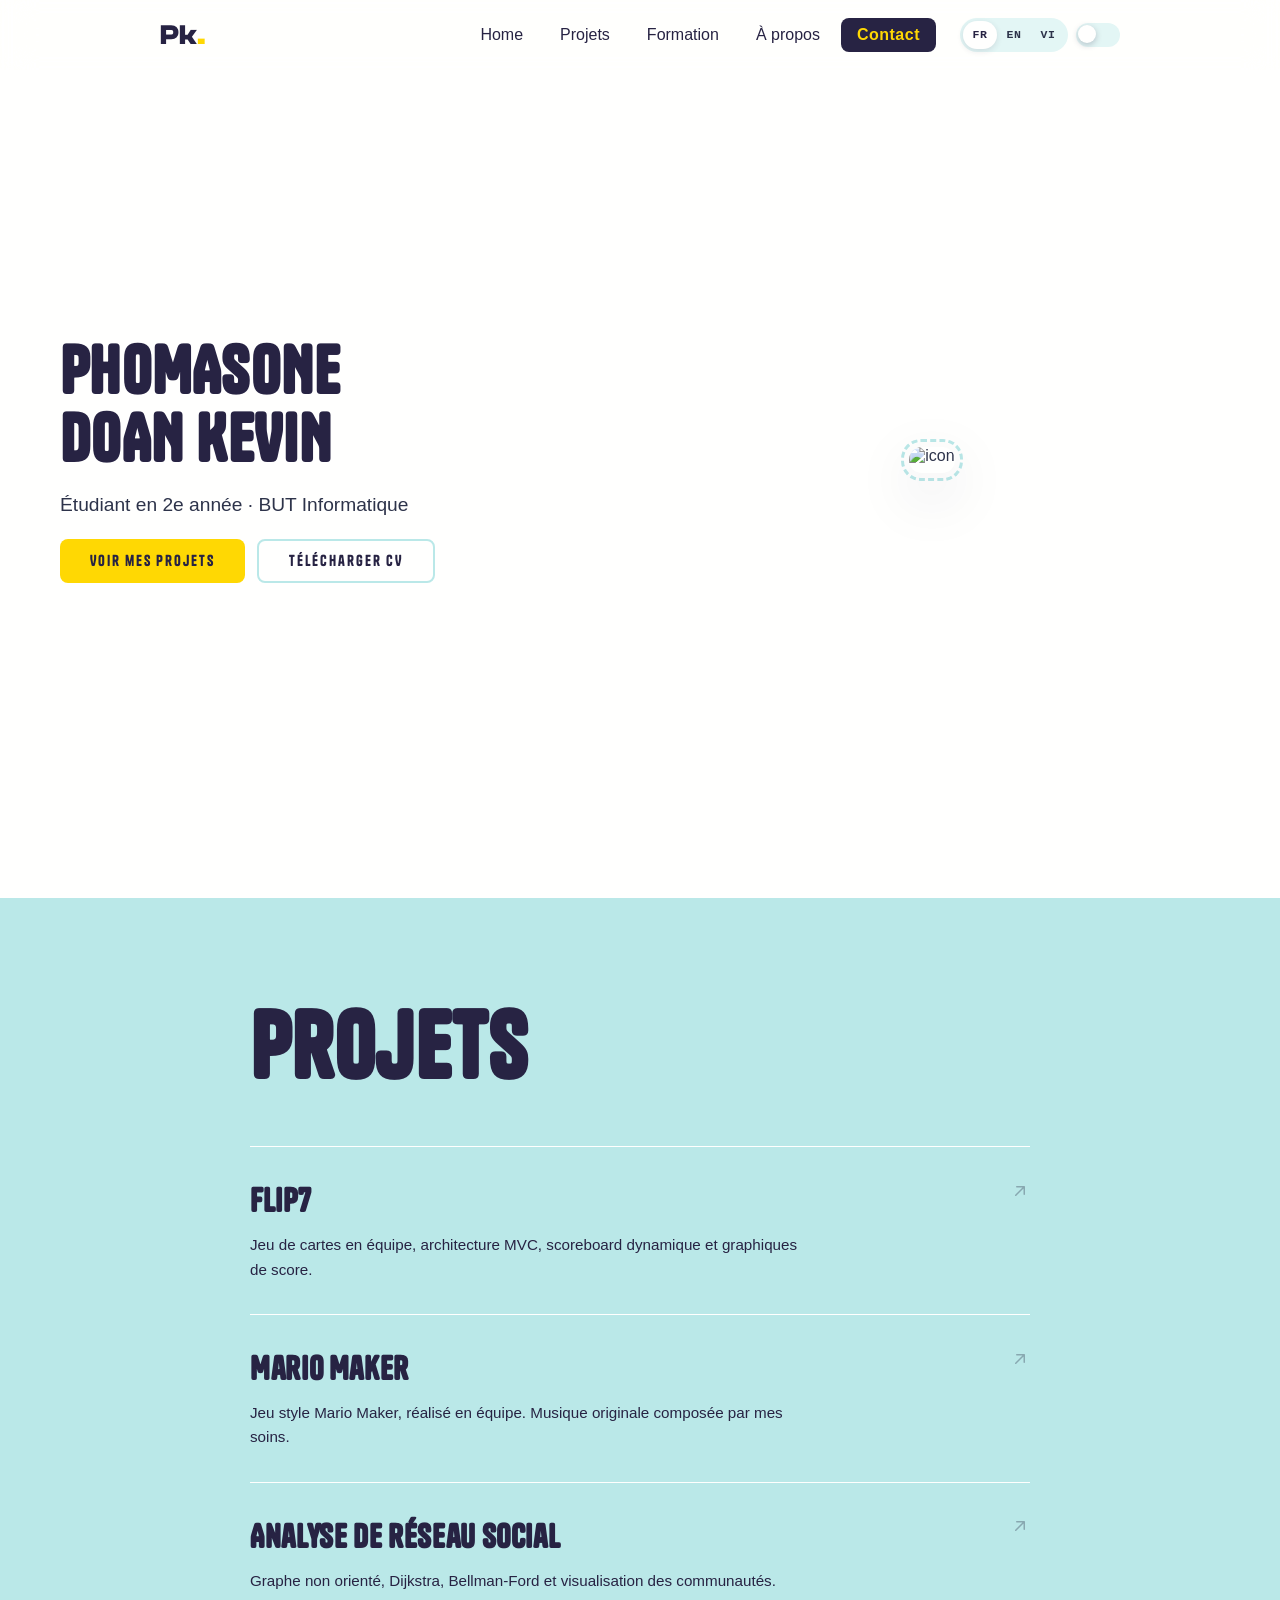
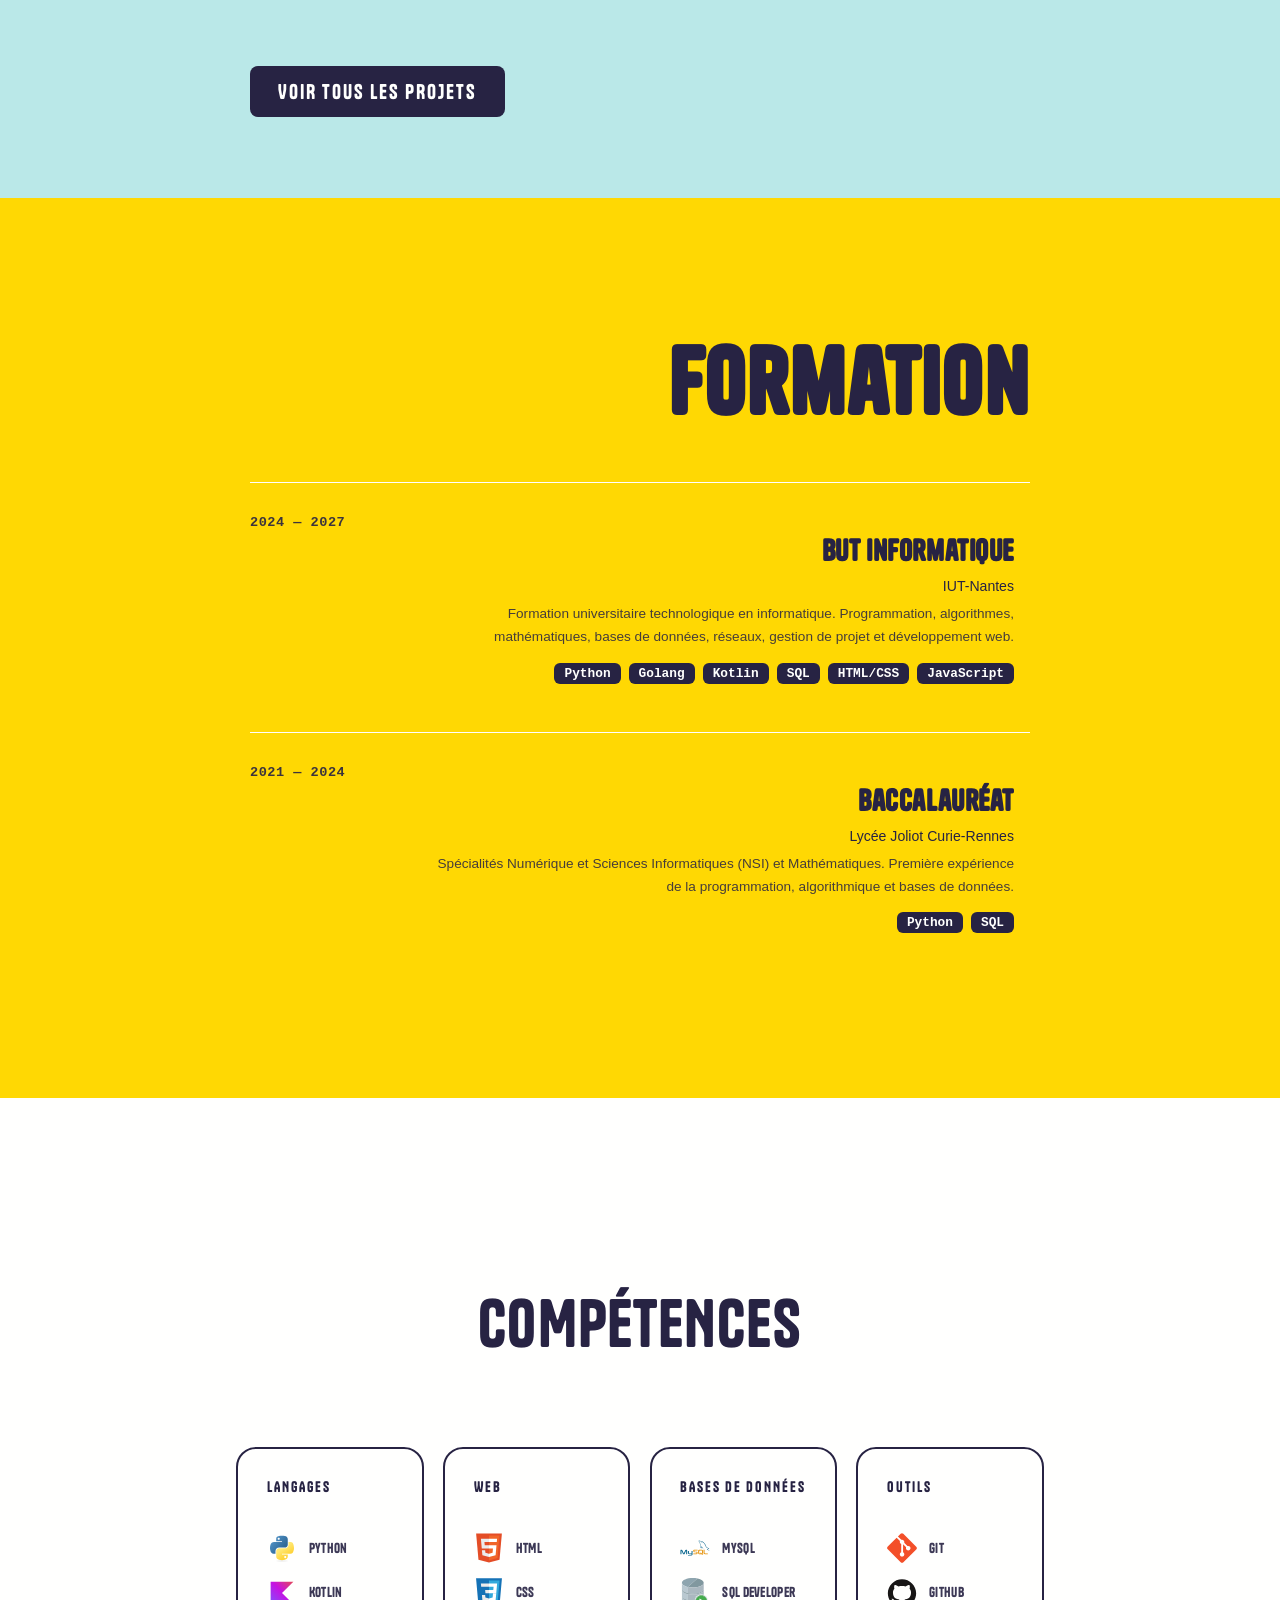
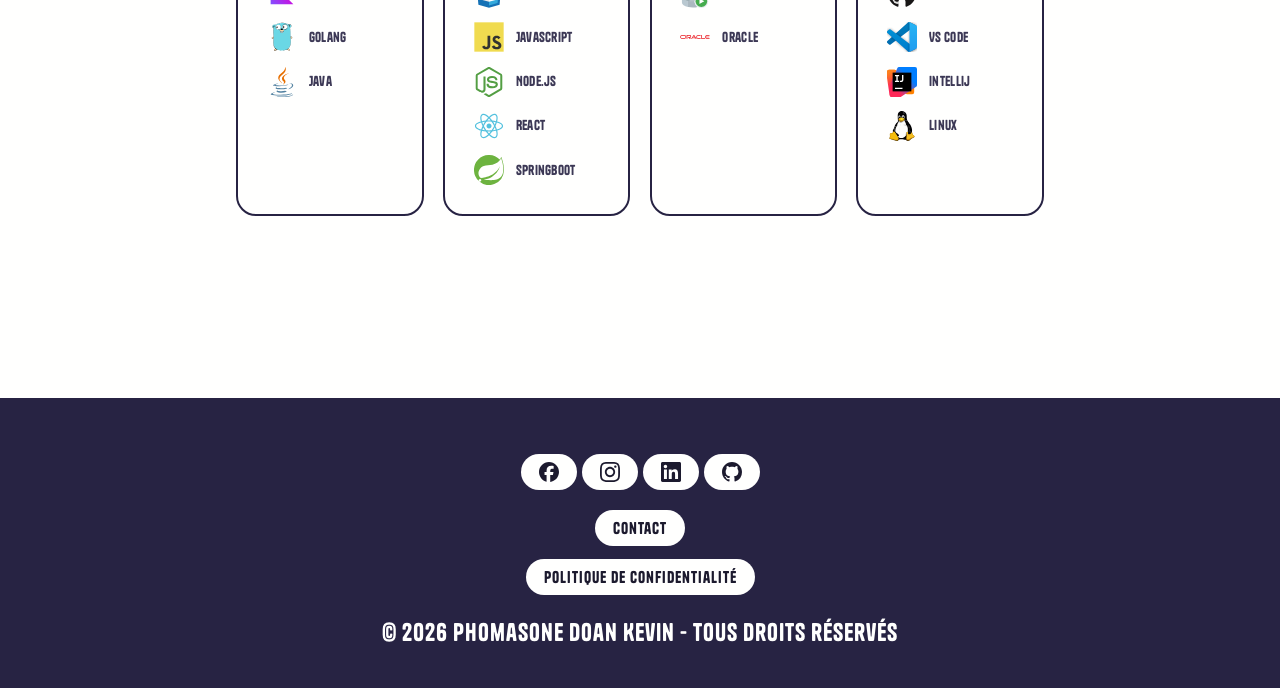
==== commit 006696a2: "modif svg" ====
--- a/index.html
+++ b/index.html
@@ -222,10 +222,21 @@
 
                             <span>Golang</span>
                         </div>
-                        <div class="xp-skill-item">
-                            <svg class="iconSvg" xmlns="http://www.w3.org/2000/svg" viewBox="0 0 128 128"><path fill="#F0DB4F" d="M1.408 1.408h125.184v125.185H1.408z"/><path fill="#323330" d="M116.347 96.736c-.917-5.711-4.641-10.508-15.672-14.981-3.832-1.761-8.104-3.022-9.377-5.926-.452-1.69-.512-2.642-.226-3.665.821-3.32 4.784-4.355 7.925-3.403 2.023.678 3.938 2.237 5.093 4.724 5.402-3.498 5.391-3.475 9.163-5.879-1.381-2.141-2.118-3.129-3.022-4.045-3.249-3.629-7.676-5.498-14.756-5.355l-3.688.477c-3.534.893-6.902 2.748-8.877 5.235-5.926 6.724-4.236 18.492 2.975 23.335 7.104 5.332 17.54 6.545 18.873 11.531 1.297 6.104-4.486 8.08-10.234 7.378-4.236-.881-6.592-3.034-9.139-6.949-4.688 2.713-4.688 2.713-9.508 5.485 1.143 2.499 2.344 3.63 4.26 5.795 9.068 9.198 31.76 8.746 35.83-5.176.165-.478 1.261-3.666.38-8.581zM69.462 58.943H57.753l-.048 30.272c0 6.438.333 12.34-.714 14.149-1.713 3.558-6.152 3.117-8.175 2.427-2.059-1.012-3.106-2.451-4.319-4.485-.333-.584-.583-1.036-.667-1.071l-9.52 5.83c1.583 3.249 3.915 6.069 6.902 7.901 4.462 2.678 10.459 3.499 16.731 2.059 4.082-1.189 7.604-3.652 9.448-7.401 2.666-4.915 2.094-10.864 2.07-17.444.06-10.735.001-21.468.001-32.237z"/></svg>
-                            <span>JavaScript</span>
-                        </div>
+
+                        <div class="xp-skill-item">
+                            <svg width="800px" height="800px" viewBox="0 0 32 32" fill="none" xmlns="http://www.w3.org/2000/svg">
+                            <path d="M16.0497 8.44062C22.6378 3.32607 19.2566 0 19.2566 0C19.7598 5.28738 13.813 6.53583 12.2189 10.1692C11.1312 12.6485 12.9638 14.8193 16.0475 17.5554C15.7749 16.9494 15.3544 16.3606 14.9288 15.7645C13.4769 13.7313 11.9645 11.6132 16.0497 8.44062Z" fill="#E76F00"/>
+                            <path d="M17.1015 18.677C17.1015 18.677 19.0835 17.0779 17.5139 15.3008C12.1931 9.27186 23.3333 6.53583 23.3333 6.53583C16.5317 9.8125 17.5471 11.7574 19.2567 14.1202C21.0871 16.6538 17.1015 18.677 17.1015 18.677Z" fill="#E76F00"/>
+                            <path d="M22.937 23.4456C29.0423 20.3258 26.2195 17.3278 24.2492 17.7317C23.7662 17.8305 23.5509 17.9162 23.5509 17.9162C23.5509 17.9162 23.7302 17.64 24.0726 17.5204C27.9705 16.1729 30.9682 21.4949 22.8143 23.6028C22.8143 23.6029 22.9088 23.5198 22.937 23.4456Z" fill="#5382A1"/>
+                            <path d="M10.233 19.4969C6.41312 18.9953 12.3275 17.6139 12.3275 17.6139C12.3275 17.6139 10.0307 17.4616 7.20592 18.8043C3.86577 20.3932 15.4681 21.1158 21.474 19.5625C22.0984 19.1432 22.9614 18.7798 22.9614 18.7798C22.9614 18.7798 20.5037 19.2114 18.0561 19.4145C15.0612 19.6612 11.8459 19.7093 10.233 19.4969Z" fill="#5382A1"/>
+                            <path d="M11.6864 22.4758C9.55624 22.2592 10.951 21.2439 10.951 21.2439C5.43898 23.0429 14.0178 25.083 21.7199 22.8682C20.9012 22.5844 20.3806 22.0653 20.3806 22.0653C16.6163 22.7781 14.441 22.7553 11.6864 22.4758Z" fill="#5382A1"/>
+                            <path d="M12.6145 25.6991C10.486 25.4585 11.7295 24.7474 11.7295 24.7474C6.72594 26.1222 14.7729 28.9625 21.1433 26.2777C20.0999 25.8787 19.3528 25.4181 19.3528 25.4181C16.5111 25.9469 15.1931 25.9884 12.6145 25.6991Z" fill="#5382A1"/>
+                            <path d="M25.9387 27.3388C25.9387 27.3388 26.8589 28.0844 24.9252 28.6612C21.2481 29.7566 9.62093 30.0874 6.39094 28.7049C5.22984 28.2082 7.40723 27.5189 8.09215 27.3742C8.80646 27.2219 9.21466 27.2503 9.21466 27.2503C7.9234 26.3558 0.868489 29.0067 5.63111 29.7659C18.6195 31.8372 29.3077 28.8331 25.9387 27.3388Z" fill="#5382A1"/>
+                            <path d="M28 28.9679C27.7869 31.6947 18.7877 32.2683 12.9274 31.8994C9.10432 31.6583 8.33812 31.0558 8.32691 31.047C11.9859 31.6402 18.1549 31.7482 23.1568 30.8225C27.5903 30.0016 28 28.9679 28 28.9679Z" fill="#5382A1"/>
+                            </svg>
+                            <span>Java</span>
+                        </div>
+
                     </div>
                 </div>
 
@@ -240,6 +251,34 @@
                             <svg class="iconSvg" xmlns="http://www.w3.org/2000/svg" viewBox="0 0 128 128"><path fill="#1572B6" d="M18.814 114.123L8.76 1.352h110.48l-10.064 112.754-45.243 12.543-45.119-12.526z"/><path fill="#33A9DC" d="M64.001 117.062l36.559-10.136 8.601-96.354h-45.16v106.49z"/><path fill="#fff" d="M64.001 51.429h18.302l1.264-14.163H64.001V23.435h34.682l-.332 3.711-3.4 38.114h-30.95V51.429z"/><path fill="#EBEBEB" d="M64.083 87.349l-.061.018-15.403-4.159-.985-11.031H33.752l1.937 21.717 28.331 7.863.063-.018v-14.39z"/><path fill="#fff" d="M81.127 64.675l-1.666 18.522-15.426 4.164v14.39l28.354-7.858.208-2.337 2.406-26.881H81.127z"/><path fill="#EBEBEB" d="M64.048 23.435v13.831H30.64l-.277-3.108-.63-7.012-.331-3.711h34.646zm-.047 27.996v13.831H48.792l-.277-3.108-.631-7.012-.33-3.711h16.447z"/></svg>
                             <span>CSS</span>
                         </div>
+                        <div class="xp-skill-item">
+                            <svg class="iconSvg" xmlns="http://www.w3.org/2000/svg" viewBox="0 0 128 128"><path fill="#F0DB4F" d="M1.408 1.408h125.184v125.185H1.408z"/><path fill="#323330" d="M116.347 96.736c-.917-5.711-4.641-10.508-15.672-14.981-3.832-1.761-8.104-3.022-9.377-5.926-.452-1.69-.512-2.642-.226-3.665.821-3.32 4.784-4.355 7.925-3.403 2.023.678 3.938 2.237 5.093 4.724 5.402-3.498 5.391-3.475 9.163-5.879-1.381-2.141-2.118-3.129-3.022-4.045-3.249-3.629-7.676-5.498-14.756-5.355l-3.688.477c-3.534.893-6.902 2.748-8.877 5.235-5.926 6.724-4.236 18.492 2.975 23.335 7.104 5.332 17.54 6.545 18.873 11.531 1.297 6.104-4.486 8.08-10.234 7.378-4.236-.881-6.592-3.034-9.139-6.949-4.688 2.713-4.688 2.713-9.508 5.485 1.143 2.499 2.344 3.63 4.26 5.795 9.068 9.198 31.76 8.746 35.83-5.176.165-.478 1.261-3.666.38-8.581zM69.462 58.943H57.753l-.048 30.272c0 6.438.333 12.34-.714 14.149-1.713 3.558-6.152 3.117-8.175 2.427-2.059-1.012-3.106-2.451-4.319-4.485-.333-.584-.583-1.036-.667-1.071l-9.52 5.83c1.583 3.249 3.915 6.069 6.902 7.901 4.462 2.678 10.459 3.499 16.731 2.059 4.082-1.189 7.604-3.652 9.448-7.401 2.666-4.915 2.094-10.864 2.07-17.444.06-10.735.001-21.468.001-32.237z"/></svg>
+                            <span>JavaScript</span>
+                        </div>
+                
+                        <div class="xp-skill-item">
+                            <svg width="800px" height="800px" viewBox="-16.5 0 289 289" version="1.1" xmlns="http://www.w3.org/2000/svg" xmlns:xlink="http://www.w3.org/1999/xlink" preserveAspectRatio="xMidYMid">
+                                <g>
+                                    <path d="M127.999999,288.463771 C124.024844,288.463771 120.314699,287.403728 116.869564,285.548656 L81.6231884,264.612838 C76.32298,261.697724 78.9730854,260.637682 80.5631458,260.107661 C87.7184259,257.72257 89.0434775,257.192547 96.4637688,252.952381 C97.2587979,252.422361 98.3188405,252.687372 99.1138718,253.217392 L126.144927,269.383024 C127.20497,269.913045 128.530021,269.913045 129.325053,269.383024 L235.064182,208.165634 C236.124225,207.635611 236.654245,206.575571 236.654245,205.250519 L236.654245,83.0807467 C236.654245,81.7556929 236.124225,80.6956526 235.064182,80.1656324 L129.325053,19.2132506 C128.26501,18.6832305 126.939959,18.6832305 126.144927,19.2132506 L20.4057954,80.1656324 C19.3457551,80.6956526 18.8157349,82.0207041 18.8157349,83.0807467 L18.8157349,205.250519 C18.8157349,206.31056 19.3457551,207.635611 20.4057954,208.165634 L49.2919247,224.861286 C64.9275364,232.811595 74.7329196,223.536234 74.7329196,214.260871 L74.7329196,93.681159 C74.7329196,92.0910985 76.0579711,90.5010358 77.9130428,90.5010358 L91.4285716,90.5010358 C93.0186343,90.5010358 94.6086948,91.8260873 94.6086948,93.681159 L94.6086948,214.260871 C94.6086948,235.196689 83.2132512,247.387164 63.3374737,247.387164 C57.2422362,247.387164 52.4720502,247.387164 38.9565214,240.761906 L11.1304347,224.861286 C4.24016581,220.886129 5.68434189e-14,213.46584 5.68434189e-14,205.515528 L5.68434189e-14,83.3457557 C5.68434189e-14,75.3954465 4.24016581,67.9751552 11.1304347,64.0000006 L116.869564,2.78260752 C123.494824,-0.927535841 132.505176,-0.927535841 139.130436,2.78260752 L244.869565,64.0000006 C251.759834,67.9751552 256,75.3954465 256,83.3457557 L256,205.515528 C256,213.46584 251.759834,220.886129 244.869565,224.861286 L139.130436,286.078676 C135.685299,287.668739 131.710145,288.463771 127.999999,288.463771 L127.999999,288.463771 Z M160.596274,204.455488 C114.219461,204.455488 104.679089,183.254659 104.679089,165.233955 C104.679089,163.643893 106.004141,162.053832 107.859212,162.053832 L121.639752,162.053832 C123.229813,162.053832 124.554864,163.113872 124.554864,164.703935 C126.674947,178.749484 132.770187,185.639753 160.861283,185.639753 C183.122154,185.639753 192.662526,180.604556 192.662526,168.67909 C192.662526,161.788821 190.012423,156.753624 155.296065,153.308489 C126.409938,150.393375 108.389235,144.033126 108.389235,120.977226 C108.389235,99.5113875 126.409938,86.7908901 156.621119,86.7908901 C190.542443,86.7908901 207.238095,98.4513472 209.358178,123.89234 C209.358178,124.687371 209.093167,125.482403 208.563147,126.277434 C208.033127,126.807454 207.238095,127.337474 206.443064,127.337474 L192.662526,127.337474 C191.337475,127.337474 190.012423,126.277434 189.747412,124.952382 C186.567289,110.376813 178.351966,105.606625 156.621119,105.606625 C132.240165,105.606625 129.325053,114.086957 129.325053,120.447205 C129.325053,128.132506 132.770187,130.5176 165.631471,134.757766 C198.227744,138.997931 213.598344,145.093169 213.598344,167.884058 C213.333333,191.20497 194.252589,204.455488 160.596274,204.455488 L160.596274,204.455488 Z" fill="#539E43">
+                                    </path>
+                                </g>
+                            </svg>
+                            <span>Node.js</span>
+                        </div>
+
+                        <div class="xp-skill-item">
+                            <svg width="800px" height="800px" viewBox="0 0 32 32" fill="none" xmlns="http://www.w3.org/2000/svg">
+                            <path d="M18.6789 15.9759C18.6789 14.5415 17.4796 13.3785 16 13.3785C14.5206 13.3785 13.3211 14.5415 13.3211 15.9759C13.3211 17.4105 14.5206 18.5734 16 18.5734C17.4796 18.5734 18.6789 17.4105 18.6789 15.9759Z" fill="#53C1DE"/>
+                            <path fill-rule="evenodd" clip-rule="evenodd" d="M24.7004 11.1537C25.2661 8.92478 25.9772 4.79148 23.4704 3.39016C20.9753 1.99495 17.7284 4.66843 16.0139 6.27318C14.3044 4.68442 10.9663 2.02237 8.46163 3.42814C5.96751 4.82803 6.73664 8.8928 7.3149 11.1357C4.98831 11.7764 1 13.1564 1 15.9759C1 18.7874 4.98416 20.2888 7.29698 20.9289C6.71658 23.1842 5.98596 27.1909 8.48327 28.5877C10.9973 29.9932 14.325 27.3945 16.0554 25.7722C17.7809 27.3864 20.9966 30.0021 23.4922 28.6014C25.9956 27.1963 25.3436 23.1184 24.7653 20.8625C27.0073 20.221 31 18.7523 31 15.9759C31 13.1835 26.9903 11.7923 24.7004 11.1537ZM24.4162 19.667C24.0365 18.5016 23.524 17.2623 22.8971 15.9821C23.4955 14.7321 23.9881 13.5088 24.3572 12.3509C26.0359 12.8228 29.7185 13.9013 29.7185 15.9759C29.7185 18.07 26.1846 19.1587 24.4162 19.667ZM22.85 27.526C20.988 28.571 18.2221 26.0696 16.9478 24.8809C17.7932 23.9844 18.638 22.9422 19.4625 21.7849C20.9129 21.6602 22.283 21.4562 23.5256 21.1777C23.9326 22.7734 24.7202 26.4763 22.85 27.526ZM9.12362 27.5111C7.26143 26.47 8.11258 22.8946 8.53957 21.2333C9.76834 21.4969 11.1286 21.6865 12.5824 21.8008C13.4123 22.9332 14.2816 23.9741 15.1576 24.8857C14.0753 25.9008 10.9945 28.557 9.12362 27.5111ZM2.28149 15.9759C2.28149 13.874 5.94207 12.8033 7.65904 12.3326C8.03451 13.5165 8.52695 14.7544 9.12123 16.0062C8.51925 17.2766 8.01977 18.5341 7.64085 19.732C6.00369 19.2776 2.28149 18.0791 2.28149 15.9759ZM9.1037 4.50354C10.9735 3.45416 13.8747 6.00983 15.1159 7.16013C14.2444 8.06754 13.3831 9.1006 12.5603 10.2265C11.1494 10.3533 9.79875 10.5569 8.55709 10.8297C8.09125 9.02071 7.23592 5.55179 9.1037 4.50354ZM20.3793 11.5771C21.3365 11.6942 22.2536 11.85 23.1147 12.0406C22.8562 12.844 22.534 13.6841 22.1545 14.5453C21.6044 13.5333 21.0139 12.5416 20.3793 11.5771ZM16.0143 8.0481C16.6054 8.66897 17.1974 9.3623 17.7798 10.1145C16.5985 10.0603 15.4153 10.0601 14.234 10.1137C14.8169 9.36848 15.414 8.67618 16.0143 8.0481ZM9.8565 14.5444C9.48329 13.6862 9.16398 12.8424 8.90322 12.0275C9.75918 11.8418 10.672 11.69 11.623 11.5748C10.9866 12.5372 10.3971 13.5285 9.8565 14.5444ZM11.6503 20.4657C10.6679 20.3594 9.74126 20.2153 8.88556 20.0347C9.15044 19.2055 9.47678 18.3435 9.85796 17.4668C10.406 18.4933 11.0045 19.4942 11.6503 20.4657ZM16.0498 23.9915C15.4424 23.356 14.8365 22.6531 14.2448 21.8971C15.4328 21.9423 16.6231 21.9424 17.811 21.891C17.2268 22.6608 16.6369 23.3647 16.0498 23.9915ZM22.1667 17.4222C22.5677 18.3084 22.9057 19.1657 23.1742 19.9809C22.3043 20.1734 21.3652 20.3284 20.3757 20.4435C21.015 19.4607 21.6149 18.4536 22.1667 17.4222ZM18.7473 20.5941C16.9301 20.72 15.1016 20.7186 13.2838 20.6044C12.2509 19.1415 11.3314 17.603 10.5377 16.0058C11.3276 14.4119 12.2404 12.8764 13.2684 11.4158C15.0875 11.2825 16.9178 11.2821 18.7369 11.4166C19.7561 12.8771 20.6675 14.4086 21.4757 15.9881C20.6771 17.5812 19.7595 19.1198 18.7473 20.5941ZM22.8303 4.4666C24.7006 5.51254 23.8681 9.22726 23.4595 10.8426C22.2149 10.5641 20.8633 10.3569 19.4483 10.2281C18.6239 9.09004 17.7698 8.05518 16.9124 7.15949C18.1695 5.98441 20.9781 3.43089 22.8303 4.4666Z" fill="#53C1DE"/>
+                            </svg>
+                            <span>React</span>
+                        </div>
+
+                        <div class="xp-skill-item">
+                            <svg xmlns="http://www.w3.org/2000/svg" viewBox="0 0 97.1 97"><defs><style>.cls-1{fill:#6db33f;}</style></defs><title>spring-icon</title><g id="Layer_2" data-name="Layer 2"><g id="logos"><path class="cls-1" d="M88.4,5.6a42.32,42.32,0,0,1-5.2,9.1A48.46,48.46,0,1,0,15.5,84l1.8,1.6A48.41,48.41,0,0,0,96.8,52C98.2,39.8,94.5,24.2,88.4,5.6ZM22.5,84.4a4.12,4.12,0,1,1-.6-5.8A4.21,4.21,0,0,1,22.5,84.4ZM88.1,69.9C76.2,85.8,50.6,80.4,34.3,81.2c0,0-2.9.2-5.8.6,0,0,1.1-.5,2.5-1,11.5-4,16.9-4.8,23.9-8.4C68,65.7,81.1,51,83.7,35.8c-5,14.6-20.2,27.2-34,32.3C40.2,71.6,23.1,75,23.1,75l-.7-.4c-11.6-5.7-12-30.9,9.2-39,9.3-3.6,18.1-1.6,28.2-4,10.7-2.5,23.1-10.5,28.1-21C93.5,27.5,100.3,53.7,88.1,69.9Z"/></g></g></svg>
+                            <span>SpringBoot</span>
+                        </div>
+                        
                     </div>
                 </div>
 
--- a/index.css
+++ b/index.css
@@ -38,6 +38,7 @@
     position: relative;
     background-color: var(--secondary);
     margin-left: 8px;
+    
 }
 
 .langWrap label {
@@ -94,7 +95,8 @@
 #lang-toggle:hover {
     background-color: var(--paragraph, #ffffff);
     color: var(--bg, #000000);
-}   
+} 
+  
 #progress {
     z-index: 9999;
     position: fixed;
@@ -193,8 +195,7 @@
 }
 .nav-right a {
     padding: 8px 16px;
-    font-size: 14px;
-    text-transform: uppercase;
+    font-size: 16px;
     text-decoration: none;
     color: var(--headline);
     border-radius: 8px;
@@ -545,8 +546,7 @@
 .teaser-item-desc {
     font-family: 'Outfit', sans-serif;
     font-size: 0.95rem;
-    color: var(--paragraph);
-    opacity: 0.8;
+    color: var(--headline);
     line-height: 1.6;
     margin-top: 0.7rem;
     max-width: 600px;
@@ -681,13 +681,13 @@
 }
 
 .tag {
-    font-family: 'DM Mono', monospace;
-    font-size: 0.8rem;
-    font-weight: 600;
-    background: var(--bg);
-    color: var(--headline);
-    padding: 3px 10px;
-    border-radius: 6px;
+  font-family: 'DM Mono', monospace;
+  font-size: 0.8rem;
+  font-weight: 600;
+  background: var(--headline);
+  color: var(--bg);
+  padding: 3px 10px;
+  border-radius: 6px;
 }
 
 @media screen and (max-width: 560px) {
@@ -762,8 +762,8 @@
 }
 
 .xp-skill-card-title {
-    font-family: 'DM Mono', monospace;
-    font-size: 0.75rem;
+    font-family: 'Tanker-Regular',sans-serif;
+    font-size: 0.9rem;
     color: var(--headline);
     text-transform: uppercase;
     letter-spacing: 2px;
@@ -790,8 +790,9 @@
 }
 
 .xp-skill-item span {
-    font-family: 'DM Mono', monospace;
+    font-family: 'Tanker-Regular',sans-serif;
     font-size: 0.85rem;
+    opacity: 0.9;
     color: var(--headline);
     letter-spacing: 0.3px;
     transition: color 0.2s ease, opacity 0.2s ease;
@@ -873,8 +874,8 @@
     font-family: 'Tanker-Regular',sans-serif;
     font-size: 1rem;
     letter-spacing: 1px;
-    color: var(--headline);
-    background-color: var(--bg);
+    color: #1c1a2e;
+    background-color: #fffffe;
     border-radius: 100px;
     padding: 8px 18px;
 }
@@ -897,12 +898,12 @@
     align-items: center;
     gap: 8px;
     padding: 8px 18px;
-    background: var(--bg);
+    background: #fffffe;
     border-radius: 100px;
     text-decoration: none;
     font-size: 13px;
     font-weight: 600;
-    color: var(--headline);
+    color: #1c1a2e;
     transition: border-color 0.2s, background 0.2s, color 0.2s, transform 0.15s;
     white-space: nowrap;
 }
@@ -912,7 +913,7 @@
   font-family: 'Outfit', sans-serif;
   font-size: 1.5rem;
   letter-spacing: 1px;
-  color: var(--bg);
+  color: #fffffe;
   font-family: 'Tanker-Regular',sans-serif;
 }
 
@@ -1033,4 +1034,4 @@
 }
 .theme-toggle input:checked ~ .theme-toggle-track .theme-toggle-thumb {
     left: 22px;
-}+}
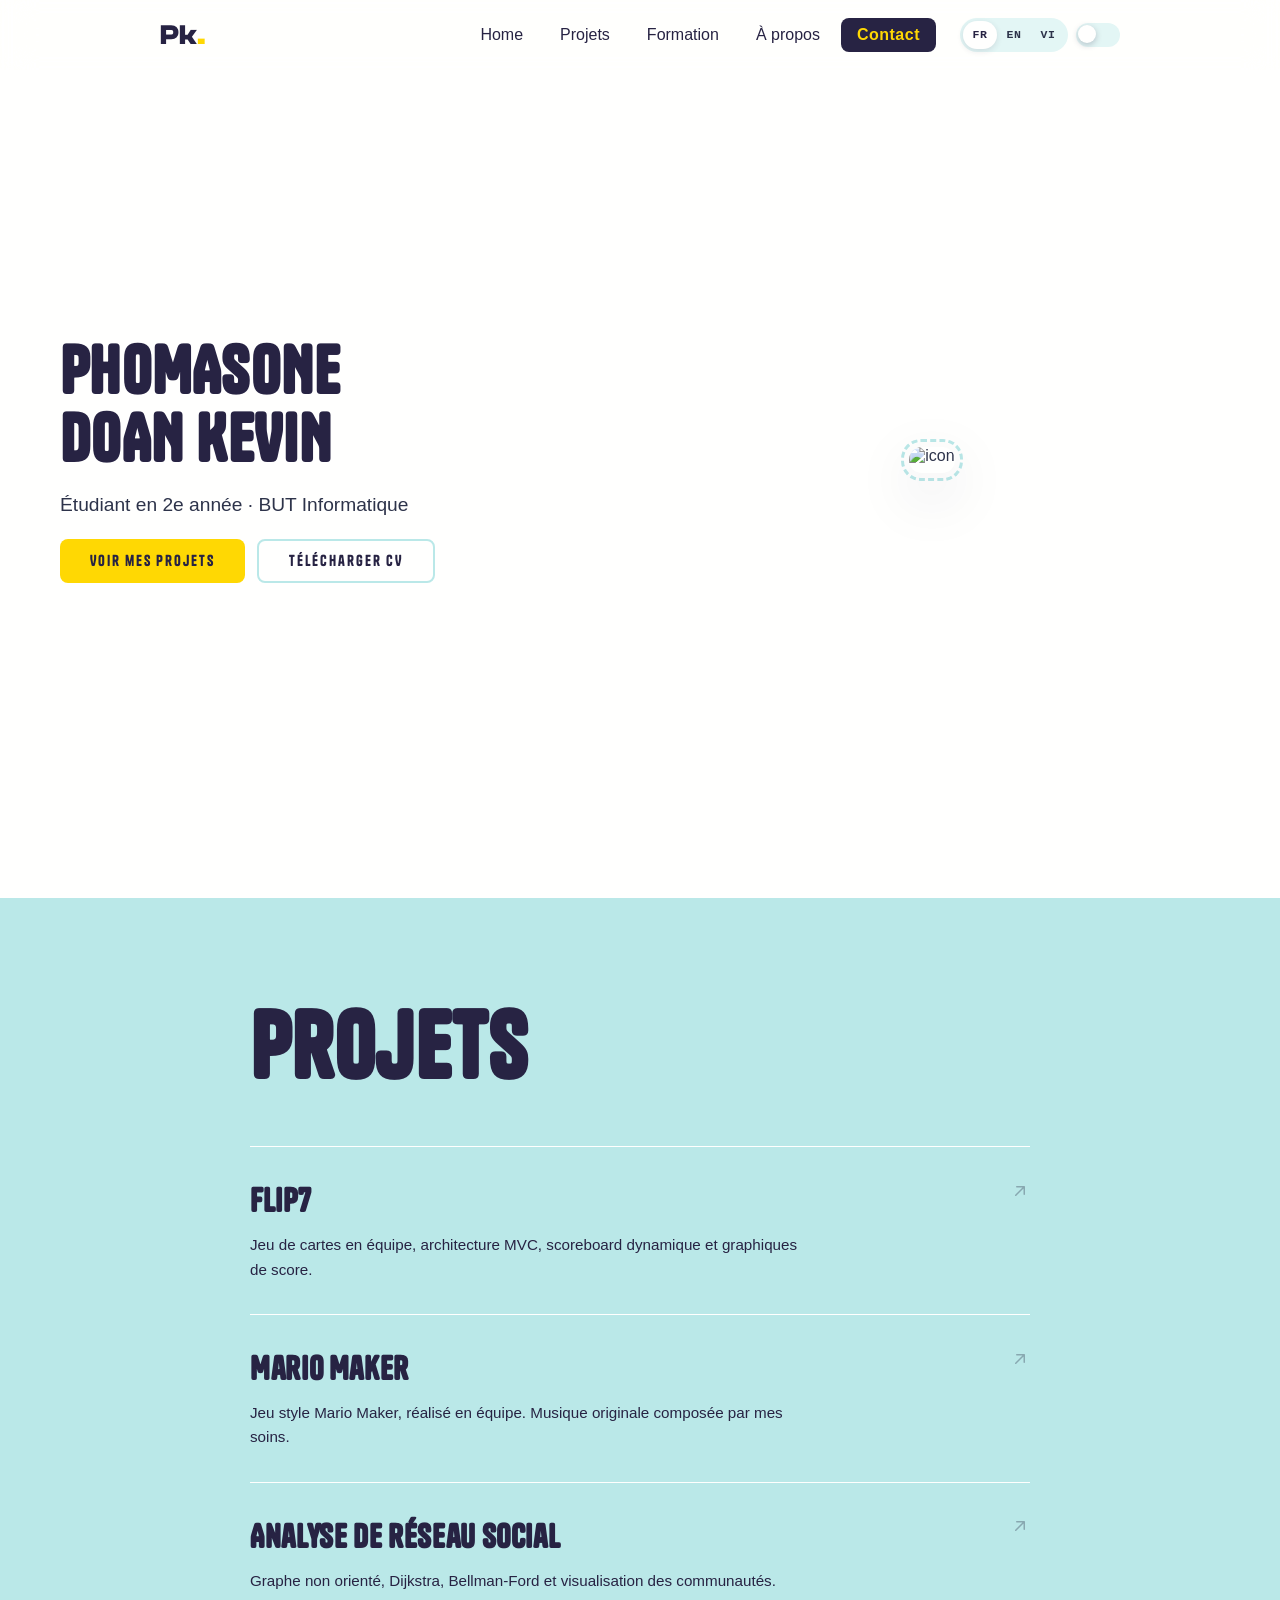
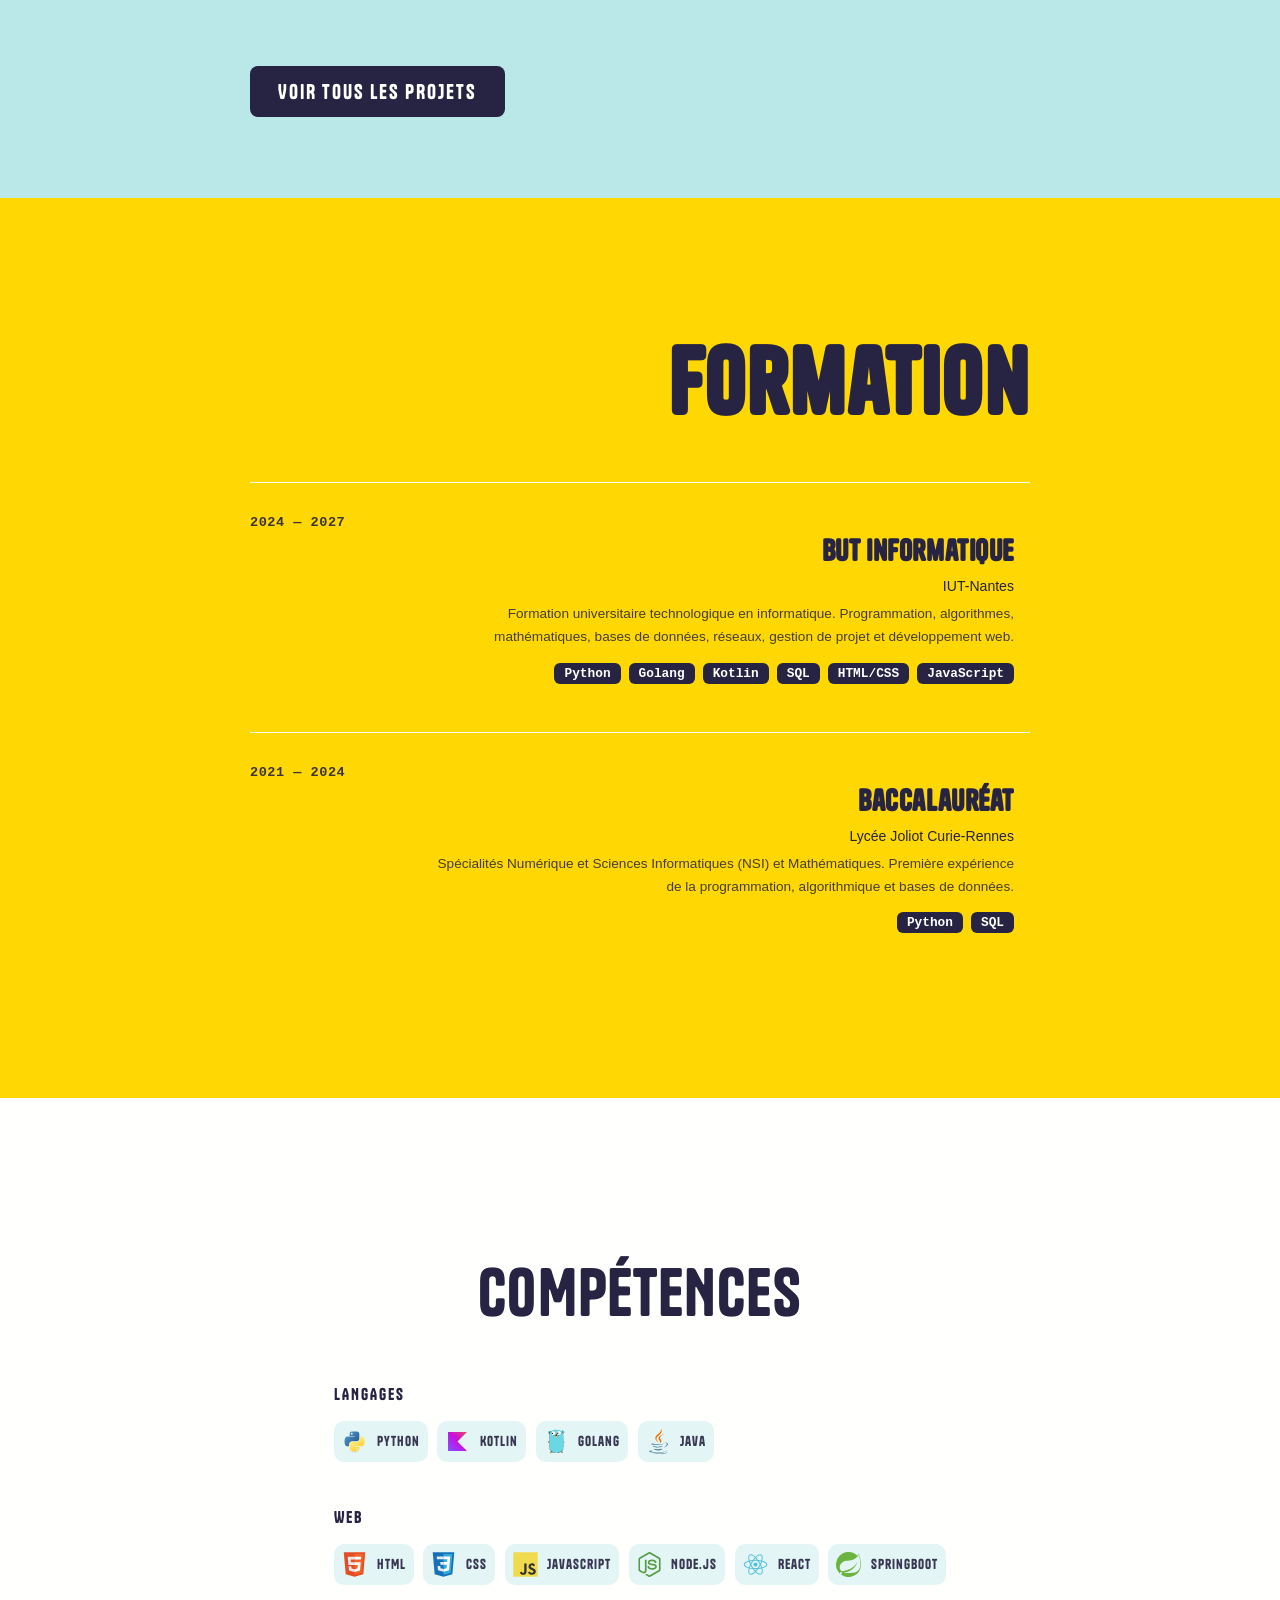
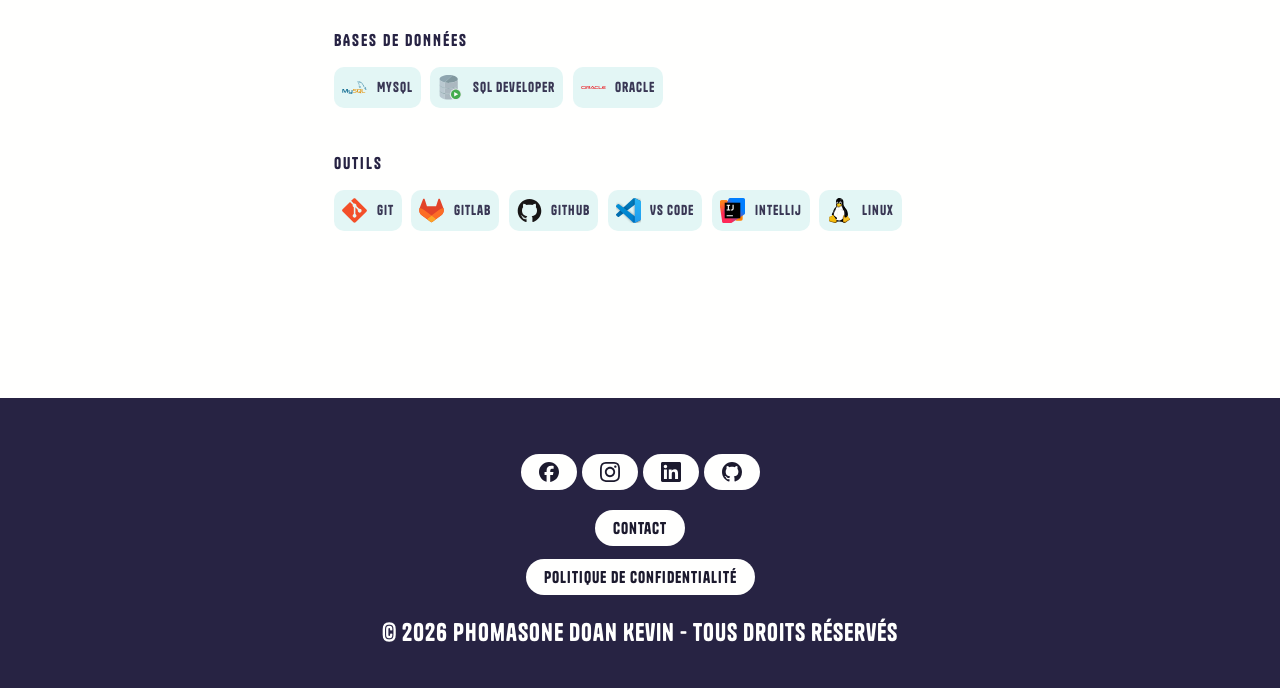
==== commit 4970b972: "add gitlab" ====
--- a/index.html
+++ b/index.html
@@ -370,6 +370,10 @@
                             <span>Git</span>
                         </div>
                         <div class="xp-skill-item">
+                            <svg xmlns="http://www.w3.org/2000/svg" viewBox="0 0 128 128" xml:space="preserve"><path fill="#E24329" d="m124.755 51.382-.177-.452L107.47 6.282a4.459 4.459 0 0 0-1.761-2.121 4.581 4.581 0 0 0-5.236.281 4.578 4.578 0 0 0-1.518 2.304L87.404 42.088H40.629L29.077 6.746a4.492 4.492 0 0 0-1.518-2.31 4.581 4.581 0 0 0-5.236-.281 4.502 4.502 0 0 0-1.761 2.121L3.422 50.904l-.17.452c-5.059 13.219-.763 28.192 10.537 36.716l.059.046.157.111 26.061 19.516 12.893 9.758 7.854 5.93a5.283 5.283 0 0 0 6.388 0l7.854-5.93 12.893-9.758 26.218-19.634.065-.052c11.273-8.526 15.562-23.472 10.524-36.677z"/><path fill="#FC6D26" d="m124.755 51.382-.177-.452a57.79 57.79 0 0 0-23.005 10.341L64 89.682c12.795 9.68 23.934 18.09 23.934 18.09l26.218-19.634.065-.052c11.291-8.527 15.586-23.488 10.538-36.704z"/><path fill="#FCA326" d="m40.066 107.771 12.893 9.758 7.854 5.93a5.283 5.283 0 0 0 6.388 0l7.854-5.93 12.893-9.758s-11.152-8.436-23.947-18.09a18379.202 18379.202 0 0 0-23.935 18.09z"/><path fill="#FC6D26" d="M26.42 61.271A57.73 57.73 0 0 0 3.422 50.904l-.17.452c-5.059 13.219-.763 28.192 10.537 36.716l.059.046.157.111 26.061 19.516L64 89.655 26.42 61.271z"/></svg>
+                            <span>Gitlab</span>
+                        </div>
+                        <div class="xp-skill-item">
                             <svg class="iconSvg" xmlns="http://www.w3.org/2000/svg" viewBox="0 0 128 128"><g fill="#181616"><path fill-rule="evenodd" clip-rule="evenodd" d="M64 5.103c-33.347 0-60.388 27.035-60.388 60.388 0 26.682 17.303 49.317 41.297 57.303 3.017.56 4.125-1.31 4.125-2.905 0-1.44-.056-6.197-.082-11.243-16.8 3.653-20.345-7.125-20.345-7.125-2.747-6.98-6.705-8.836-6.705-8.836-5.48-3.748.413-3.67.413-3.67 6.063.425 9.257 6.223 9.257 6.223 5.386 9.23 14.127 6.562 17.573 5.02.542-3.903 2.107-6.568 3.834-8.076-13.413-1.525-27.514-6.704-27.514-29.843 0-6.593 2.36-11.98 6.223-16.21-.628-1.52-2.695-7.662.584-15.98 0 0 5.07-1.623 16.61 6.19C53.7 35 58.867 34.327 64 34.304c5.13.023 10.3.694 15.127 2.033 11.526-7.813 16.59-6.19 16.59-6.19 3.287 8.317 1.22 14.46.593 15.98 3.872 4.23 6.215 9.617 6.215 16.21 0 23.194-14.127 28.3-27.574 29.796 2.167 1.874 4.097 5.55 4.097 11.183 0 8.08-.07 14.583-.07 16.572 0 1.607 1.088 3.49 4.148 2.897 23.98-7.994 41.263-30.622 41.263-57.294C124.388 32.14 97.35 5.104 64 5.104z"/><path d="M26.484 91.806c-.133.3-.605.39-1.035.185-.44-.196-.685-.605-.543-.906.13-.31.603-.395 1.04-.188.44.197.69.61.537.91zm2.446 2.729c-.287.267-.85.143-1.232-.28-.396-.42-.47-.983-.177-1.254.298-.266.844-.14 1.24.28.394.426.472.984.17 1.255zM31.312 98.012c-.37.258-.976.017-1.35-.52-.37-.538-.37-1.183.01-1.44.373-.258.97-.025 1.35.507.368.545.368 1.19-.01 1.452zm3.261 3.361c-.33.365-1.036.267-1.552-.23-.527-.487-.674-1.18-.343-1.544.336-.366 1.045-.264 1.564.23.527.486.686 1.18.333 1.543zm4.5 1.951c-.147.473-.825.688-1.51.486-.683-.207-1.13-.76-.99-1.238.14-.477.823-.7 1.512-.485.683.206 1.13.756.988 1.237zm4.943.361c.017.498-.563.91-1.28.92-.723.017-1.308-.387-1.315-.877 0-.503.568-.91 1.29-.924.717-.013 1.306.387 1.306.88zm4.598-.782c.086.485-.413.984-1.126 1.117-.7.13-1.35-.172-1.44-.653-.086-.498.422-.997 1.122-1.126.714-.123 1.354.17 1.444.663zm0 0"/></g></svg>
                             <span>GitHub</span>
                         </div>
--- a/index.css
+++ b/index.css
@@ -718,10 +718,7 @@
     transform: translateY(-2px);
 }
 
-.xp-section {
-    display: flex;
-    flex-direction: column;
-}
+
 
 .iconSvg{
     width: 25px;
@@ -733,27 +730,36 @@
     font-size: clamp(3rem, 5vw, 6rem);
     color: var(--headline);
     text-transform: uppercase;
-    margin-bottom: 5rem;
-    display: flex;
-    align-items: center;
-}
-
-/* ── COMPÉTENCES — ICON GRID ── */
+    margin-bottom: 2rem;
+    display: flex;
+    align-items: center;
+}
+
+/* ── COMPÉTENCES — CARTES FLUIDES + ITEMS EN LIGNE ── */
+.xp-section {
+    display: flex;
+    flex-direction: column;
+    width: 100%;
+    max-width: 1100px;
+    margin: 0 auto;
+    padding: 3rem var(--gutter);
+}
+
 .xp-skills-grid {
-    display: grid;
-    grid-template-columns: repeat(4, 1fr);
-    gap: 1.2rem;
-    
+    display: flex;
+    flex-direction: column;
+    align-items: flex-start;
+    gap: 0.8rem;
 }
 
 .xp-skill-card {
-    border-radius: 20px;
-    padding: 1.8rem;
     display: flex;
     flex-direction: column;
-    gap: 1.4rem;
+    gap: 1rem;
+    max-width: 100%;
+    padding: 1rem;
+    border-radius: 16px;
     transition: transform 0.3s ease, box-shadow 0.3s ease, background-color 0.3s ease;
-    border: 2px solid var(--headline);
 }
 .xp-skill-card:hover {
     transform: translateY(-4px);
@@ -762,31 +768,35 @@
 }
 
 .xp-skill-card-title {
-    font-family: 'Tanker-Regular',sans-serif;
-    font-size: 0.9rem;
+    font-family: 'Tanker-Regular', sans-serif;
+    font-size: 1rem;
     color: var(--headline);
     text-transform: uppercase;
     letter-spacing: 2px;
-    padding-bottom: 0.9rem;
+    padding-bottom: 0;
 }
 
 .xp-skill-list {
     display: flex;
-    flex-direction: column;
-    gap: 0.9rem;
+    flex-direction: row;
+    flex-wrap: wrap;
+    gap: 0.6rem;
 }
 
 .xp-skill-item {
     display: flex;
     align-items: center;
-    gap: 0.75rem;
+    gap: 0.6rem;
+    padding: 8px;
+    border-radius: 10px;
+    background-color: var(--secondary);
 }
 
 .xp-skill-item svg {
-    width: 30px;
-    height: 30px;
-    object-fit: contain;
-    transition: opacity 0.2s ease, transform 0.2s ease;
+    width: 25px;
+    height: 25px;
+    flex-shrink: 0;
+    transition: transform 0.2s ease;
 }
 
 .xp-skill-item span {
@@ -794,26 +804,16 @@
     font-size: 0.85rem;
     opacity: 0.9;
     color: var(--headline);
-    letter-spacing: 0.3px;
+    letter-spacing: 1px;
     transition: color 0.2s ease, opacity 0.2s ease;
 }
 
 .xp-skill-item:hover svg {
-    transform: translateX(5px);
-}
+    transform: translateX(3px);
+}
+
 .xp-skill-item:hover span {
     color: var(--headline);
-}
-
-@media (max-width: 850px) {
-    .xp-skills-grid {
-        grid-template-columns: repeat(2, 1fr);
-    }
-}
-@media (max-width: 480px) {
-    .xp-skills-grid {
-        grid-template-columns: 1fr;
-    }
 }
 
 /* Footer */
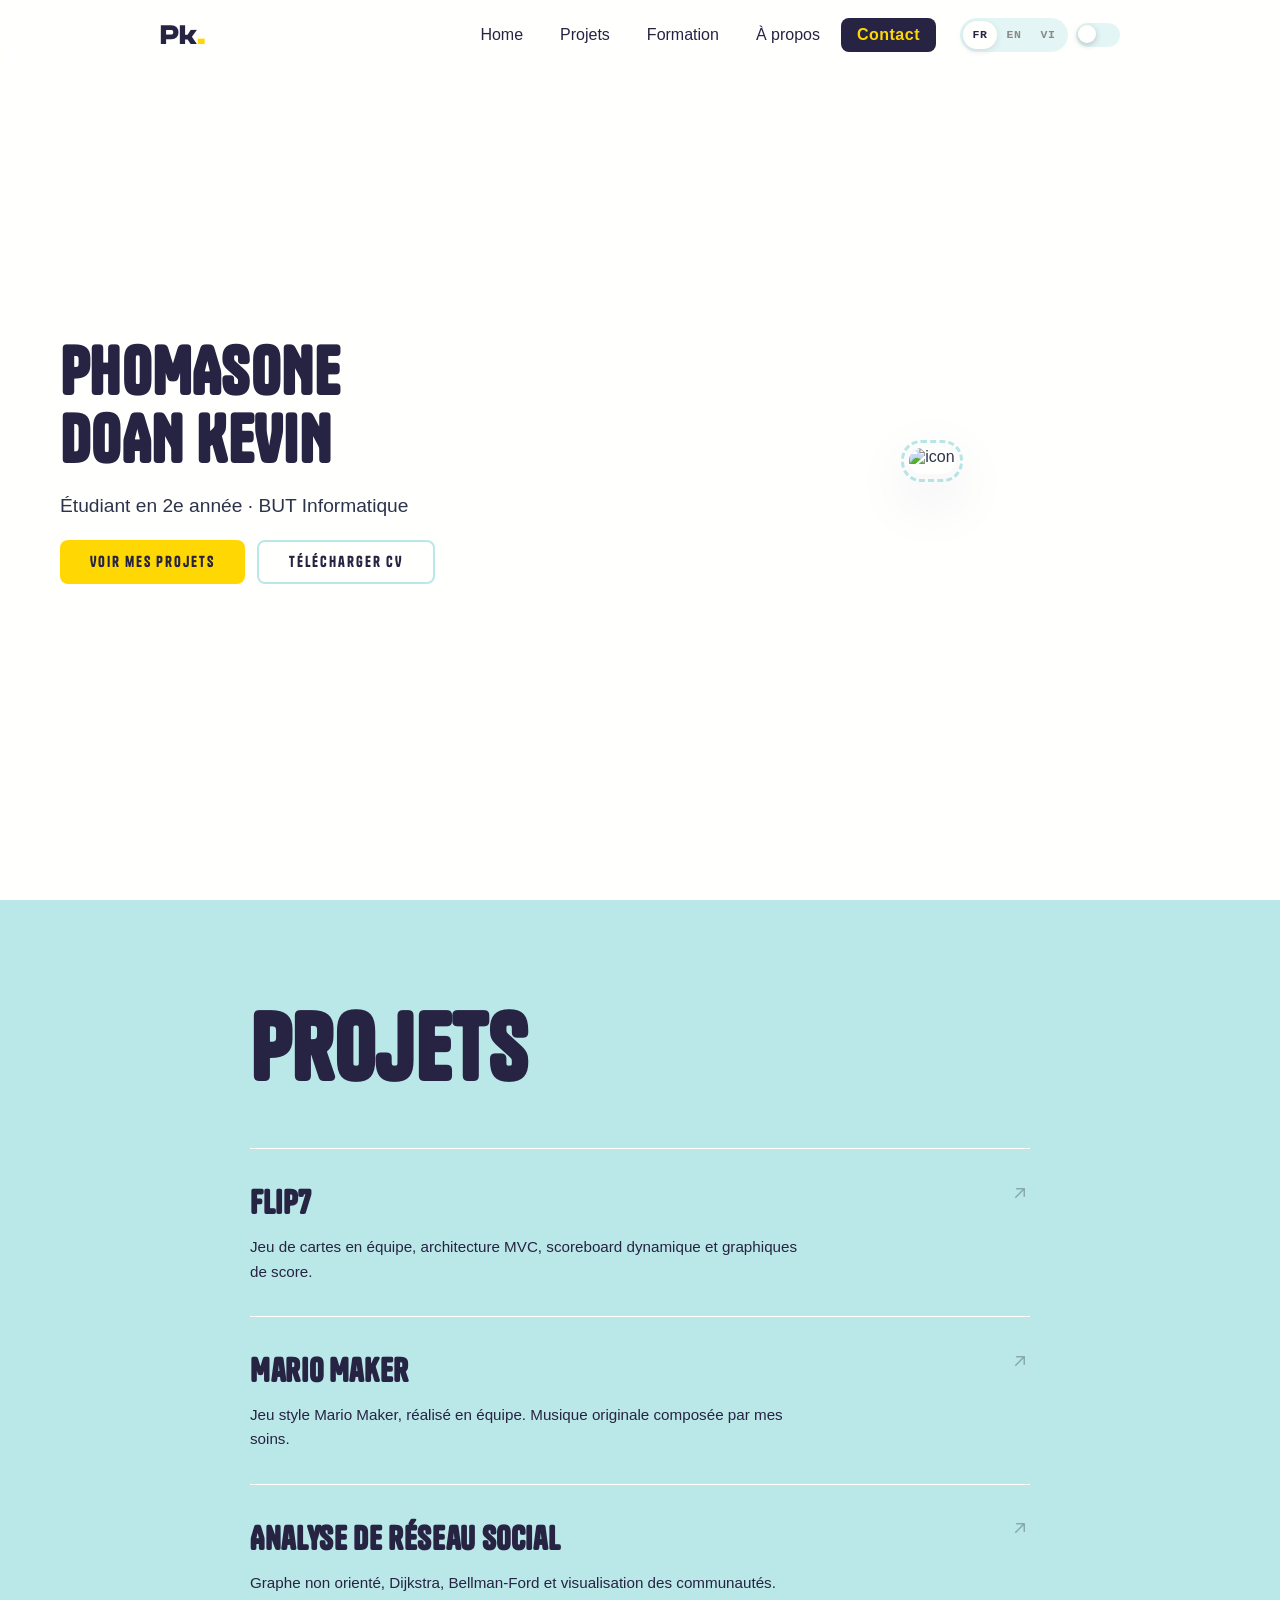
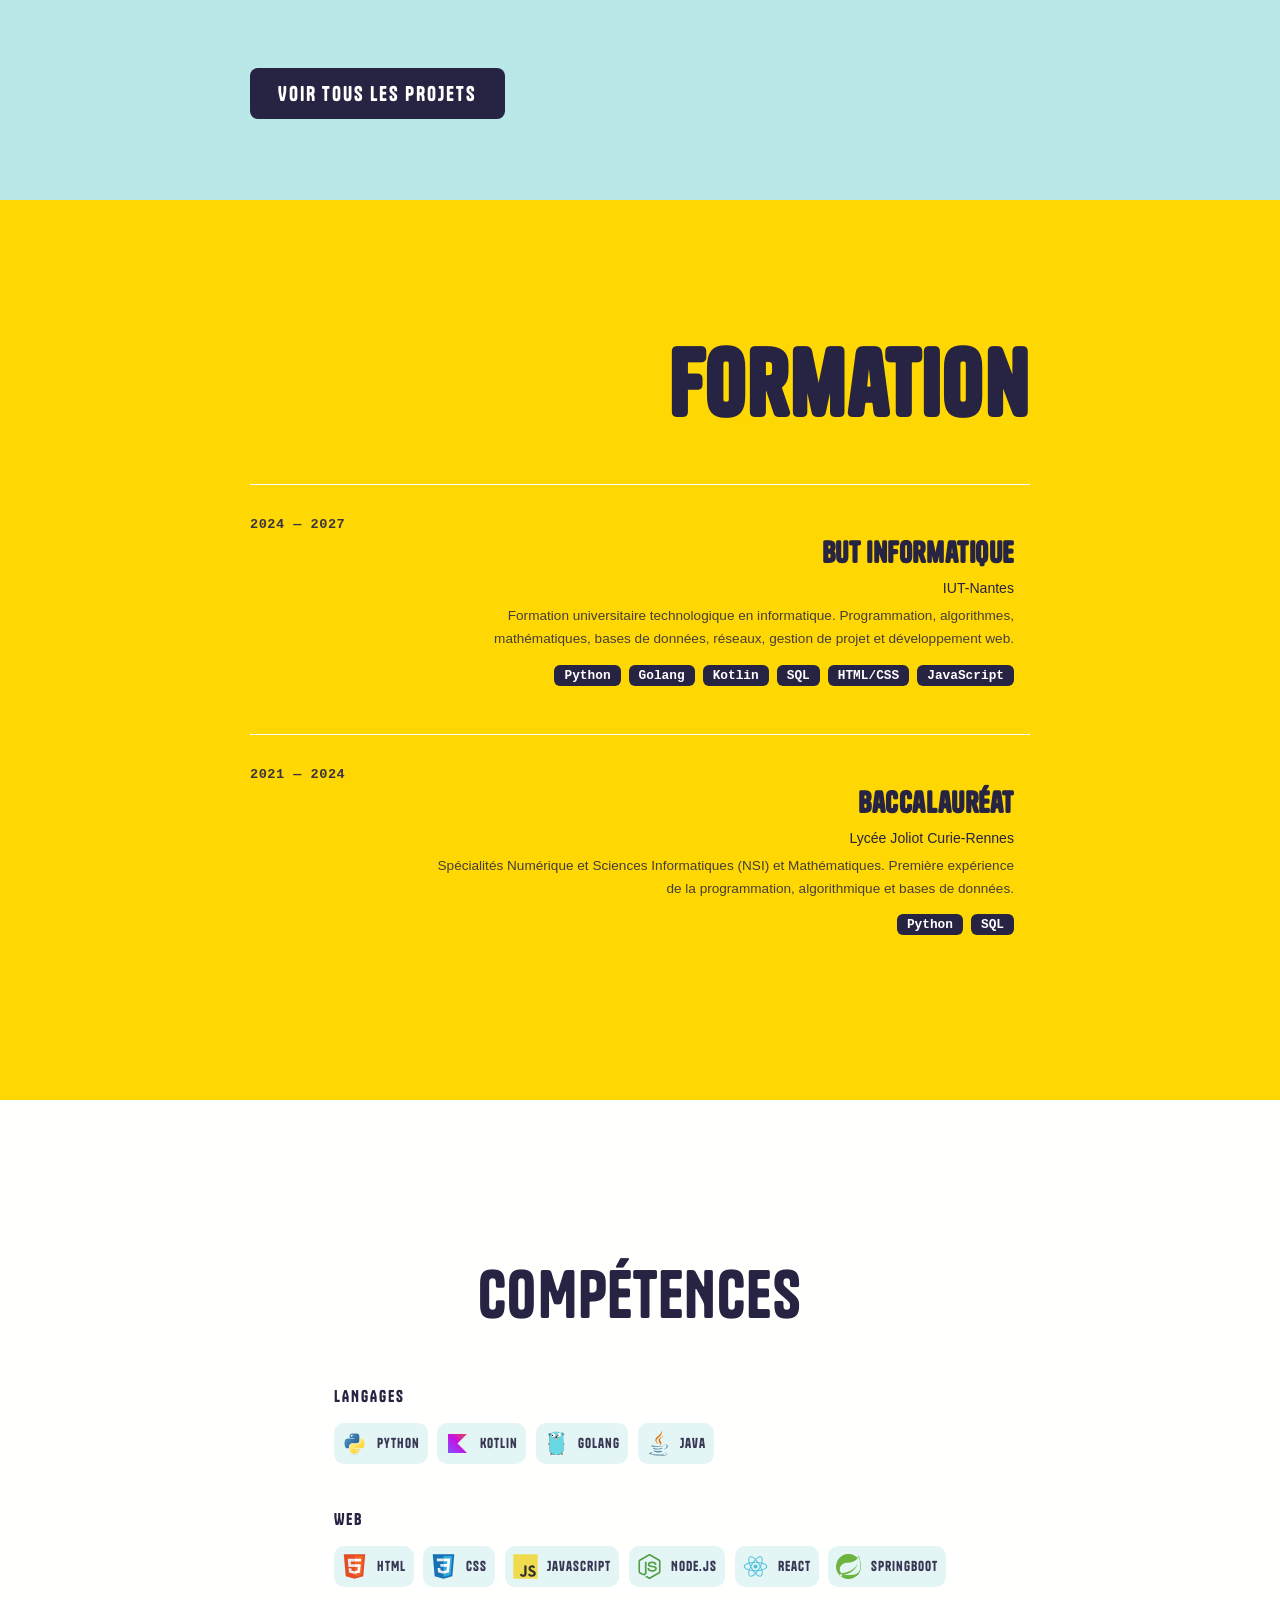
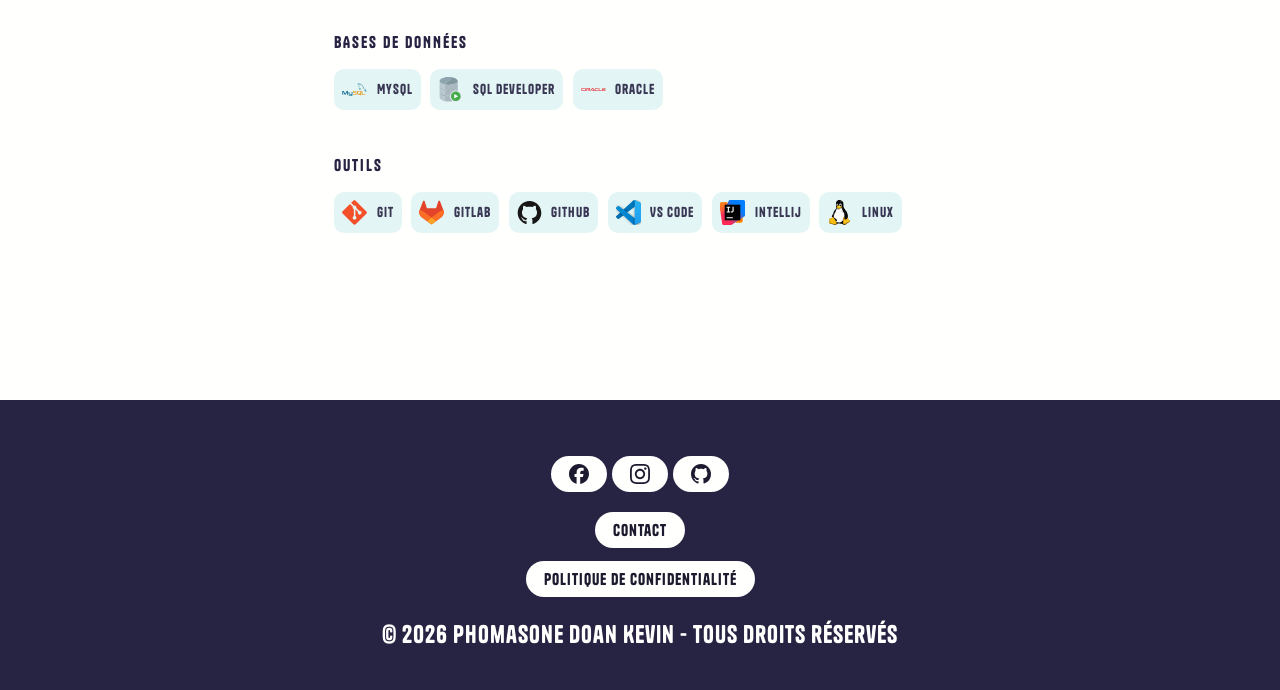
==== commit 50c6eb67: "test linkedin" ====
--- a/index.html
+++ b/index.html
@@ -7,7 +7,6 @@
     <link rel="preload" href="assets/font/Tanker/fonts/Tanker-Regular.woff2" as="font" type="font/woff2" crossorigin>
     <meta name="viewport" content="width=device-width, initial-scale=1.0">
     <title>Kevin Phomasone</title>
-    <script defer src="https://cloud.umami.is/script.js" data-website-id="d459ac0b-8b26-449f-b033-b736650e3a74"></script>
     <meta name="description" content="Portfolio de Kevin Phomasone, étudiant en BUT Informatique à l'IUT de Nantes. Découvrez mes compétences et projets en développement web et logiciel.">
     <link rel="stylesheet" href="assets/font/ClashDisplay/css/clash-display.css">
     <link rel="stylesheet" href="assets/font/Tanker/css/tanker.css">
@@ -16,6 +15,7 @@
     <script src="js/translation.js" defer></script>
     <script src="js/toggle-theme.js" defer></script>
     <script src="js/mobile-menu.js" defer></script>
+    <script defer src="https://cloud.umami.is/script.js" data-website-id="d459ac0b-8b26-449f-b033-b736650e3a74"></script>
 </head>
 <body>
     
@@ -386,7 +386,6 @@
                             <span>Intellij</span>
                         </div>
                         <div class="xp-skill-item">
-                            <?xml version="1.0" encoding="utf-8"?>
                             <svg class="iconSvg" version="1.1" viewBox="0 0 216 256" xmlns="http://www.w3.org/2000/svg" xmlns:xlink="http://www.w3.org/1999/xlink">
                                 <title>Tux</title>
                                 <defs id="tux_fx">
@@ -849,11 +848,11 @@
                     </svg>
                 </a>
 
-                <a href="https://www.linkedin.com/in/phomasone-kevin-537251385/" class="social-btn" aria-label="Profil LinkedIn">
+                <!-- <a href="https://www.linkedin.com/in/phomasone-kevin-537251385/" class="social-btn" aria-label="Profil LinkedIn">
                     <svg aria-hidden="true" focusable="false" viewBox="0 0 24 24" width="20" height="20" fill="currentColor" xmlns="http://www.w3.org/2000/svg">
                         <path d="M20.447 20.452h-3.554v-5.569c0-1.328-.027-3.037-1.852-3.037-1.853 0-2.136 1.445-2.136 2.939v5.667H9.351V9h3.414v1.561h.046c.477-.9 1.637-1.85 3.37-1.85 3.601 0 4.267 2.37 4.267 5.455v6.286zM5.337 7.433c-1.144 0-2.063-.926-2.063-2.065 0-1.138.92-2.063 2.063-2.063 1.14 0 2.064.925 2.064 2.063 0 1.139-.925 2.065-2.064 2.065zm1.782 13.019H3.555V9h3.564v11.452zM22.225 0H1.771C.792 0 0 .774 0 1.729v20.542C0 23.227.792 24 1.771 24h20.451c.979 0 1.778-.773 1.778-1.729V1.73C24 .774 23.205 0 22.225 0z"/>
                     </svg>
-                </a>
+                </a> -->
 
                 <a href="https://github.com/im-midnight" class="social-btn" aria-label="Profil GitHub">
                     <svg aria-hidden="true" focusable="false" viewBox="0 0 24 24" width="20" height="20" fill="currentColor" xmlns="http://www.w3.org/2000/svg">
--- a/index.css
+++ b/index.css
@@ -6,6 +6,7 @@
     --accent:    #ffd803;
     --secondary: #e3f6f5;
     --tertiary:  #bae8e8;
+    --shadow : rgba(39, 35, 67, 0.12);
 
     /* gouttières fluides réutilisées partout à la place de 60px en dur */
     --gutter: clamp(20px, 5vw, 60px);
@@ -29,6 +30,7 @@
     background-color: var(--bg);
     color: var(--paragraph);
     font-family: 'Outfit', sans-serif;
+    transition: background-color 0.3s ease, color 0.3s ease;
 }
 .langWrap {
     display: inline-flex;
@@ -51,7 +53,7 @@
     font-size: 0.72rem;
     font-weight: 600;
     letter-spacing: 0.5px;
-    color: var(--paragraph);
+    color: #8a8a8a;
     position: relative;
     z-index: 2;
     cursor: pointer;
@@ -92,11 +94,6 @@
     color: var(--headline);
 }
 
-#lang-toggle:hover {
-    background-color: var(--paragraph, #ffffff);
-    color: var(--bg, #000000);
-} 
-  
 #progress {
     z-index: 9999;
     position: fixed;
@@ -150,7 +147,7 @@
     gap: 8px;
     align-items: center;
     padding: 1rem var(--gutter) 4rem;
-    min-height: calc(100vh - 72px);
+    min-height: calc(100vh - 70px);
 }
 header {
     position: sticky;
@@ -313,16 +310,6 @@
     box-shadow: 0 20px 60px rgba(39, 35, 67, 0.15);
 }
 
-.image-wrapper .icon-dark {
-    display: none;
-}
-
-[data-theme="dark"] .image-wrapper .icon-light {
-    display: none;
-}
-[data-theme="dark"] .image-wrapper .icon-dark {
-    display: block;
-}
 /* Hamburger */
 .hamburger {
     display: none;
@@ -569,7 +556,7 @@
 
 .teaser-item:hover .teaser-item-icon {
     opacity: 1;
-    color: var(--accent);
+    color: #ffd803;
     transform: translate(4px, -4px);
 }
 
@@ -577,7 +564,6 @@
     display: inline-block;
     margin-top: 2.5rem;
     font-family: 'Tanker-Regular',sans-serif;
-    letter-spacing: .02em;
     font-size: 20px;
     font-weight: 100;
     text-transform: uppercase;
@@ -697,27 +683,6 @@
     }
 }
 
-.social-pill {
-    display: inline-flex;
-    align-items: center;
-    gap: 0.5rem;
-    padding: 8px 14px;
-    background: var(--bg);
-    border: 1.5px solid var(--tertiary);
-    border-radius: 100px;
-    font-family: 'DM Mono', monospace;
-    font-size: 0.7rem;
-    color: var(--headline);
-    text-decoration: none;
-    transition: all 0.2s;
-}
-.social-pill:hover {
-    background: var(--headline);
-    color: var(--accent);
-    border-color: var(--headline);
-    transform: translateY(-2px);
-}
-
 
 
 .iconSvg{
@@ -764,7 +729,7 @@
 .xp-skill-card:hover {
     transform: translateY(-4px);
     background: var(--bg);
-    box-shadow: 0 16px 40px rgba(39, 35, 67, 0.12);
+    box-shadow: 0 16px 40px rgba(89, 88, 94, 0.12);
 }
 
 .xp-skill-card-title {
@@ -863,6 +828,7 @@
     justify-content: center;
     flex-wrap: wrap;
     list-style: none;
+    transition: color 0.2s, transform 0.2s;
 }
 
 .footer .row ul li{
@@ -878,10 +844,6 @@
     background-color: #fffffe;
     border-radius: 100px;
     padding: 8px 18px;
-}
-
-.footer .row ul {
-    transition: color 0.2s, transform 0.2s;
 }
 
 .footer .row ul :hover {
@@ -910,7 +872,6 @@
 
 /* ligne de copyright */
 .footer .row:last-child {
-  font-family: 'Outfit', sans-serif;
   font-size: 1.5rem;
   letter-spacing: 1px;
   color: #fffffe;
@@ -963,9 +924,6 @@
 @media (max-width: 600px) {
     .contact-wrap { padding: 3rem 1.2rem 5rem; }
     .contact-form-card { padding: 1.75rem 1.25rem; }
-    .timeline { padding-left: 2.95rem; }
-    .timeline-dot { left: -2.25rem; }
-    .timeline-header { flex-direction: column; gap: 0.4rem; }
 }
 
 /* petits téléphones : réduit encore la gouttière et les cartes du
@@ -977,28 +935,39 @@
     .name-introduction { gap: 1rem; }
     .hero-cta { gap: 8px; }
     .cta-primary, .cta-secondary { padding: 10px 20px; }
-    .timeline-card { padding: 1.25rem; }
 }
 
 
 /* ── Dark mode : dérivé de la palette Happy Hues (pas de nouvelles teintes) ── */
 [data-theme="dark"] {
-    --bg:        #1c1a2e; /* variante assombrie de --headline (#272343) */
+    --bg:        #16161a; /* variante assombrie de --headline (#272343) */
     --headline:  #fffffe; /* devient le --bg clair d'origine */
-    --paragraph: #b6b4cf; /* --paragraph éclairci pour rester lisible sur fond sombre */
-    --accent:    #402c90; /* inchangé : reste le point chaud, comme la lumière aux fenêtres */
-    --secondary: #322f4d; /* --secondary assombri, garde la même teinte violette */
-    --tertiary:  #312c56; /* --tertiary assombri, sert de bordures/contours */
+    --paragraph: #94a1b2; /* --paragraph éclairci pour rester lisible sur fond sombre */
+    --accent:    #393ea9; /* inchangé : reste le point chaud, comme la lumière aux fenêtres */
+    --secondary: #1e2a63; /* --secondary assombri, garde la même teinte violette */
+    --tertiary:  #1e2a63; /* --tertiary assombri, sert de bordures/contours */
+    --shadow: rgba(96, 95, 104, 0.12);
 }
 
 /* le footer utilise --headline comme fond en light mode ;
    en dark mode --headline devient blanc, donc on force un fond sombre ici */
 [data-theme="dark"] .footer {
+    background-position: bottom ;
+    background-image: url('assets/background-footer-dark.webp');
+}
+.image-wrapper .icon-dark {
+    display: none;
+}
+
+[data-theme="dark"] .footer {
     background-color: var(--bg);
 }
 
-body {
-    transition: background-color 0.3s ease, color 0.3s ease;
+[data-theme="dark"] .image-wrapper .icon-light {
+    display: none;
+}
+[data-theme="dark"] .image-wrapper .icon-dark {
+    display: block;
 }
 
 /* ── Toggle thème (même logique visuelle que .langWrap) ── */
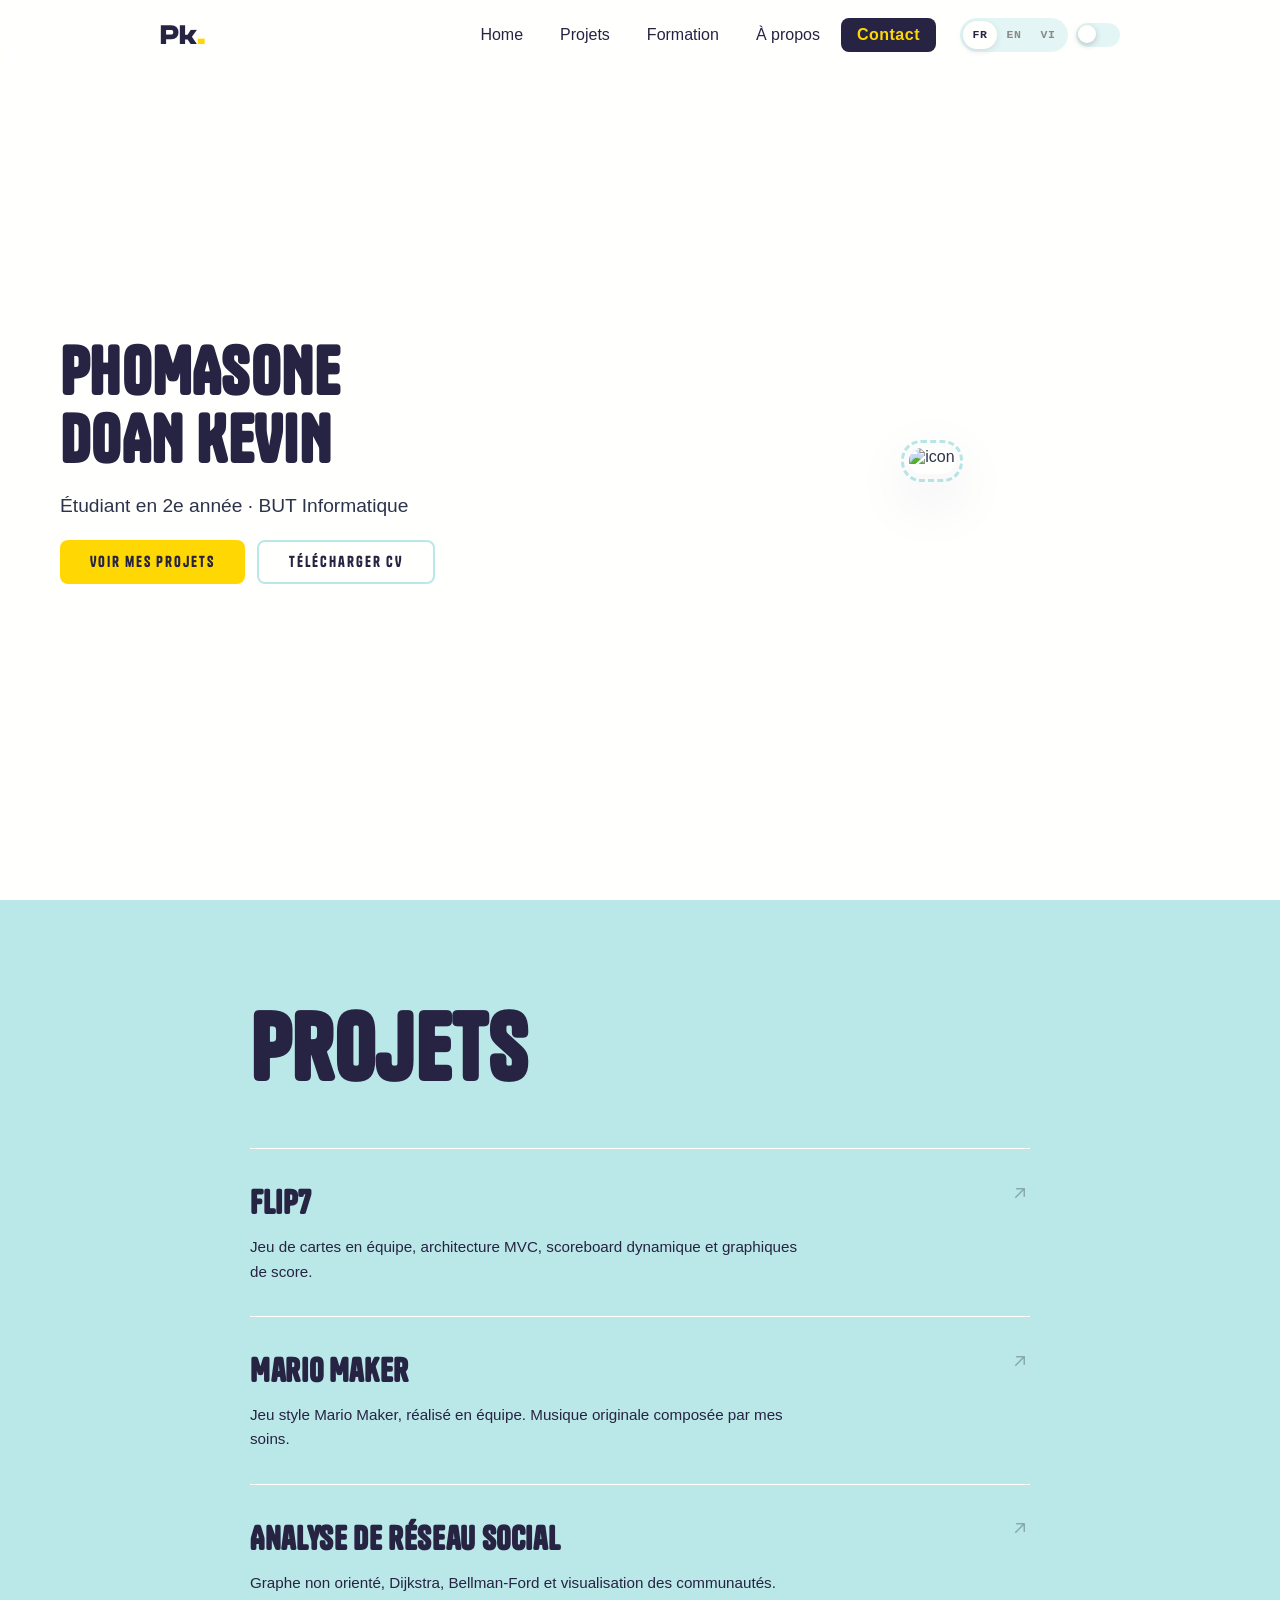
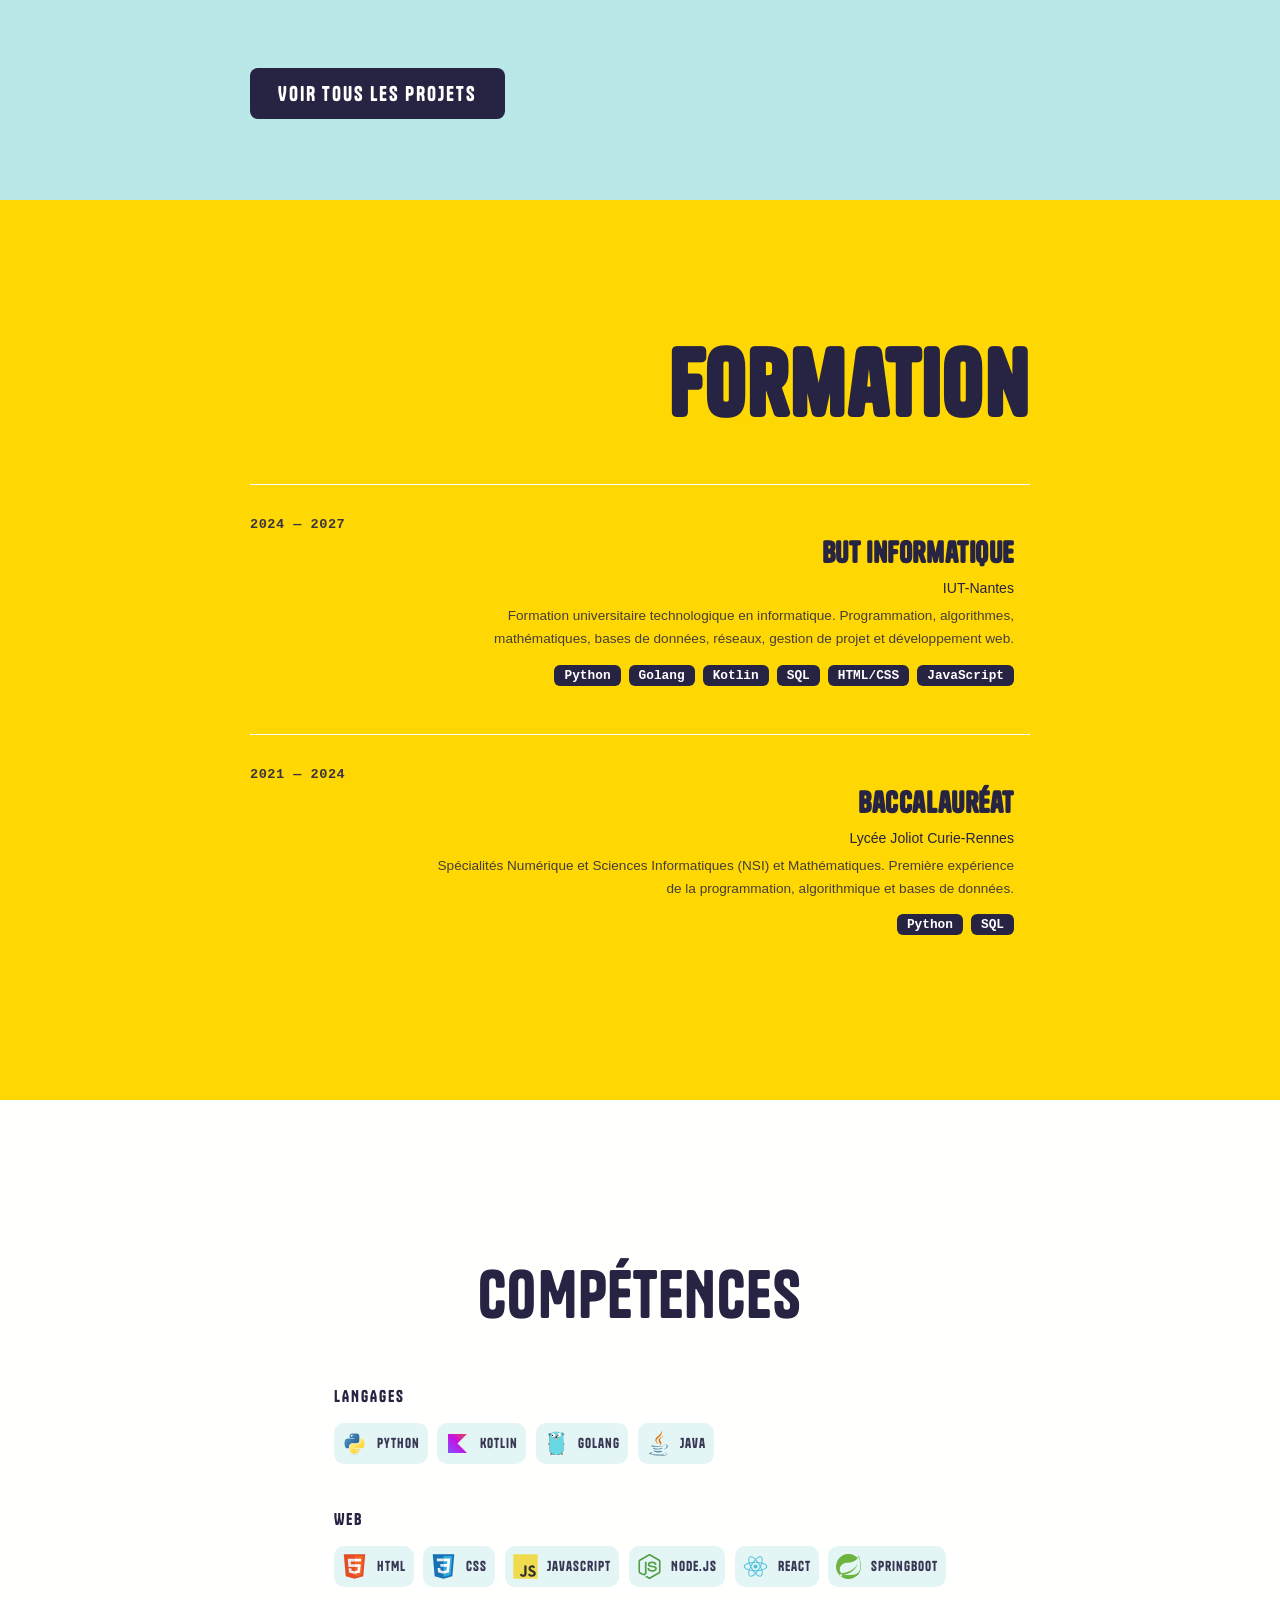
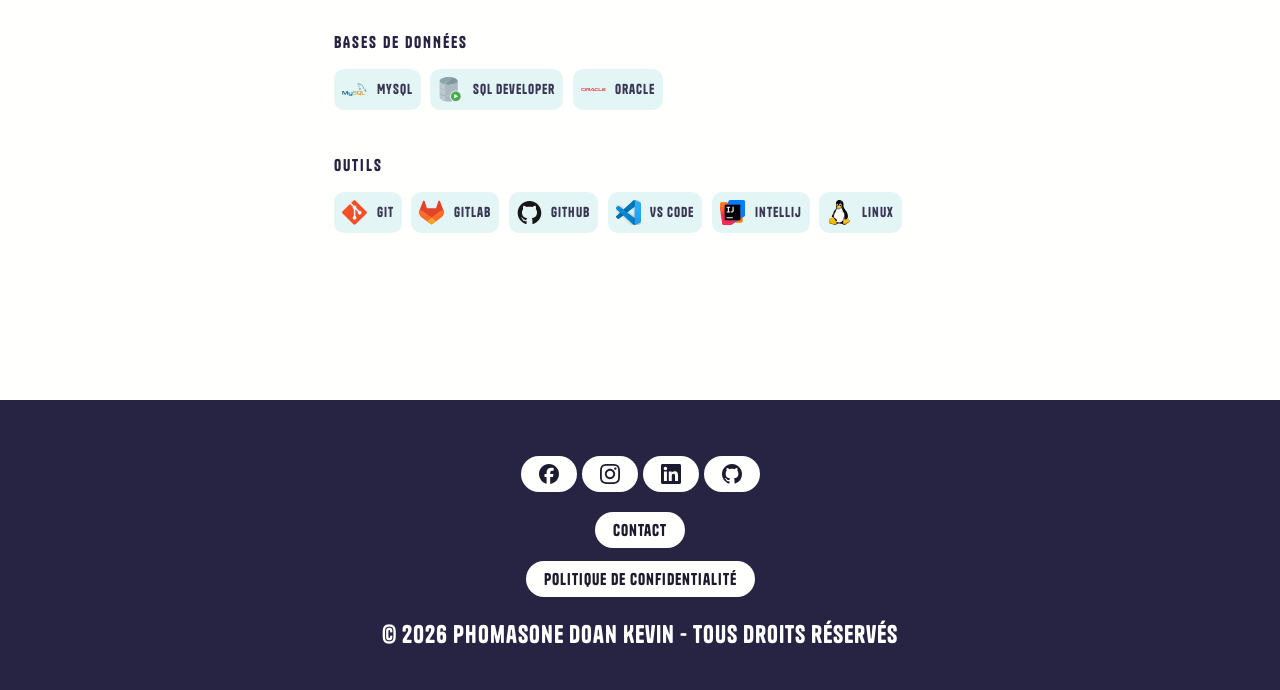
==== commit a197e6d1: "ajout linkedin" ====
--- a/index.html
+++ b/index.html
@@ -848,11 +848,11 @@
                     </svg>
                 </a>
 
-                <!-- <a href="https://www.linkedin.com/in/phomasone-kevin-537251385/" class="social-btn" aria-label="Profil LinkedIn">
+                <a href="https://www.linkedin.com/in/phomasone-kevin-537251385/" class="social-btn" aria-label="Profil LinkedIn">
                     <svg aria-hidden="true" focusable="false" viewBox="0 0 24 24" width="20" height="20" fill="currentColor" xmlns="http://www.w3.org/2000/svg">
                         <path d="M20.447 20.452h-3.554v-5.569c0-1.328-.027-3.037-1.852-3.037-1.853 0-2.136 1.445-2.136 2.939v5.667H9.351V9h3.414v1.561h.046c.477-.9 1.637-1.85 3.37-1.85 3.601 0 4.267 2.37 4.267 5.455v6.286zM5.337 7.433c-1.144 0-2.063-.926-2.063-2.065 0-1.138.92-2.063 2.063-2.063 1.14 0 2.064.925 2.064 2.063 0 1.139-.925 2.065-2.064 2.065zm1.782 13.019H3.555V9h3.564v11.452zM22.225 0H1.771C.792 0 0 .774 0 1.729v20.542C0 23.227.792 24 1.771 24h20.451c.979 0 1.778-.773 1.778-1.729V1.73C24 .774 23.205 0 22.225 0z"/>
                     </svg>
-                </a> -->
+                </a>
 
                 <a href="https://github.com/im-midnight" class="social-btn" aria-label="Profil GitHub">
                     <svg aria-hidden="true" focusable="false" viewBox="0 0 24 24" width="20" height="20" fill="currentColor" xmlns="http://www.w3.org/2000/svg">
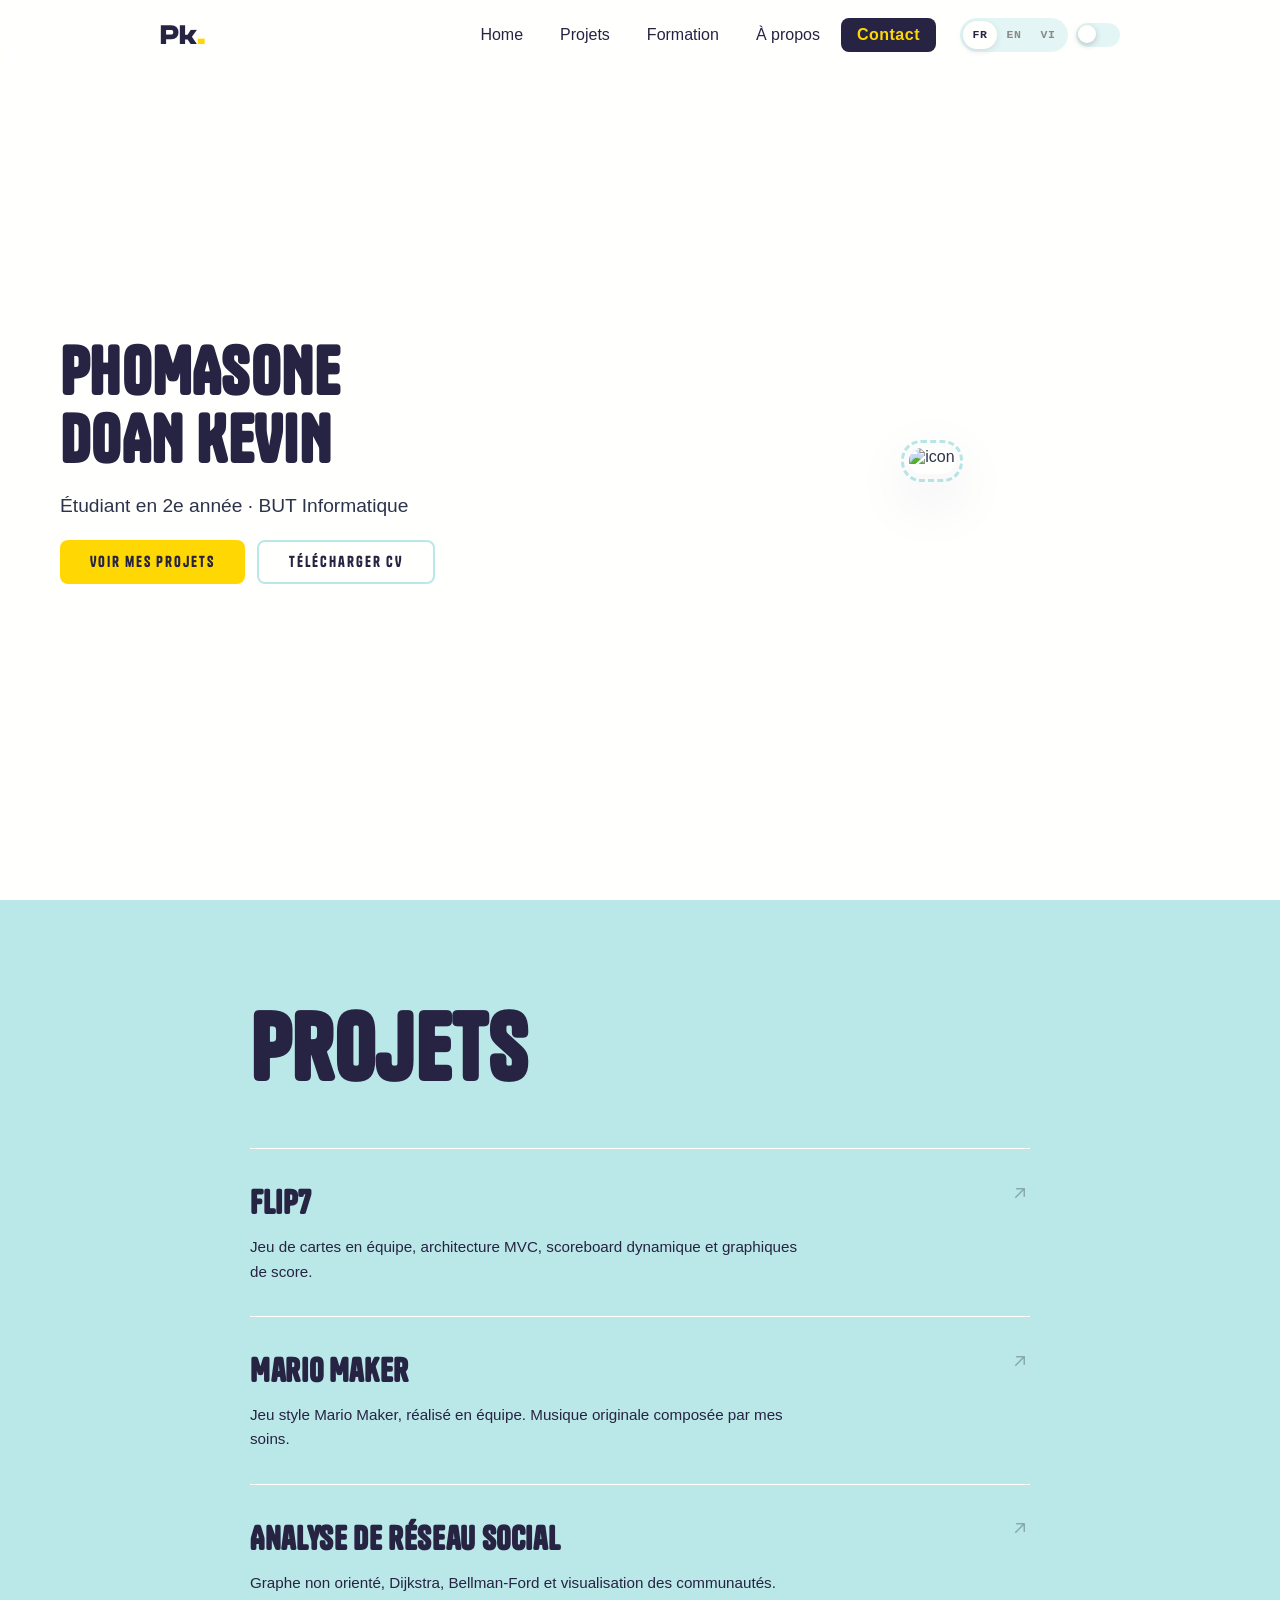
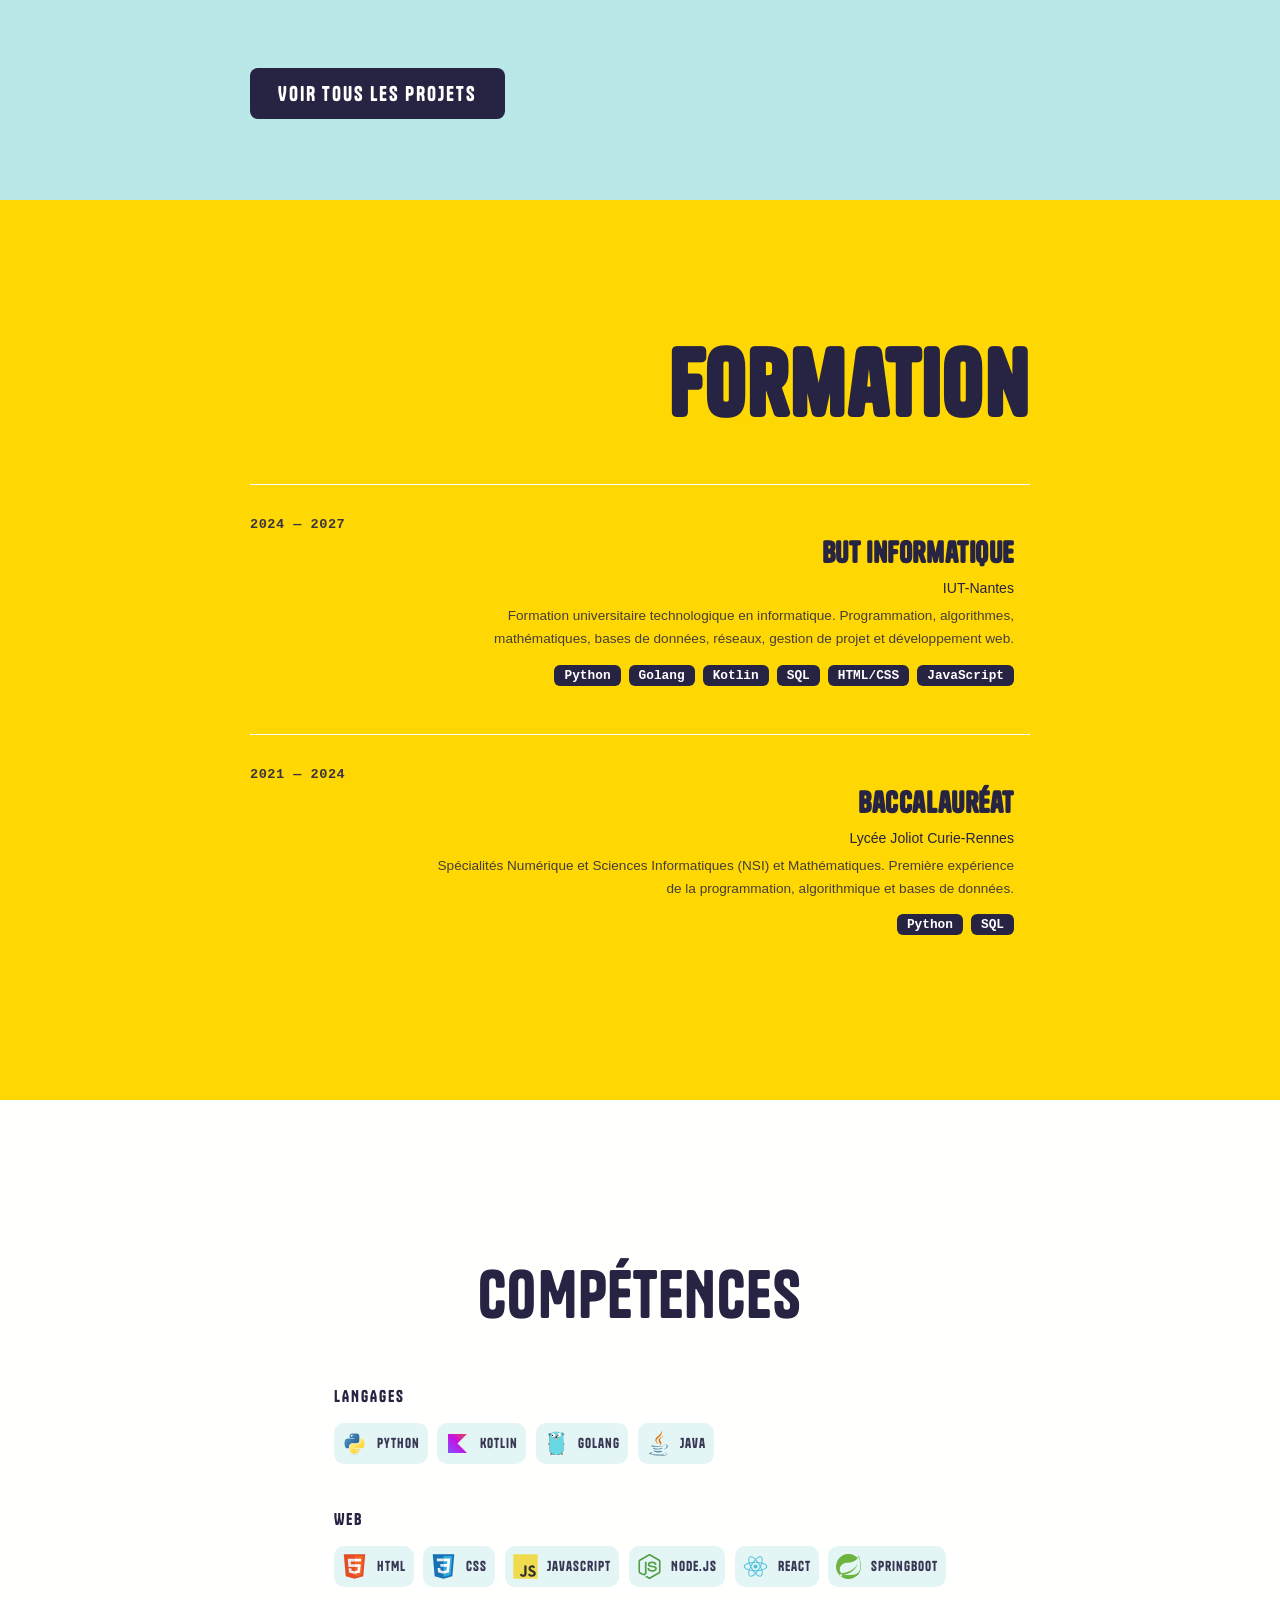
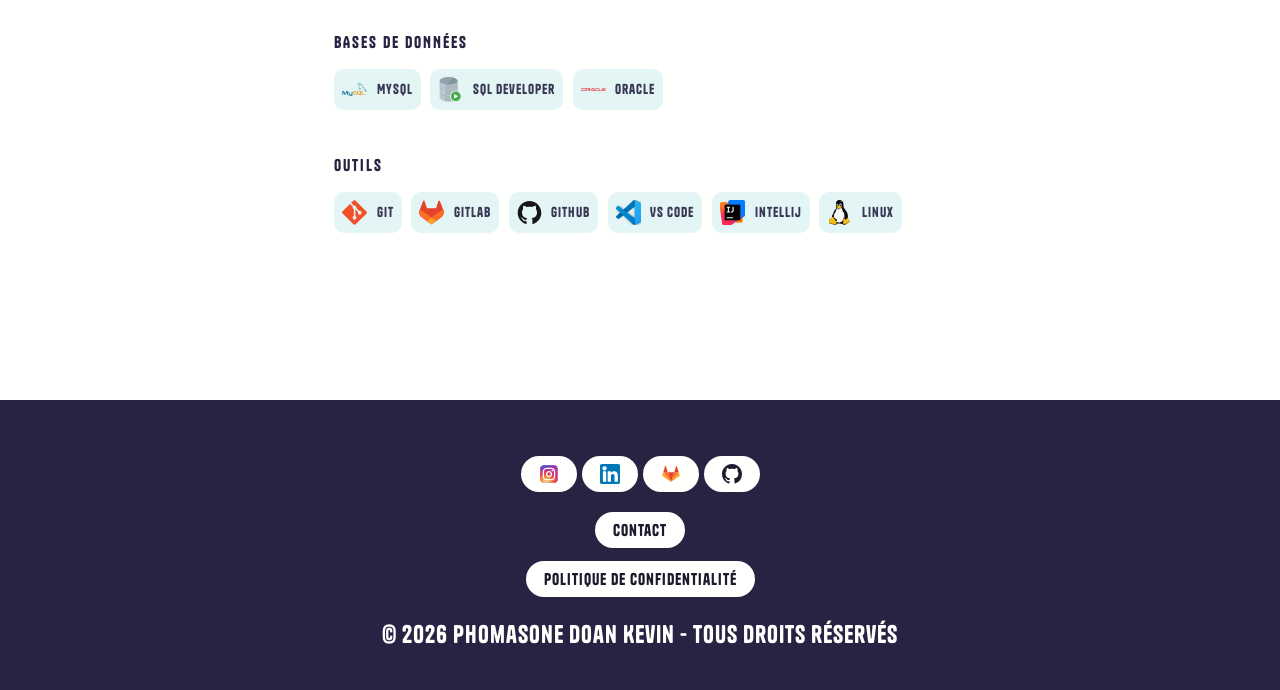
==== commit 3ed1a526: "update link icon, replace facebook by gitlab" ====
--- a/index.html
+++ b/index.html
@@ -836,24 +836,57 @@
     <footer>
         <div class="footer">
             <div class="row">
-                <a href="https://www.facebook.com/profile.php?id=100073947349521&sk=directory_intro" class="social-btn" aria-label="Profil Facebook">
-                    <svg aria-hidden="true" focusable="false" viewBox="0 0 24 24" width="20" height="20" fill="currentColor" xmlns="http://www.w3.org/2000/svg">
-                        <path d="M9.101 23.691v-7.98H6.627v-3.667h2.474v-1.58c0-4.085 1.848-5.978 5.858-5.978.401 0 .955.042 1.468.103a8.68 8.68 0 0 1 1.141.195v3.325a8.623 8.623 0 0 0-.653-.036 26.805 26.805 0 0 0-.733-.009c-.707 0-1.259.096-1.675.309a1.686 1.686 0 0 0-.679.622c-.258.42-.374.995-.374 1.752v1.297h3.919l-.386 2.103-.287 1.564h-3.246v8.245C19.396 23.238 24 18.179 24 12.044c0-6.627-5.373-12-12-12s-12 5.373-12 12c0 5.628 3.874 10.35 9.101 11.647Z"/>
+                
+                <a href="https://www.instagram.com/im._.kebin/" class="social-btn" aria-label="Profil Instagram">
+                    <?xml version="1.0" encoding="utf-8"?><!-- Uploaded to: SVG Repo, www.svgrepo.com, Generator: SVG Repo Mixer Tools -->
+                    <svg width="20" height="20" viewBox="0 0 32 32" fill="none" xmlns="http://www.w3.org/2000/svg">
+                    <rect x="2" y="2" width="28" height="28" rx="6" fill="url(#paint0_radial_87_7153)"/>
+                    <rect x="2" y="2" width="28" height="28" rx="6" fill="url(#paint1_radial_87_7153)"/>
+                    <rect x="2" y="2" width="28" height="28" rx="6" fill="url(#paint2_radial_87_7153)"/>
+                    <path d="M23 10.5C23 11.3284 22.3284 12 21.5 12C20.6716 12 20 11.3284 20 10.5C20 9.67157 20.6716 9 21.5 9C22.3284 9 23 9.67157 23 10.5Z" fill="white"/>
+                    <path fill-rule="evenodd" clip-rule="evenodd" d="M16 21C18.7614 21 21 18.7614 21 16C21 13.2386 18.7614 11 16 11C13.2386 11 11 13.2386 11 16C11 18.7614 13.2386 21 16 21ZM16 19C17.6569 19 19 17.6569 19 16C19 14.3431 17.6569 13 16 13C14.3431 13 13 14.3431 13 16C13 17.6569 14.3431 19 16 19Z" fill="white"/>
+                    <path fill-rule="evenodd" clip-rule="evenodd" d="M6 15.6C6 12.2397 6 10.5595 6.65396 9.27606C7.2292 8.14708 8.14708 7.2292 9.27606 6.65396C10.5595 6 12.2397 6 15.6 6H16.4C19.7603 6 21.4405 6 22.7239 6.65396C23.8529 7.2292 24.7708 8.14708 25.346 9.27606C26 10.5595 26 12.2397 26 15.6V16.4C26 19.7603 26 21.4405 25.346 22.7239C24.7708 23.8529 23.8529 24.7708 22.7239 25.346C21.4405 26 19.7603 26 16.4 26H15.6C12.2397 26 10.5595 26 9.27606 25.346C8.14708 24.7708 7.2292 23.8529 6.65396 22.7239C6 21.4405 6 19.7603 6 16.4V15.6ZM15.6 8H16.4C18.1132 8 19.2777 8.00156 20.1779 8.0751C21.0548 8.14674 21.5032 8.27659 21.816 8.43597C22.5686 8.81947 23.1805 9.43139 23.564 10.184C23.7234 10.4968 23.8533 10.9452 23.9249 11.8221C23.9984 12.7223 24 13.8868 24 15.6V16.4C24 18.1132 23.9984 19.2777 23.9249 20.1779C23.8533 21.0548 23.7234 21.5032 23.564 21.816C23.1805 22.5686 22.5686 23.1805 21.816 23.564C21.5032 23.7234 21.0548 23.8533 20.1779 23.9249C19.2777 23.9984 18.1132 24 16.4 24H15.6C13.8868 24 12.7223 23.9984 11.8221 23.9249C10.9452 23.8533 10.4968 23.7234 10.184 23.564C9.43139 23.1805 8.81947 22.5686 8.43597 21.816C8.27659 21.5032 8.14674 21.0548 8.0751 20.1779C8.00156 19.2777 8 18.1132 8 16.4V15.6C8 13.8868 8.00156 12.7223 8.0751 11.8221C8.14674 10.9452 8.27659 10.4968 8.43597 10.184C8.81947 9.43139 9.43139 8.81947 10.184 8.43597C10.4968 8.27659 10.9452 8.14674 11.8221 8.0751C12.7223 8.00156 13.8868 8 15.6 8Z" fill="white"/>
+                    <defs>
+                    <radialGradient id="paint0_radial_87_7153" cx="0" cy="0" r="1" gradientUnits="userSpaceOnUse" gradientTransform="translate(12 23) rotate(-55.3758) scale(25.5196)">
+                    <stop stop-color="#B13589"/>
+                    <stop offset="0.79309" stop-color="#C62F94"/>
+                    <stop offset="1" stop-color="#8A3AC8"/>
+                    </radialGradient>
+                    <radialGradient id="paint1_radial_87_7153" cx="0" cy="0" r="1" gradientUnits="userSpaceOnUse" gradientTransform="translate(11 31) rotate(-65.1363) scale(22.5942)">
+                    <stop stop-color="#E0E8B7"/>
+                    <stop offset="0.444662" stop-color="#FB8A2E"/>
+                    <stop offset="0.71474" stop-color="#E2425C"/>
+                    <stop offset="1" stop-color="#E2425C" stop-opacity="0"/>
+                    </radialGradient>
+                    <radialGradient id="paint2_radial_87_7153" cx="0" cy="0" r="1" gradientUnits="userSpaceOnUse" gradientTransform="translate(0.500002 3) rotate(-8.1301) scale(38.8909 8.31836)">
+                    <stop offset="0.156701" stop-color="#406ADC"/>
+                    <stop offset="0.467799" stop-color="#6A45BE"/>
+                    <stop offset="1" stop-color="#6A45BE" stop-opacity="0"/>
+                    </radialGradient>
+                    </defs>
                     </svg>
                 </a>
 
-                <a href="https://www.instagram.com/im._.kebin/" class="social-btn" aria-label="Profil Instagram">
-                    <svg aria-hidden="true" focusable="false" viewBox="0 0 24 24" width="20" height="20" fill="currentColor" xmlns="http://www.w3.org/2000/svg">
-                        <path d="M12 2.163c3.204 0 3.584.012 4.85.07 3.252.148 4.771 1.691 4.919 4.919.058 1.265.069 1.645.069 4.849 0 3.205-.012 3.584-.069 4.849-.149 3.225-1.664 4.771-4.919 4.919-1.266.058-1.644.07-4.85.07-3.204 0-3.584-.012-4.849-.07-3.26-.149-4.771-1.699-4.919-4.92-.058-1.265-.07-1.644-.07-4.849 0-3.204.013-3.583.07-4.849.149-3.227 1.664-4.771 4.919-4.919 1.266-.057 1.645-.069 4.849-.069zm0-2.163c-3.259 0-3.667.014-4.947.072-4.358.2-6.78 2.618-6.98 6.98-.059 1.281-.073 1.689-.073 4.948 0 3.259.014 3.668.072 4.948.2 4.358 2.618 6.78 6.98 6.98 1.281.058 1.689.072 4.948.072 3.259 0 3.668-.014 4.948-.072 4.354-.2 6.782-2.618 6.979-6.98.059-1.28.073-1.689.073-4.948 0-3.259-.014-3.667-.072-4.947-.196-4.354-2.617-6.78-6.979-6.98-1.281-.059-1.69-.073-4.949-.073zm0 5.838c-3.403 0-6.162 2.759-6.162 6.162s2.759 6.163 6.162 6.163 6.162-2.759 6.162-6.163c0-3.403-2.759-6.162-6.162-6.162zm0 10.162c-2.209 0-4-1.79-4-4 0-2.209 1.791-4 4-4s4 1.791 4 4c0 2.21-1.791 4-4 4zm6.406-11.845c-.796 0-1.441.645-1.441 1.44s.645 1.44 1.441 1.44c.795 0 1.439-.645 1.439-1.44s-.644-1.44-1.439-1.44z"/>
+                <a href="https://www.linkedin.com/in/phomasone-kevin-537251385/" class="social-btn" aria-label="Profil LinkedIn">
+                    <?xml version="1.0" encoding="iso-8859-1"?>
+                        <!-- Uploaded to: SVG Repo, www.svgrepo.com, Generator: SVG Repo Mixer Tools -->
+                    <svg height="20" width="20" version="1.1" id="Layer_1" xmlns="http://www.w3.org/2000/svg" xmlns:xlink="http://www.w3.org/1999/xlink" 
+                        viewBox="0 0 382 382" xml:space="preserve">
+                    <path style="fill:#0077B7;" d="M347.445,0H34.555C15.471,0,0,15.471,0,34.555v312.889C0,366.529,15.471,382,34.555,382h312.889
+                        C366.529,382,382,366.529,382,347.444V34.555C382,15.471,366.529,0,347.445,0z M118.207,329.844c0,5.554-4.502,10.056-10.056,10.056
+                        H65.345c-5.554,0-10.056-4.502-10.056-10.056V150.403c0-5.554,4.502-10.056,10.056-10.056h42.806
+                        c5.554,0,10.056,4.502,10.056,10.056V329.844z M86.748,123.432c-22.459,0-40.666-18.207-40.666-40.666S64.289,42.1,86.748,42.1
+                        s40.666,18.207,40.666,40.666S109.208,123.432,86.748,123.432z M341.91,330.654c0,5.106-4.14,9.246-9.246,9.246H286.73
+                        c-5.106,0-9.246-4.14-9.246-9.246v-84.168c0-12.556,3.683-55.021-32.813-55.021c-28.309,0-34.051,29.066-35.204,42.11v97.079
+                        c0,5.106-4.139,9.246-9.246,9.246h-44.426c-5.106,0-9.246-4.14-9.246-9.246V149.593c0-5.106,4.14-9.246,9.246-9.246h44.426
+                        c5.106,0,9.246,4.14,9.246,9.246v15.655c10.497-15.753,26.097-27.912,59.312-27.912c73.552,0,73.131,68.716,73.131,106.472
+                        L341.91,330.654L341.91,330.654z"/>
                     </svg>
                 </a>
-
-                <a href="https://www.linkedin.com/in/phomasone-kevin-537251385/" class="social-btn" aria-label="Profil LinkedIn">
-                    <svg aria-hidden="true" focusable="false" viewBox="0 0 24 24" width="20" height="20" fill="currentColor" xmlns="http://www.w3.org/2000/svg">
-                        <path d="M20.447 20.452h-3.554v-5.569c0-1.328-.027-3.037-1.852-3.037-1.853 0-2.136 1.445-2.136 2.939v5.667H9.351V9h3.414v1.561h.046c.477-.9 1.637-1.85 3.37-1.85 3.601 0 4.267 2.37 4.267 5.455v6.286zM5.337 7.433c-1.144 0-2.063-.926-2.063-2.065 0-1.138.92-2.063 2.063-2.063 1.14 0 2.064.925 2.064 2.063 0 1.139-.925 2.065-2.064 2.065zm1.782 13.019H3.555V9h3.564v11.452zM22.225 0H1.771C.792 0 0 .774 0 1.729v20.542C0 23.227.792 24 1.771 24h20.451c.979 0 1.778-.773 1.778-1.729V1.73C24 .774 23.205 0 22.225 0z"/>
-                    </svg>
+                <a href="https://gitlab.univ-nantes.fr/E252548J" class="social-btn" aria-label="Profil Gitlab">
+                    <?xml version="1.0" encoding="utf-8"?><!-- Uploaded to: SVG Repo, www.svgrepo.com, Generator: SVG Repo Mixer Tools -->
+                    <svg width="20" height="20" viewBox="0 0 32 32" xmlns="http://www.w3.org/2000/svg"><title>file_type_gitlab</title><polygon points="16 28.896 16 28.896 21.156 13.029 10.844 13.029 16 28.896" style="fill:#e24329"/><polygon points="16 28.896 10.844 13.029 3.619 13.029 16 28.896" style="fill:#fc6d26"/><path d="M3.619,13.029h0L2.052,17.851a1.067,1.067,0,0,0,.388,1.193L16,28.9,3.619,13.029Z" style="fill:#fca326"/><path d="M3.619,13.029h7.225L7.739,3.473a.534.534,0,0,0-1.015,0L3.619,13.029Z" style="fill:#e24329"/><polygon points="16 28.896 21.156 13.029 28.381 13.029 16 28.896" style="fill:#fc6d26"/><path d="M28.381,13.029h0l1.567,4.822a1.067,1.067,0,0,1-.388,1.193L16,28.9,28.381,13.029Z" style="fill:#fca326"/><path d="M28.381,13.029H21.156l3.105-9.557a.534.534,0,0,1,1.015,0l3.105,9.557Z" style="fill:#e24329"/></svg>
                 </a>
-
                 <a href="https://github.com/im-midnight" class="social-btn" aria-label="Profil GitHub">
                     <svg aria-hidden="true" focusable="false" viewBox="0 0 24 24" width="20" height="20" fill="currentColor" xmlns="http://www.w3.org/2000/svg">
                         <path d="M12 0C5.37 0 0 5.37 0 12c0 5.31 3.435 9.795 8.205 11.385.6.105.825-.255.825-.57 0-.285-.015-1.23-.015-2.235-3.015.555-3.795-.735-4.035-1.41-.135-.345-.72-1.41-1.23-1.695-.42-.225-1.02-.78-.015-.795.945-.015 1.62.87 1.845 1.23 1.08 1.815 2.805 1.305 3.495.99.105-.78.42-1.305.765-1.605-2.67-.3-5.46-1.335-5.46-5.925 0-1.305.465-2.385 1.23-3.225-.12-.3-.54-1.53.12-3.18 0 0 1.005-.315 3.3 1.23.96-.27 1.98-.405 3-.405s2.04.135 3 .405c2.295-1.56 3.3-1.23 3.3-1.23.66 1.65.24 2.88.12 3.18.765.84 1.23 1.905 1.23 3.225 0 4.605-2.805 5.625-5.475 5.925.435.375.81 1.095.81 2.22 0 1.605-.015 2.895-.015 3.3 0 .315.225.69.825.57A12.02 12.02 0 0024 12c0-6.63-5.37-12-12-12z"/>
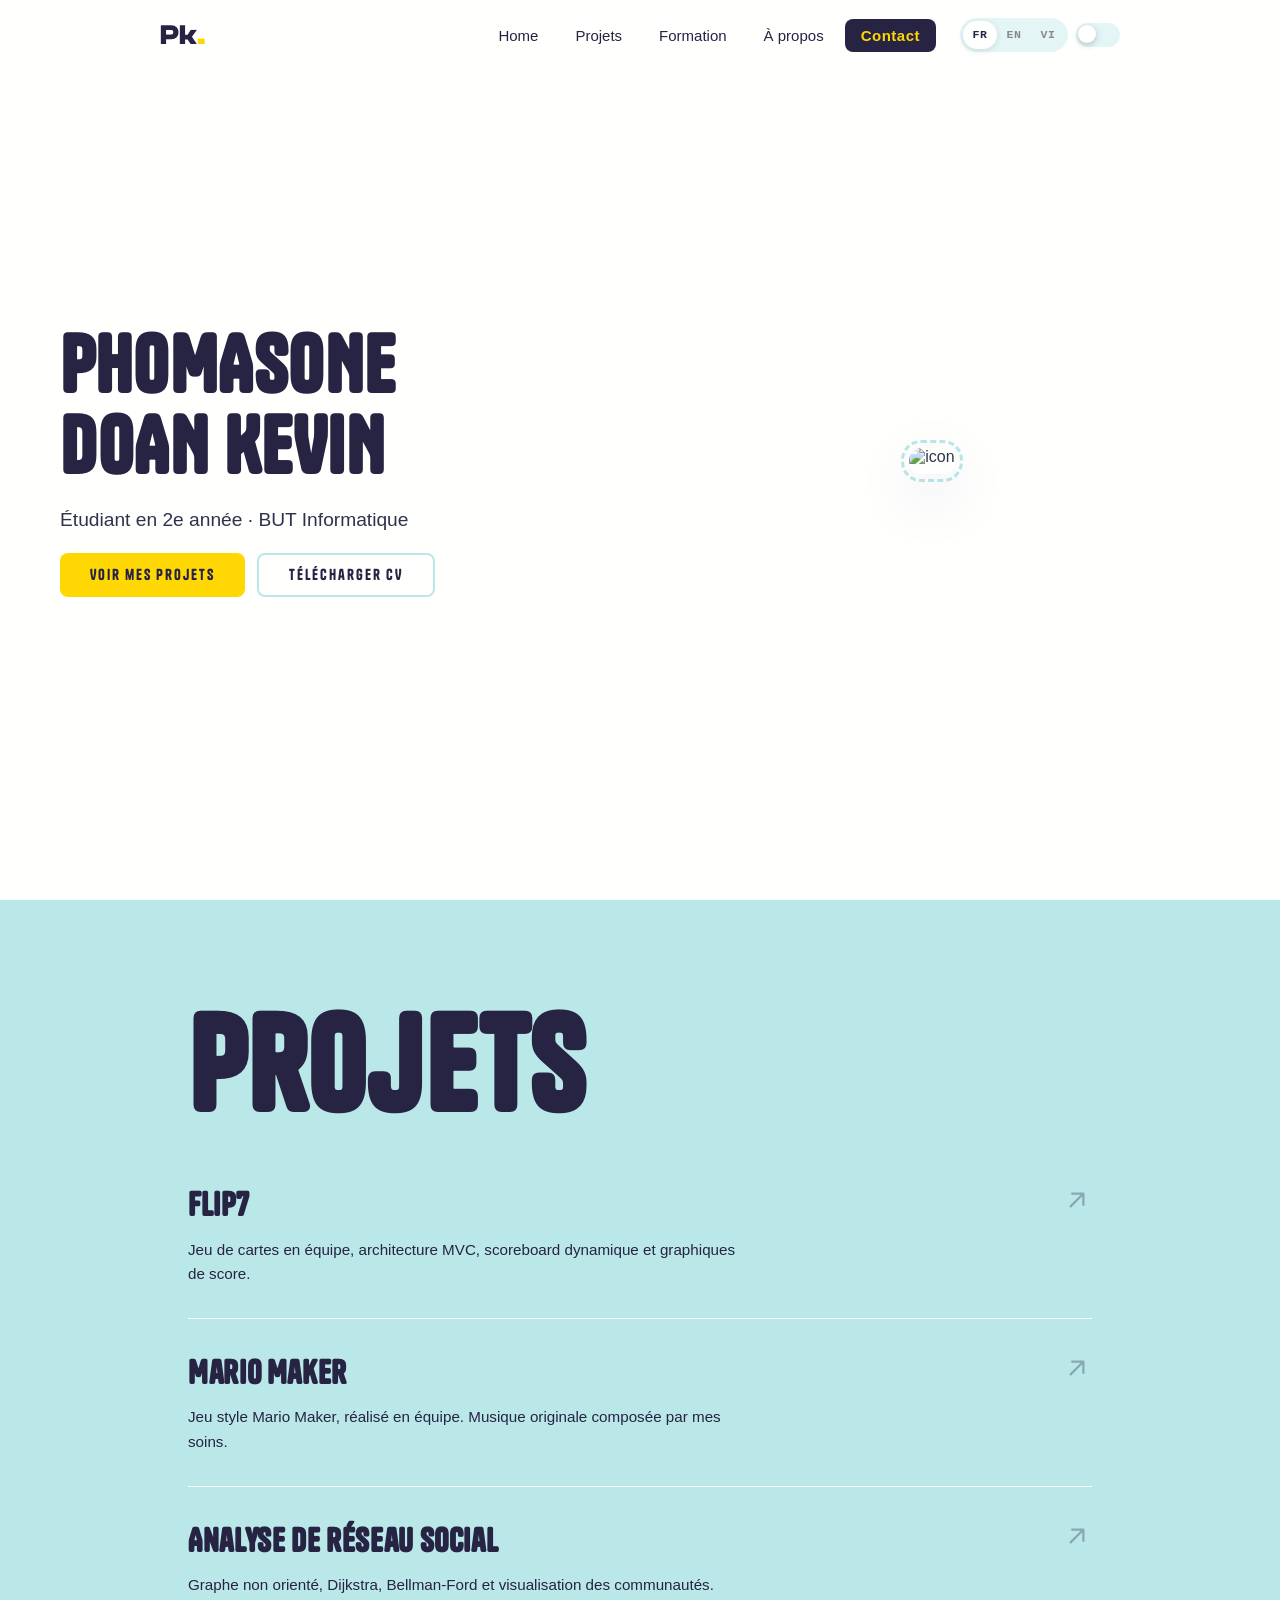
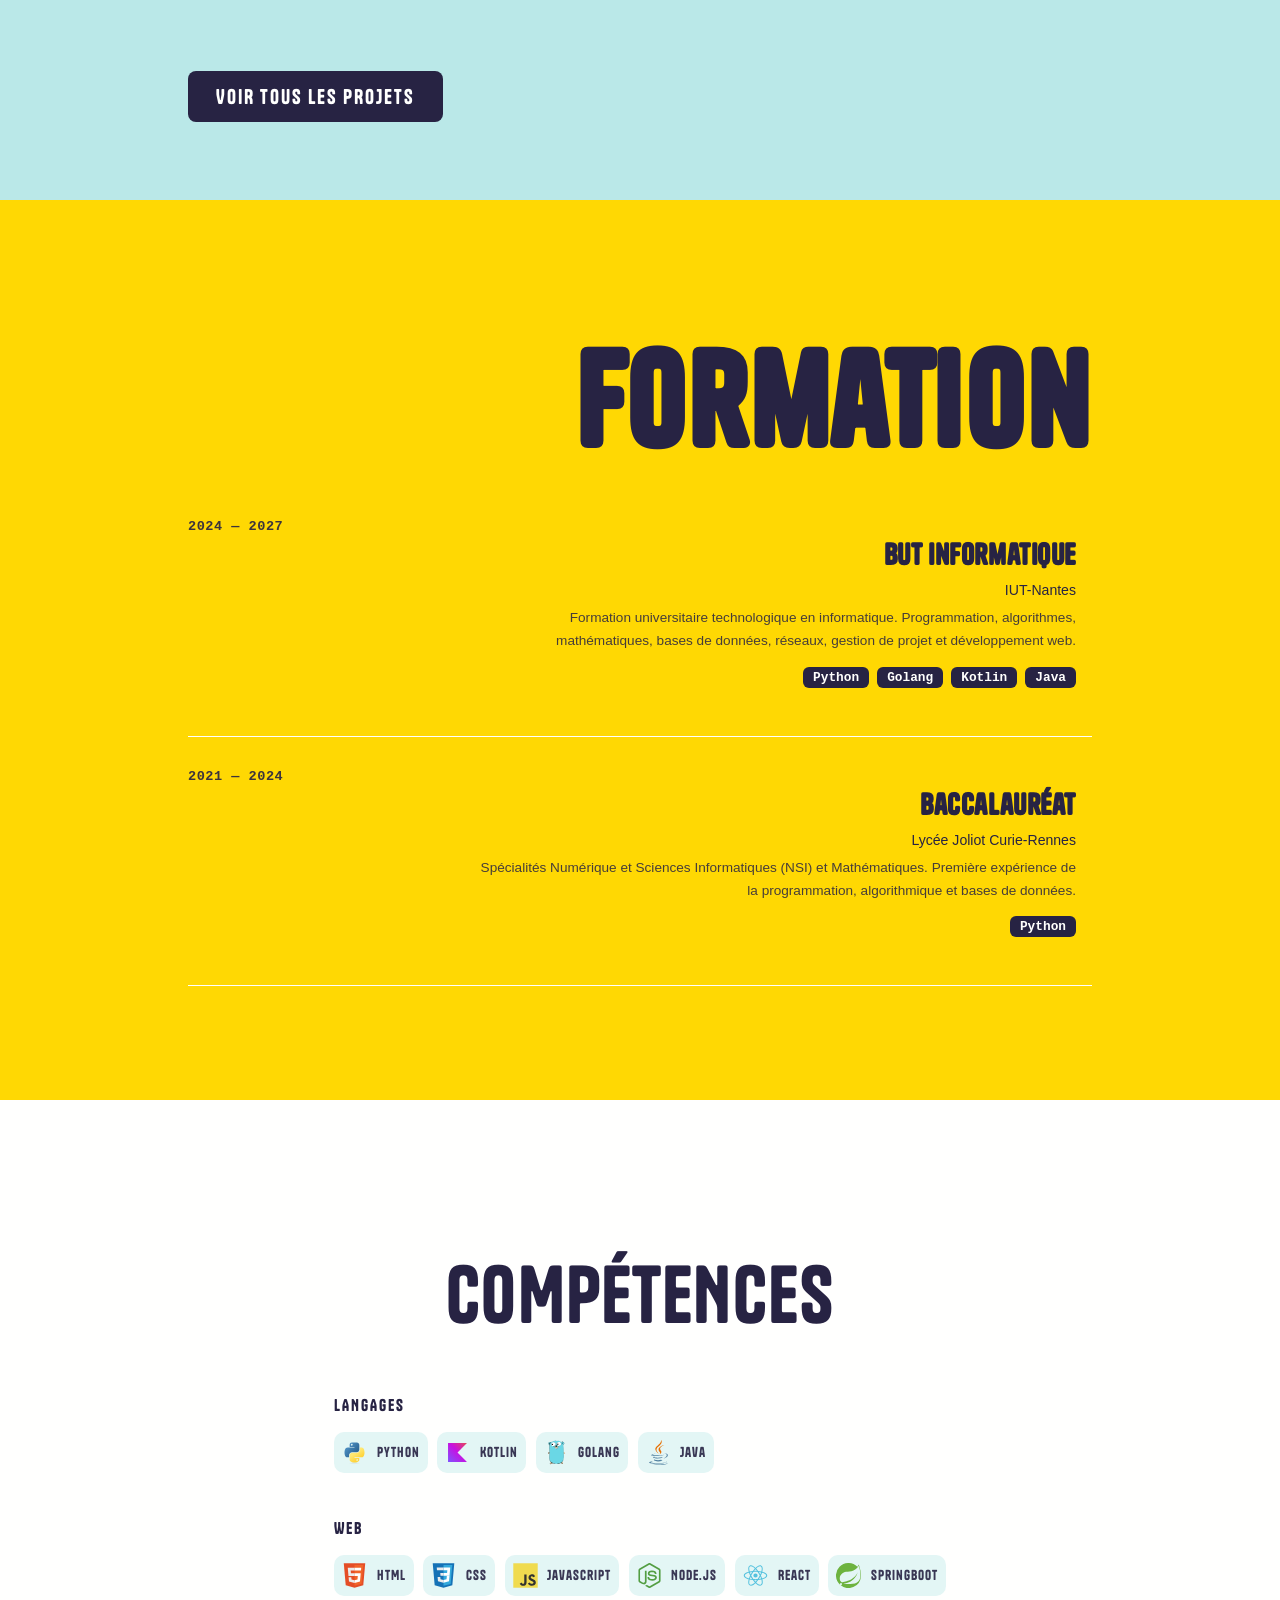
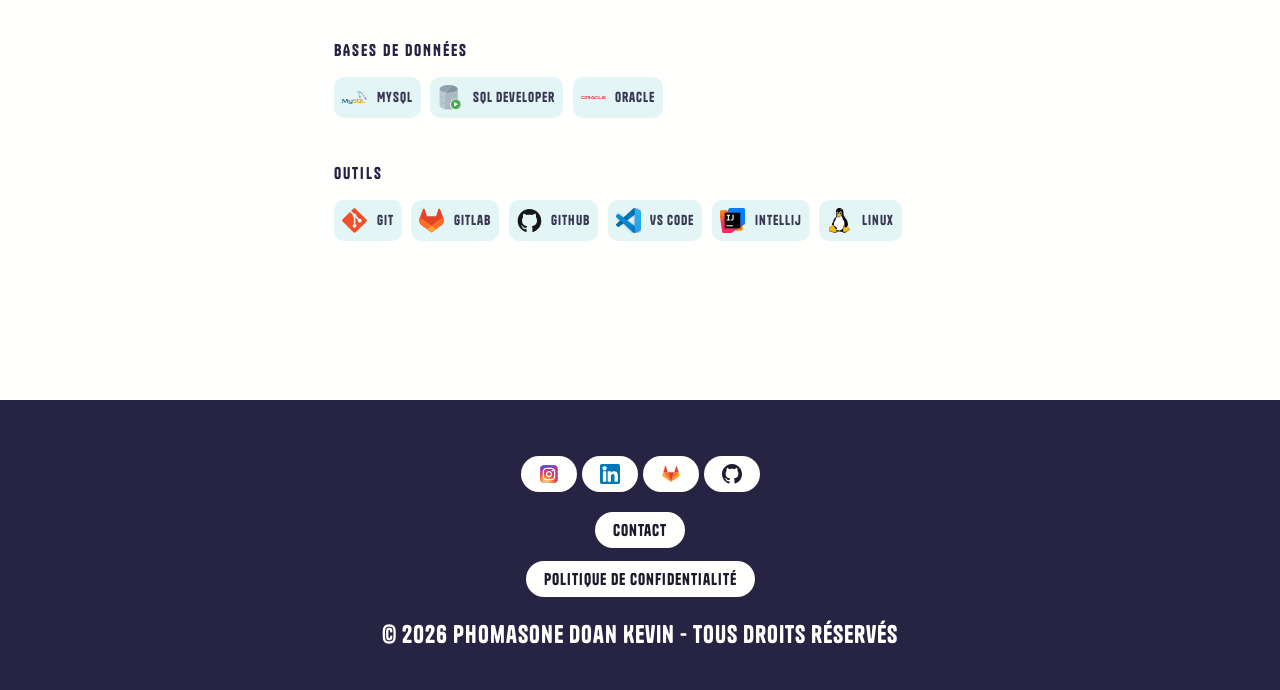
==== commit 373bae72: "add favicon" ====
--- a/index.html
+++ b/index.html
@@ -7,6 +7,7 @@
     <link rel="preload" href="assets/font/Tanker/fonts/Tanker-Regular.woff2" as="font" type="font/woff2" crossorigin>
     <meta name="viewport" content="width=device-width, initial-scale=1.0">
     <title>Kevin Phomasone</title>
+    <link rel="icon" type="image/png" href="assets/favicon.png" />
     <meta name="description" content="Portfolio de Kevin Phomasone, étudiant en BUT Informatique à l'IUT de Nantes. Découvrez mes compétences et projets en développement web et logiciel.">
     <link rel="stylesheet" href="assets/font/ClashDisplay/css/clash-display.css">
     <link rel="stylesheet" href="assets/font/Tanker/css/tanker.css">
@@ -168,9 +169,7 @@
                                 <span class="tag">Python</span>
                                 <span class="tag">Golang</span>
                                 <span class="tag">Kotlin</span>
-                                <span class="tag">SQL</span>
-                                <span class="tag">HTML/CSS</span>
-                                <span class="tag">JavaScript</span>
+                                <span class="tag">Java</span>
                             </div>
                         </div>
                     </div>
@@ -183,7 +182,6 @@
                             <p data-i18n="formation-item-descBAC" class="formation-item-desc">Spécialités Numérique et Sciences Informatiques (NSI) et Mathématiques. Première expérience de la programmation, algorithmique et bases de données.</p>
                             <div class="formation-item-tags">
                                 <span class="tag">Python</span>
-                                <span class="tag">SQL</span>
                             </div>
                         </div>
                     </div>
--- a/index.css
+++ b/index.css
@@ -192,7 +192,7 @@
 }
 .nav-right a {
     padding: 8px 16px;
-    font-size: 16px;
+    font-size: 15px;
     text-decoration: none;
     color: var(--headline);
     border-radius: 8px;
@@ -230,7 +230,7 @@
 .name{
     font-family: 'Tanker-Regular',sans-serif;
     letter-spacing: .02em;
-    font-size: clamp(2.6rem, 5vw, 4.8rem);
+    font-size: clamp(3rem, 6vw, 6rem);
     font-weight: 700;
     color: var(--headline);
     line-height: 1.05;
@@ -462,19 +462,17 @@
 
 .projets-teaser {
     width: 100%;
-    max-width: 900px;
+    max-width: 80%;
     margin: 0 auto;
     padding: 0 var(--gutter);
 }
 
 .teaser-header {
     display: flex;
-    margin-bottom: 2.5rem;
     gap: 1rem;
 }
 .teaser-header-formation{
     display: flex;
-    margin-bottom: 2.5rem;
     gap: 1rem;
     justify-content: end;
 }
@@ -483,10 +481,9 @@
 .teaser-title-main {
     font-family: 'Tanker-Regular',sans-serif;
     letter-spacing: .02em;
-    font-size: clamp(4rem, 7vw, 8rem);
+    font-size: clamp(4rem, 10vw, 10rem);
     font-weight: 700;
     color: var(--headline);
-    margin-top: 0.4rem;
 }
 
 /* ── liste de projets (format "image de référence") ── */
@@ -499,7 +496,7 @@
     position: relative;
     display: block;
     padding: 2rem 0;
-    border-top: 1.5px solid var(--bg);
+    border-bottom: 1.5px solid var(--bg);
     text-decoration: none;
     color: inherit;
     transition: padding-left 0.3s ease, background-color 0.3s ease;
@@ -548,8 +545,8 @@
     opacity: 0.35;
     font-size: 0.9rem;
     transition: transform 0.25s ease, opacity 0.25s ease, color 0.25s ease;
-    width: 20px;
-    height: 20px;
+    width: 30px;
+    height: 30px;
     font-weight: 300;
 
 }
@@ -610,7 +607,7 @@
     grid-template-columns: 140px 1fr;
     gap: 1.5rem;
     padding: 2rem 0;
-    border-top: 1.5px solid var(--bg);
+    border-bottom: 1.5px solid var(--bg);
 }
 
 
@@ -692,7 +689,7 @@
 .xp-section-title {
     font-family: 'Tanker-Regular',sans-serif;
     letter-spacing: .02em;
-    font-size: clamp(3rem, 5vw, 6rem);
+    font-size: clamp(3rem, 6vw, 6rem);
     color: var(--headline);
     text-transform: uppercase;
     margin-bottom: 2rem;
